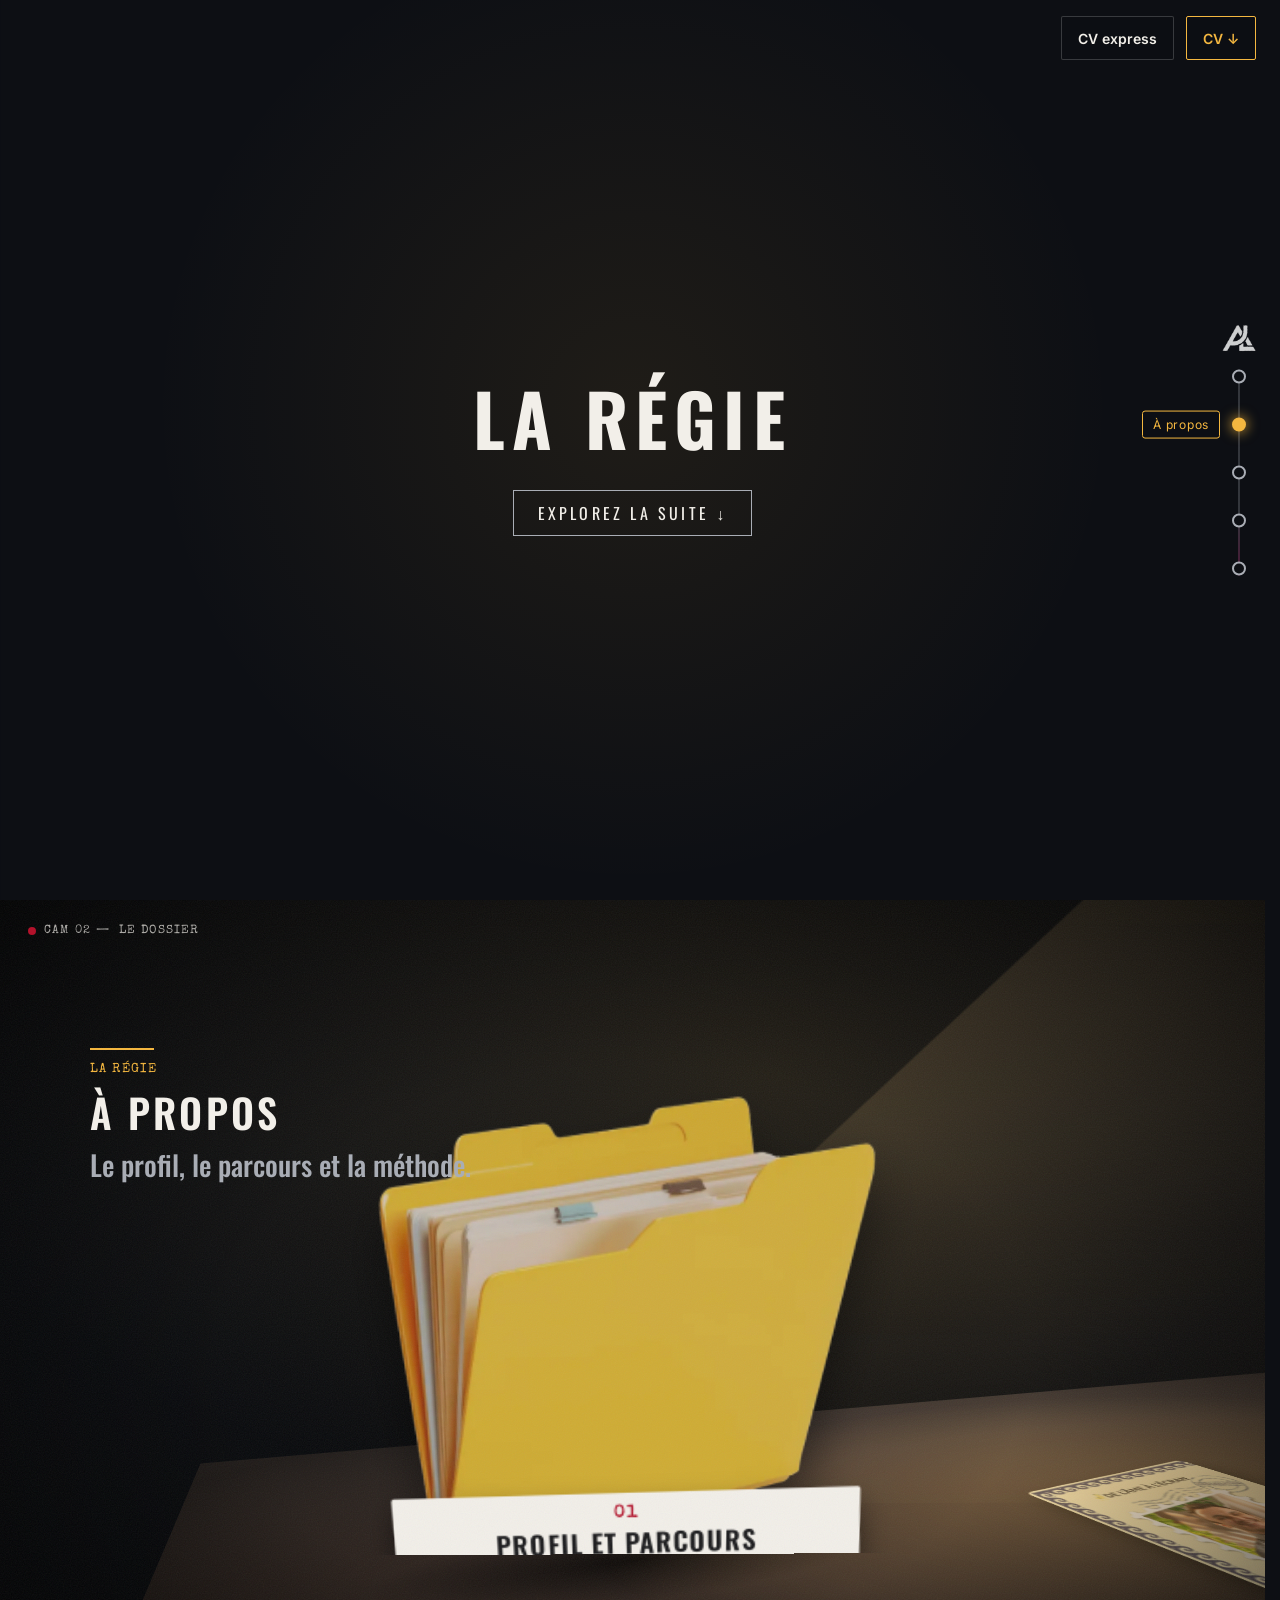
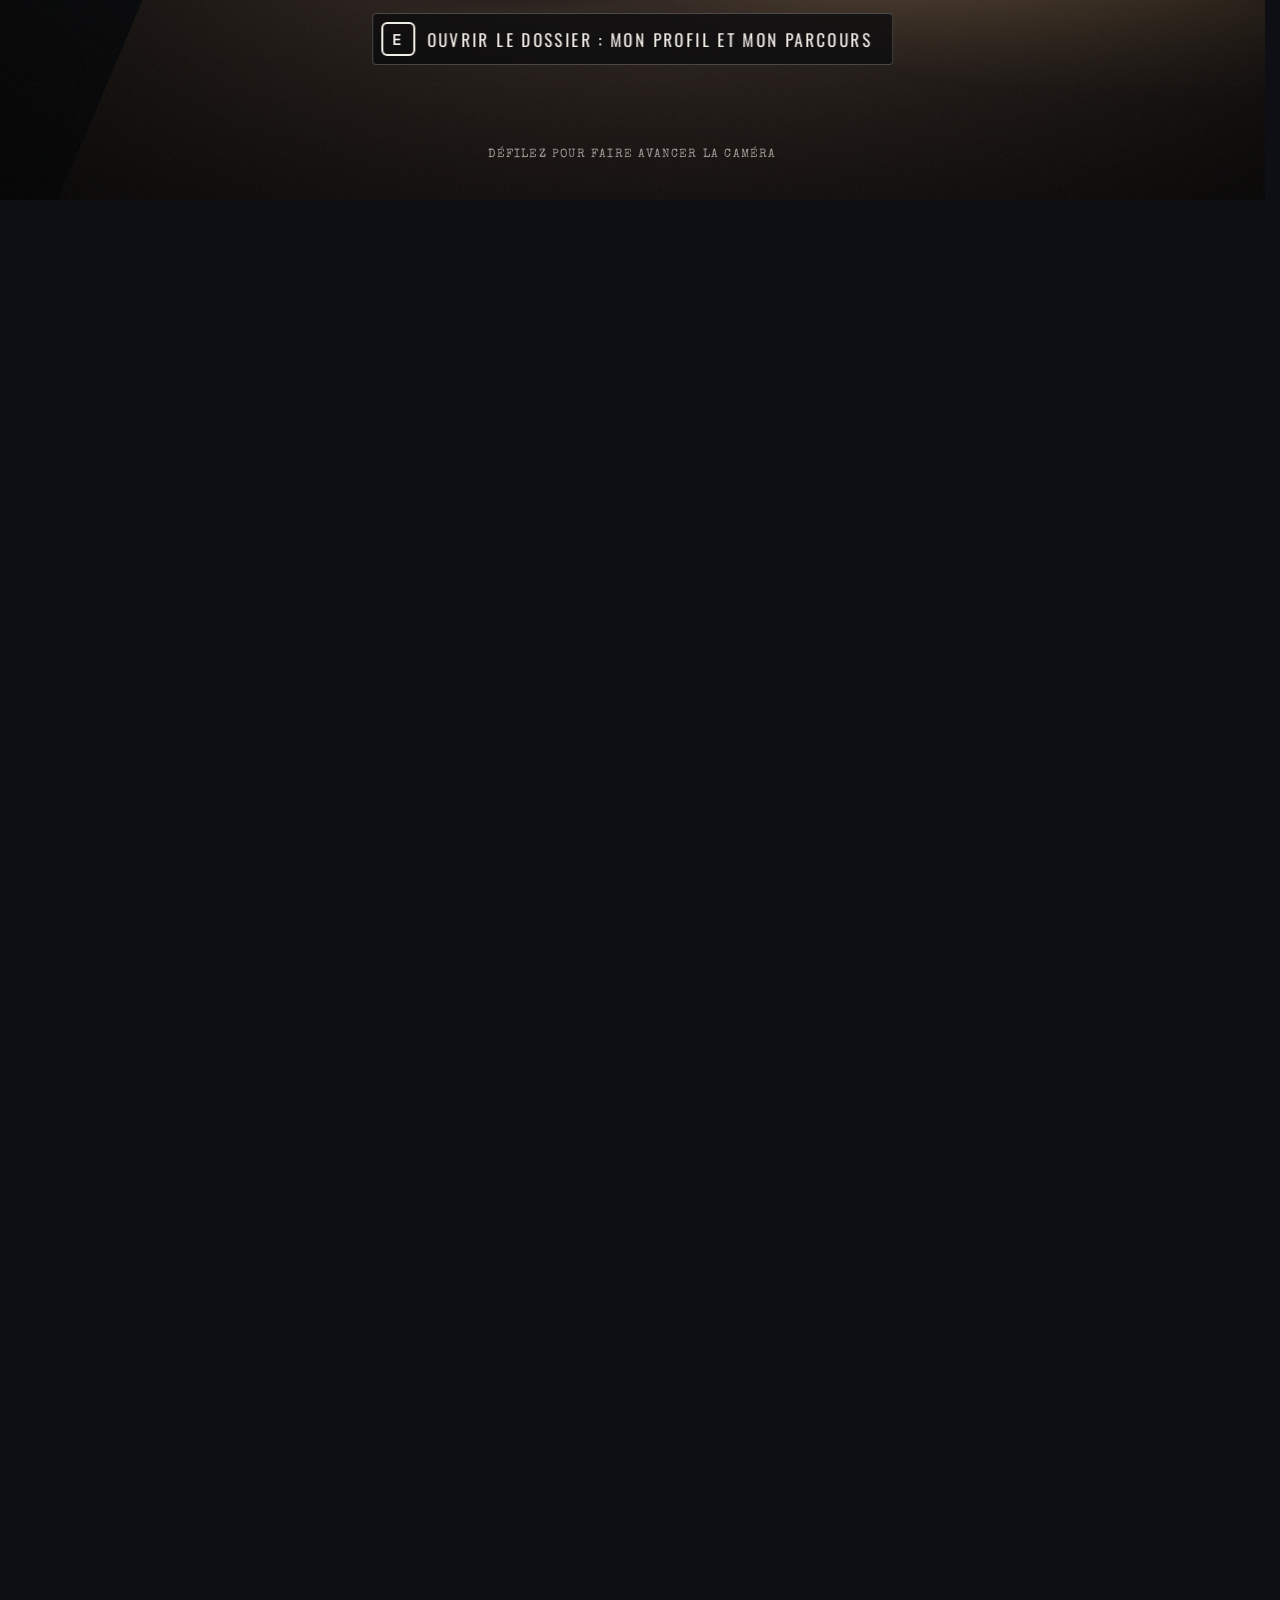
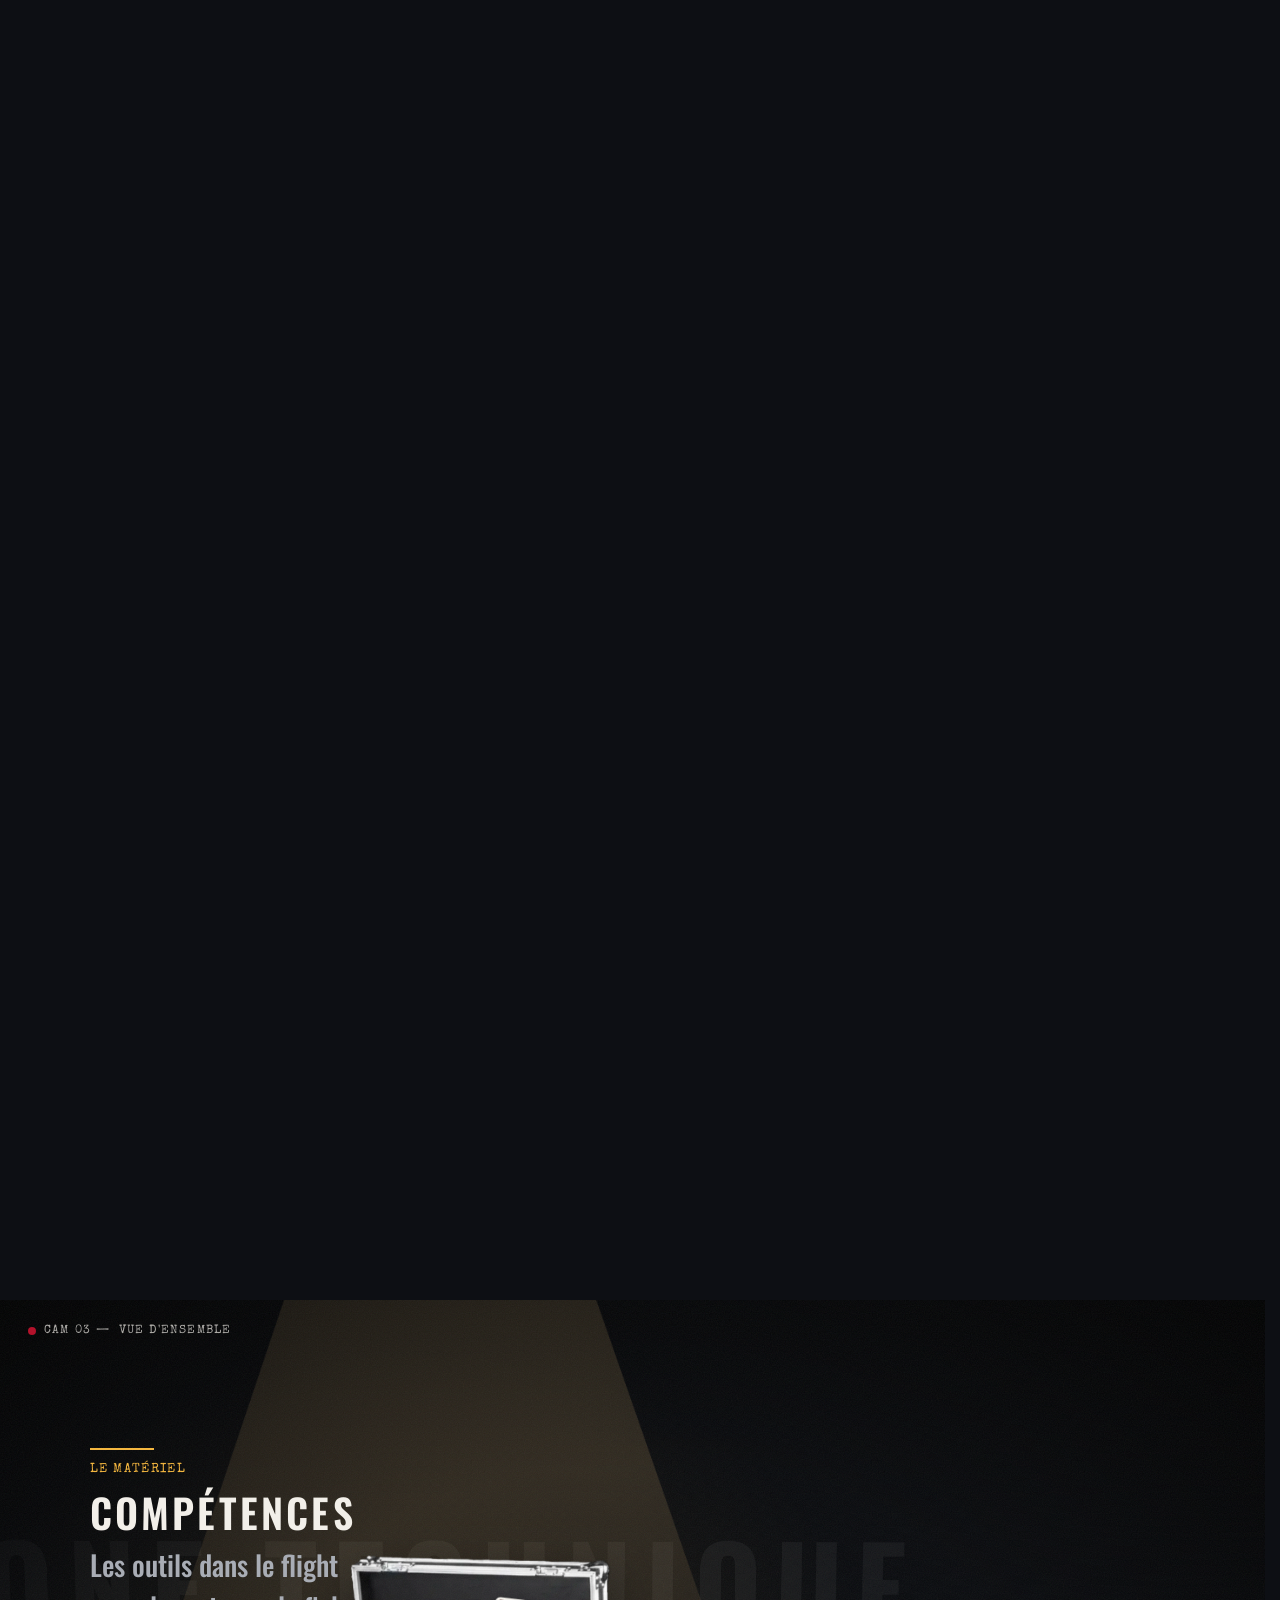
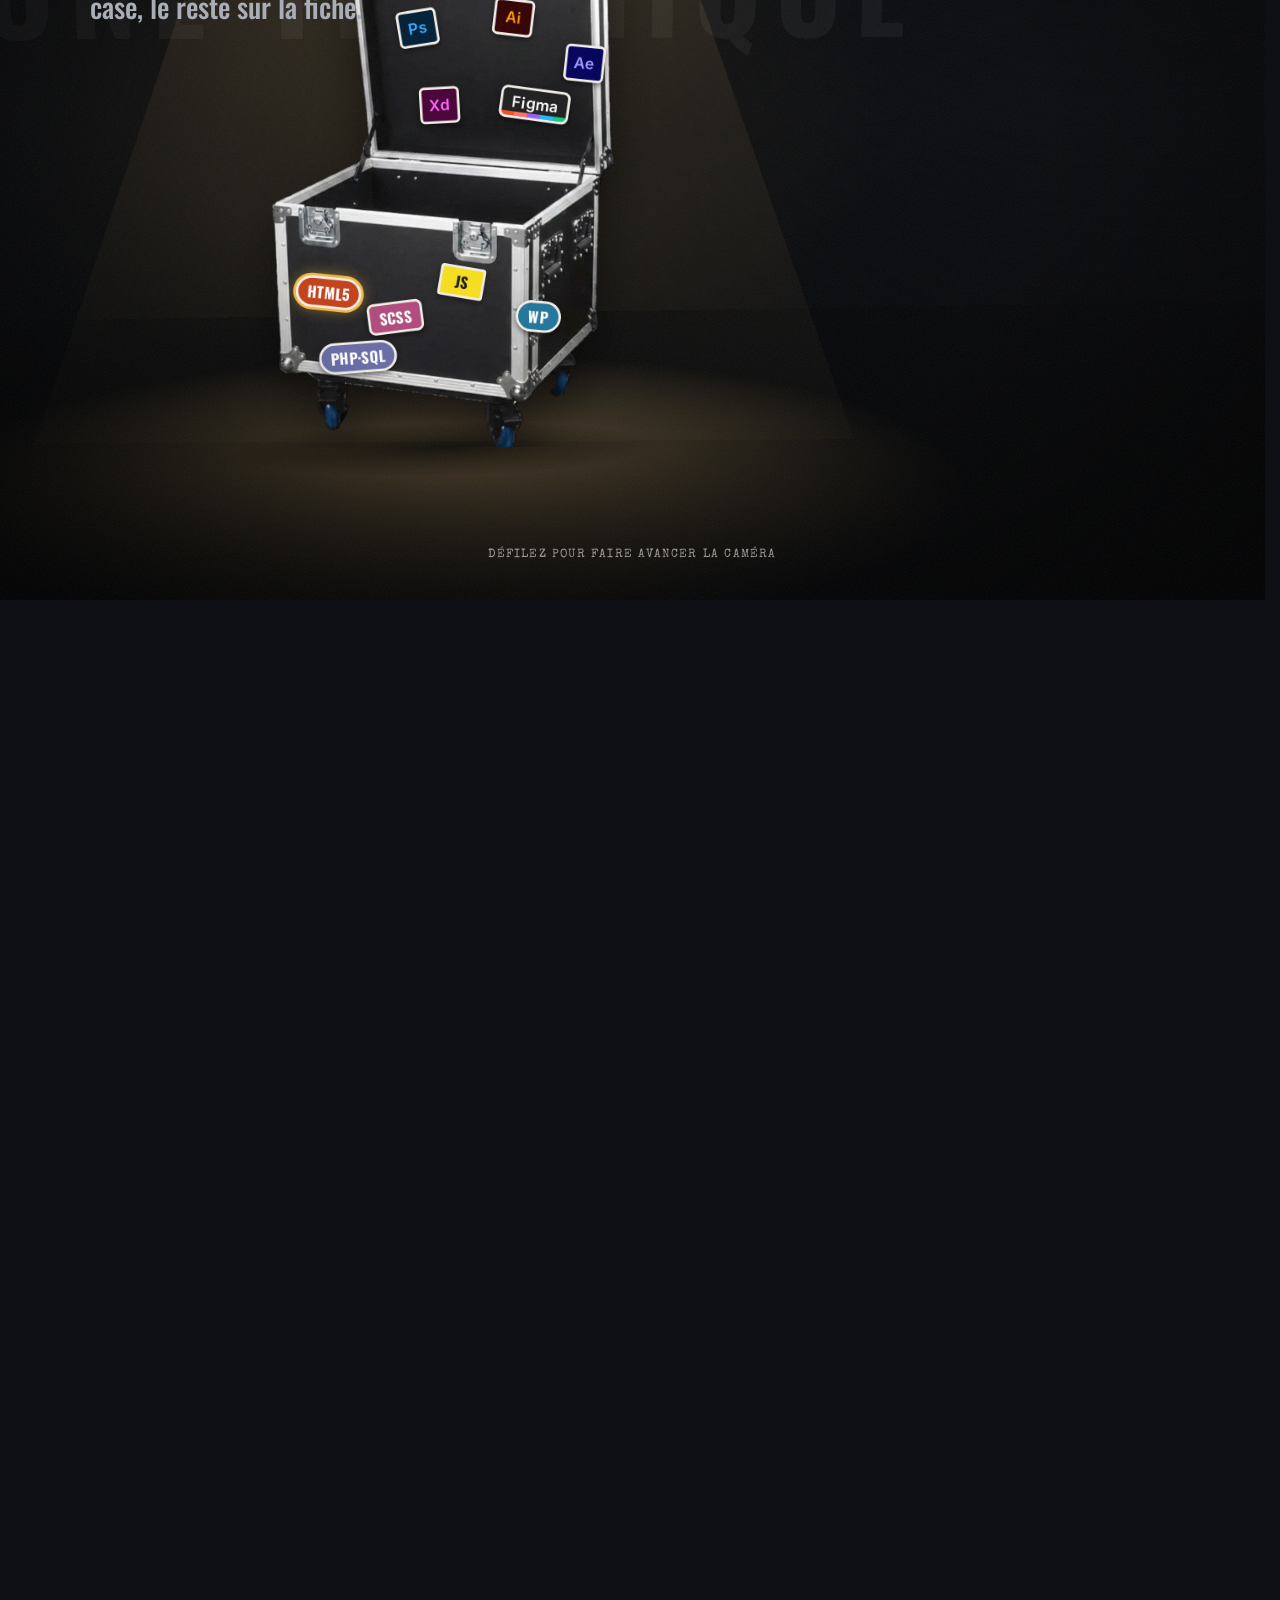
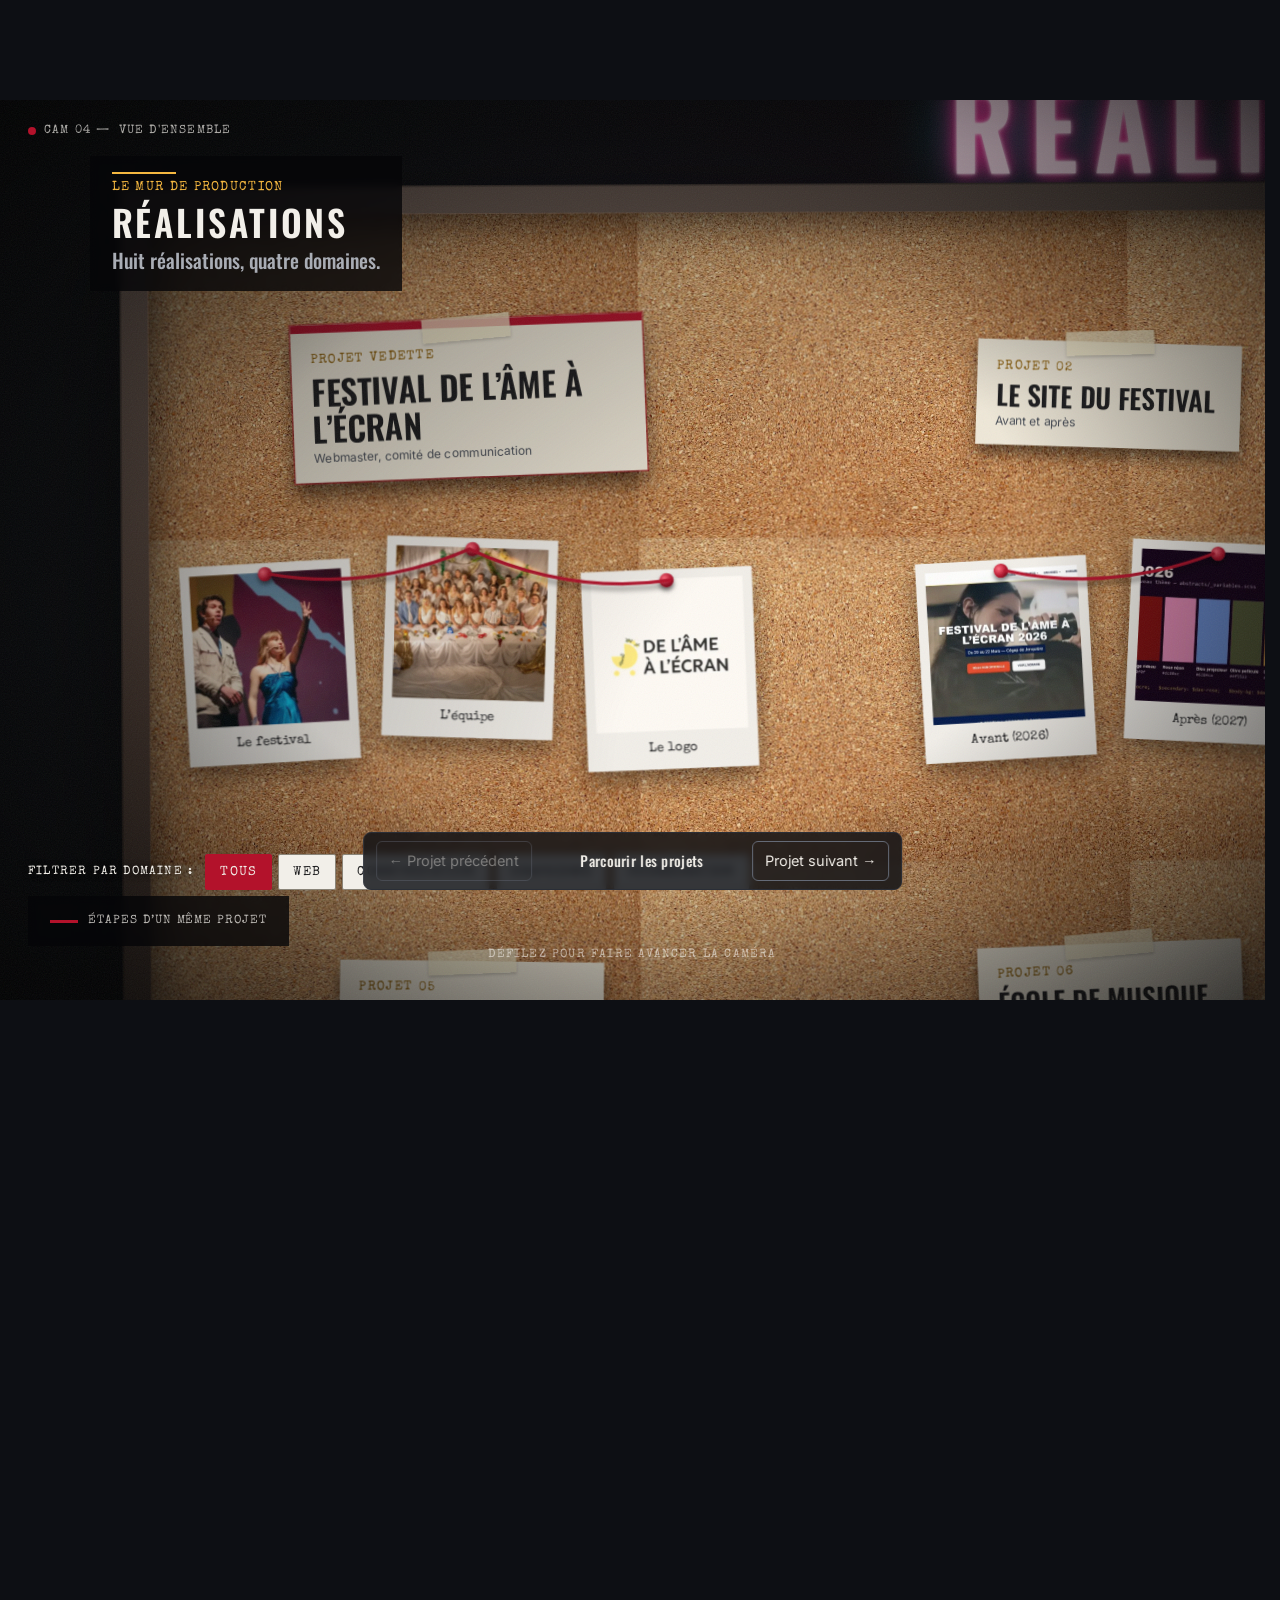
==== index.html @ cae1f541 "Merge pull request #23 from AlexisLabine/camera-ux Caméra : moins sensible, animations activables, p" ====
<!DOCTYPE html>
<html lang="fr-CA">
<head>
<meta charset="UTF-8">
<meta name="viewport" content="width=device-width, initial-scale=1.0, viewport-fit=cover">
<title>Alexis Labine — Intégrateur multimédia · Communication numérique</title>
<meta name="description" content="Intégrateur multimédia · Communication numérique. Je fais le pont entre l’idée, l’équipe et l’écran. Réalisations en web, communication, graphisme et coordination.">
<meta name="theme-color" content="#161920">
<link rel="icon" href="favicon.ico" sizes="32x32">
<link rel="icon" type="image/png" href="assets/img/logo/favicon-32.png">
<link rel="apple-touch-icon" href="assets/img/logo/apple-touch-icon.png">
<link rel="canonical" href="https://portfolio.alexis-labine.techniquesmedia.com/">
<meta property="og:url" content="https://portfolio.alexis-labine.techniquesmedia.com/">
<meta property="og:type" content="website">
<meta property="og:locale" content="fr_CA">
<meta property="og:site_name" content="Alexis Labine">
<meta property="og:title" content="Alexis Labine — Intégrateur multimédia · Communication numérique">
<meta property="og:description" content="Intégrateur multimédia · Communication numérique. Je fais le pont entre l’idée, l’équipe et l’écran. Réalisations en web, communication, graphisme et coordination.">
<meta property="og:image" content="https://portfolio.alexis-labine.techniquesmedia.com/assets/img/partage.png">
<meta property="og:image:width" content="1200">
<meta property="og:image:height" content="630">
<meta property="og:image:alt" content="Alexis Labine, intégrateur multimédia · communication numérique">
<meta name="twitter:card" content="summary_large_image">
<meta name="twitter:title" content="Alexis Labine — Intégrateur multimédia · Communication numérique">
<meta name="twitter:description" content="Intégrateur multimédia · Communication numérique. Je fais le pont entre l’idée, l’équipe et l’écran. Réalisations en web, communication, graphisme et coordination.">
<meta name="twitter:image" content="https://portfolio.alexis-labine.techniquesmedia.com/assets/img/partage.png">

<!-- Polices (charte, section 3), hébergées dans assets/fonts/ et déclarées dans
     assets/scss/base/_polices.scss : Oswald = titres, Inter = texte courant,
     Special Elite = signature (étiquettes, légendes). On précharge les deux premières. -->
<link rel="preload" href="assets/fonts/oswald-latin-wght.woff2" as="font" type="font/woff2" crossorigin>
<link rel="preload" href="assets/fonts/inter-latin-wght.woff2" as="font" type="font/woff2" crossorigin>

<!-- style.css est COMPILÉ à partir de assets/scss/style.scss (ne pas modifier à la main) -->
<link rel="stylesheet" href="assets/css/style.css">

<!-- GSAP 3.12.5 + ScrollTrigger, hébergés dans assets/js/vendor/ -->
<script src="assets/js/vendor/gsap.min.js"></script>
<script src="assets/js/vendor/ScrollTrigger.min.js"></script>

<!-- MODE TACTILE (téléphone, iPad) : pas de caméras 3D. Les scènes deviennent
     des sections qu'on fait défiler, et on touche les objets pour les lire.
     Décidé ici, avant l'affichage, pour que le CSS s'applique tout de suite.
     (L'iPad se présente comme un Mac : on le reconnaît à son écran tactile.) -->
<script>
  const MODE_TACTILE =
    window.matchMedia("(pointer: coarse), (max-width: 768px)").matches ||
    (navigator.maxTouchPoints > 1 && /Macintosh|iPad/.test(navigator.userAgent));
  if (MODE_TACTILE) document.documentElement.classList.add("mode-tactile");

  // « Moins d'animations » (réglage du système) : on le respecte, sauf si la
  // personne a choisi « Activer les animations » sur ce site (bandeau).
  (function () {
    let choix = null;
    try { choix = localStorage.getItem("portfolio:animations"); } catch (e) {}
    if (window.matchMedia("(prefers-reduced-motion: reduce)").matches && choix !== "oui") {
      document.documentElement.classList.add("mouvement-reduit");
    }
  })();
</script>
</head>

<body>

<a class="lien-evitement" href="#a-propos">Passer l'entrée et aller au contenu</a>

<!-- Bandeau affiché seulement si le système demande « moins d'animations » :
     le site est une visite en caméra 3D, qui ne marche qu'avec les animations.
     Le choix est mémorisé (animations.js). -->
<aside class="avis-animations" id="avis-animations" aria-label="Animations" hidden>
  <p class="avis-animations__texte">
    Votre appareil demande de réduire les animations. Ce portfolio est une visite
    en caméra 3D : pour la vivre, activez-les ici. Sinon, la version calme reste complète.
  </p>
  <div class="avis-animations__actions">
    <button type="button" class="avis-animations__bouton avis-animations__bouton--principal" data-animations="oui">Activer les animations</button>
    <button type="button" class="avis-animations__bouton" data-animations="non">Garder la version calme</button>
  </div>
</aside>

<!-- ============================================================
     BARRE CV + NAVIGATION (toujours visibles, sur toutes les scènes)
     Ordinateur : « CV express » et « CV ↓ » en haut à droite, ligne du
     temps verticale à droite. Mode tactile : une barre collante en haut
     (logo, CV express, CV, puis les 5 libellés). Voir composants/_barre-cv.scss.
     ============================================================ -->
<header class="barre-cv">
  <a class="barre-cv__logo" href="#accueil">
    <img src="assets/img/logo/logo-ligne-du-temps.png" alt="Alexis Labine, retour à l'accueil">
  </a>
  <div class="barre-cv__actions">
    <a class="barre-cv__lien" href="cv-express.html">CV express</a>
    <a class="barre-cv__bouton" href="assets/Alexis_Labine_CV.pdf" download>CV&nbsp;↓</a>
  </div>

  <nav id="chronologie" class="chronologie" aria-label="Navigation par scène">
    <img class="chronologie__logo" src="assets/img/logo/logo-ligne-du-temps.png" alt="">
    <ol class="chronologie__liste">
      <li>
        <a class="chronologie__point" href="#accueil">
          <span class="chronologie__label">Accueil</span>
        </a>
      </li>
      <li>
        <a class="chronologie__point" href="#a-propos">
          <span class="chronologie__label">À propos</span>
        </a>
      </li>
      <li>
        <a class="chronologie__point" href="#competences">
          <span class="chronologie__label">Compétences</span>
        </a>
      </li>
      <li>
        <a class="chronologie__point chronologie__point--transition" href="#realisations">
          <span class="chronologie__label">Réalisations</span>
        </a>
      </li>
      <li>
        <a class="chronologie__point chronologie__point--festival" href="#contact">
          <span class="chronologie__label">Contact</span>
        </a>
      </li>
    </ol>
  </nav>
</header>

<main>

  <!-- ============================================================
       L'ENTRÉE DES ARTISTES — Accueil : portes, brume et bouton « Entrer »
       ============================================================ -->
  <section id="accueil" class="accueil">
    <!-- Ce qu'on découvre derrière les portes une fois ouvertes -->
    <div id="accueil-revelation" class="accueil__revelation">
      <p class="accueil__revelation-titre">La régie</p>
      <a class="accueil__descendre" href="#a-propos">Explorez la suite <span aria-hidden="true">↓</span></a>
    </div>

    <picture><source media="(max-width: 768px)" srcset="assets/img/portes/porte-de-gauche-petite.webp"><img id="porte-gauche" class="porte" src="assets/img/portes/porte-de-gauche.webp" width="800" height="891" alt="" fetchpriority="high"></picture>
    <picture><source media="(max-width: 768px)" srcset="assets/img/portes/porte-droite-petite.webp"><img id="porte-droite" class="porte" src="assets/img/portes/porte-droite.webp" width="800" height="891" alt="" fetchpriority="high"></picture>

    <canvas id="brume" width="410" height="945"></canvas>

    <!-- La plaque : le nom, le titre et l'accroche, lisibles dès la porte.
         Elle disparaît quand les portes s'ouvrent (portes.js). -->
    <div id="plaque" class="plaque">
      <p class="plaque__ruban">Entrée des artistes</p>
      <h1 class="plaque__nom">Alexis Labine</h1>
      <p class="plaque__titre">Intégrateur multimédia · Communication numérique</p>
      <span class="plaque__trait" aria-hidden="true"></span>
      <p class="plaque__accroche">Je fais le pont entre l’idée, l’équipe et l’écran.</p>
      <div class="plaque__actions">
        <button id="bouton-entree" class="plaque__bouton plaque__bouton--principal" type="button">Entrer</button>
        <a class="plaque__bouton plaque__bouton--secondaire" href="cv-express.html">Voir le CV express</a>
      </div>
      <a class="plaque__courriel" href="mailto:labinealexis@gmail.com">labinealexis@gmail.com</a>
    </div>

    <!-- La consigne repose sur une bande sombre, jamais sur la brume seule (02) -->
    <p class="accueil__consigne">Entrez ou défilez : les portes s’ouvrent</p>
  </section>


  <!-- ============================================================
       LA RÉGIE — À propos
       Une vraie scène 3D filmée par une caméra (assets/js/camera.js).
       Le scroll déplace la caméra de plan en plan ; un clic sur
       un objet déclenche un gros plan puis ouvre la pièce.

       Tout ce qui est dans .camera est placé dans le monde avec
       --x (gauche/droite), --y (haut/bas), --z (profondeur), en px.
       Le point 0,0,0 est le centre du bureau ; le dessus du bureau
       est à --y: 150px.
       ============================================================ -->
  <section id="a-propos" class="scene scene--salle" aria-labelledby="titre-salle">

    <!-- LE MONDE 3D -->
    <div class="scene__echelle">
      <div class="camera">
        <div class="decor decor--mur" style="--y: -350px; --z: -800px;"></div>
        <div class="decor decor--sol sol" style="--y: 570px; --z: -375px;"></div>

        <!-- Le bureau : un plateau à plat, une façade et deux côtés -->
        <div class="bureau__plateau sol" style="--y: 150px;">
          <!-- Ombres de contact : les objets "touchent" vraiment le bois -->
          <span class="ombre-contact" style="--px: 280px; --py: 280px; --largeur: 320px;"></span>
          <span class="ombre-contact" style="--px: 1100px; --py: 295px; --largeur: 280px;"></span>

          <!-- Objet 02 : la vraie cocarde du Festival de l'Âme à l'Écran, posée à plat -->
          <button class="objet objet--cocarde" type="button" data-objet="cocarde">
            <img class="cocarde" src="assets/img/regie/cocarde.webp" alt="">
            <span class="objet__legende"><span class="objet__numero" aria-hidden="true">02</span>Intérêts et langues</span>
          </button>
        </div>
        <div class="bureau__facade" style="--y: 150px; --z: 310px;"></div>
        <div class="bureau__cote" style="--x: -700px; --y: 150px;"></div>
        <div class="bureau__cote" style="--x: 700px; --y: 150px;"></div>

        <!-- La lampe et son faisceau -->
        <div class="lampe billboard" style="--y: -330px;" aria-hidden="true">
          <span class="lampe__fil"></span>
          <span class="lampe__abat-jour"></span>
          <span class="lampe__ampoule"></span>
        </div>
        <div class="faisceau billboard" style="--y: 150px; --z: -10px;" aria-hidden="true"></div>

        <!-- Objet 01 : la pochette (profil et parcours) -->
        <button class="objet objet--pochette billboard" type="button" data-objet="profil" style="--x: -420px; --y: 162px; --z: -40px;">
          <img src="assets/img/regie/pochette.webp" alt="">
          <span class="objet__legende"><span class="objet__numero" aria-hidden="true">01</span>Profil et parcours</span>
        </button>

        <!-- Le téléphone rouge : ligne directe vers le contact (la scène finale) -->
        <a class="objet objet--telephone billboard" href="#contact" data-objet="telephone" style="--x: 400px; --y: 160px; --z: -20px;">
          <img src="assets/img/regie/telephone-rouge.webp" alt="">
          <span class="objet__legende"><span class="objet__numero" aria-hidden="true">03</span>Contact</span>
        </a>
      </div>
    </div>

    <!-- POST-TRAITEMENT (comme dans un jeu) : obscurité, vignettage, grain -->
    <div class="scene__obscurite" aria-hidden="true"></div>
    <div class="scene__vignette" aria-hidden="true"></div>
    <div class="scene__grain" aria-hidden="true"></div>

    <!-- HUD : l'interface par-dessus l'image -->
    <div class="hud">
      <p class="hud__camera" aria-hidden="true"><span class="hud__point"></span>Cam 02 — <span data-nom-plan></span></p>

      <header class="hud__chapitre">
        <p class="mention">La régie</p>
        <h2 id="titre-salle" class="titre-bloc">À propos</h2>
        <h2 class="sous-titre">Le profil, le parcours et la méthode.</h2>
      </header>

      <p class="hud__defiler" aria-hidden="true">Défilez pour faire avancer la caméra</p>
      <p class="hud__consigne">Touchez un objet du bureau pour l'ouvrir</p>

      <button class="hud__invite" type="button" hidden>
        <kbd>E</kbd><span data-texte-invite></span>
      </button>
    </div>
  </section>


  <!-- ============================================================
       LE MATÉRIEL — Compétences : l'entrepôt technique
       Même moteur de caméra. Le flight case est posé au sol sous un
       projecteur ; chaque autocollant remplit la fiche technique.
       Le sol est à --y: 320px.
       ============================================================ -->
  <section id="competences" class="scene scene--competences" aria-labelledby="titre-competences">

    <!-- LE MONDE 3D -->
    <div class="scene__echelle">
      <div class="camera">
        <div class="decor decor--mur decor--entrepot" style="--y: -300px; --z: -700px;" aria-hidden="true">
          <span class="pochoir">Zone technique</span>
        </div>
        <div class="decor decor--sol sol" style="--y: 320px; --z: -300px;">
          <span class="flaque-lumiere"></span>
          <span class="ombre-contact" style="--px: 2500px; --py: 1200px; --largeur: 520px;"></span>
        </div>

        <div class="projecteur billboard" style="--y: 320px; --z: -20px;" aria-hidden="true"></div>

        <div class="flight-case billboard" style="--y: 330px;">
          <img class="flight-case__image" src="assets/img/regie/flight-case.webp" alt="Flight case ouvert couvert d'autocollants">

          <!-- --x / --y = position sur l'image (en %), --rotation = angle de l'autocollant -->
          <!-- Couvercle : la suite Adobe -->
          <button class="autocollant autocollant--ps" type="button" style="--x: 43%; --y: 15%; --rotation: -9deg;"
            data-categorie="Design"
            data-titre="Photoshop"
            data-description="Utilisé dans : Festival de l’Âme à l’Écran, Game Jam, Timeline : Zero, pièces courtes et mandat de l’École de musique du Bas-Saguenay.">Ps</button>

          <button class="autocollant autocollant--ai" type="button" style="--x: 70%; --y: 13%; --rotation: 7deg;"
            data-categorie="Design"
            data-titre="Illustrator"
            data-description="Utilisé dans : Festival de l’Âme à l’Écran, Game Jam, Timeline : Zero, pièces courtes et mandat de l’École de musique du Bas-Saguenay.">Ai</button>

          <button class="autocollant autocollant--xd" type="button" style="--x: 49%; --y: 30%; --rotation: -3deg;"
            data-categorie="Design"
            data-titre="Adobe XD"
            data-description="Fait partie de ma liste d’outils de design, ci-dessous.">Xd</button>

          <button class="autocollant autocollant--ae" type="button" style="--x: 90%; --y: 22%; --rotation: 6deg;"
            data-categorie="Design"
            data-titre="After Effects"
            data-description="Utilisé dans : Game Jam (mapping vidéo), pièces courtes (Phoenix) et mandat de l’École de musique du Bas-Saguenay.">Ae</button>

          <!-- Figma : maquettes et prototypes -->
          <button class="autocollant autocollant--figma" type="button" style="--x: 76%; --y: 30%; --rotation: 8deg;"
            data-categorie="Design"
            data-titre="Figma"
            data-description="Utilisé dans : TonTour (système de composants, 11 écrans, prototype) et le mandat de l’École de musique du Bas-Saguenay.">Figma</button>

          <!-- Façade : le développement web -->
          <button class="autocollant autocollant--html" type="button" style="--x: 17%; --y: 67%; --rotation: 6deg;"
            data-categorie="Web"
            data-titre="HTML5"
            data-description="Fait partie de ma liste d’outils web, ci-dessous : c’est la base de chaque page.">HTML5</button>

          <button class="autocollant autocollant--scss" type="button" style="--x: 36%; --y: 72%; --rotation: -7deg;"
            data-categorie="Web"
            data-titre="CSS / SCSS"
            data-description="Utilisé dans : le site du festival (Bootstrap 5 en SCSS, architecture en couches) et Rentrée Magique 101.">SCSS</button>

          <button class="autocollant autocollant--js" type="button" style="--x: 55%; --y: 65%; --rotation: 10deg;"
            data-categorie="Web"
            data-titre="JavaScript &amp; GSAP"
            data-description="Utilisé dans : le site du festival, ainsi que dans ce site : la brume de l’entrée et cette caméra.">JS</button>

          <button class="autocollant autocollant--php" type="button" style="--x: 25%; --y: 80%; --rotation: -4deg;"
            data-categorie="Web"
            data-titre="PHP &amp; MySQL"
            data-description="Utilisé dans : le site du festival, édition 2027 (requêtes préparées, back-office sécurisé).">PHP·SQL</button>

          <button class="autocollant autocollant--wp" type="button" style="--x: 77%; --y: 72%; --rotation: 5deg;"
            data-categorie="Web"
            data-titre="WordPress"
            data-description="Utilisé dans : Rentrée Magique 101 (thème Frost retravaillé en CSS).">WP</button>
        </div>
      </div>
    </div>

    <!-- POST-TRAITEMENT -->
    <div class="scene__obscurite" aria-hidden="true"></div>
    <div class="scene__vignette" aria-hidden="true"></div>
    <div class="scene__grain" aria-hidden="true"></div>

    <!-- HUD -->
    <div class="hud">
      <p class="hud__camera" aria-hidden="true"><span class="hud__point"></span>Cam 03 — <span data-nom-plan></span></p>

      <header class="hud__chapitre">
        <p class="mention">Le matériel</p>
        <h2 id="titre-competences" class="titre-bloc">Compétences</h2>
        <h2 class="sous-titre">Les outils dans le flight case, le reste sur la fiche.</h2>
      </header>

      <p class="hud__defiler" aria-hidden="true">Défilez pour faire avancer la caméra</p>
      <p class="hud__consigne">Touchez un autocollant : la fiche technique se remplit</p>

      <!-- Fiche technique : son contenu est remplacé par assets/js/scenes/materiel.js -->
      <article class="fiche hud__fiche">
        <div class="fiche__selection" aria-live="polite">
          <p class="fiche__categorie" id="fiche-categorie">Fiche technique</p>
          <h3 class="fiche__titre" id="fiche-titre">Aucun autocollant sélectionné</h3>
          <p class="fiche__description" id="fiche-description">Survolez ou sélectionnez un autocollant sur le flight case.</p>
        </div>

        <dl class="fiche__outils">
          <div><dt>Design</dt><dd>Photoshop · Illustrator · XD · Figma · After Effects</dd></div>
          <div><dt>Web</dt><dd>HTML5 · CSS/SCSS · JavaScript (GSAP) · PHP/MySQL · WordPress · Bootstrap</dd></div>
          <div><dt>3D et temps réel</dt><dd>Unreal Engine · Unity</dd></div>
        </dl>

        <h3 class="fiche__sous-titre">Compétences humaines</h3>
        <ul class="fiche__liste">
          <li>Coordination de projets et d’événements</li>
          <li>Travail d’équipe</li>
          <li>Organisation et planification</li>
          <li>Autonomie et sens des responsabilités</li>
          <li>Adaptation rapide</li>
        </ul>

        <p class="fiche__langues"><strong>Langues</strong> : français (langue maternelle) · anglais (langue seconde)</p>
      </article>
    </div>
  </section>


  <!-- ============================================================
       LE MUR DE PRODUCTION — Réalisations
       Même moteur de caméra. Un panneau de liège de 3200 × 1600 px :
       chaque polaroïd y est placé avec --bx / --by (position sur le
       liège, depuis le coin en haut à gauche) et --rotation.
       Les fils entre les polaroïds sont tracés par assets/js/scenes/mur.js.
       Le contenu des projets (textes, images, vidéos) est aussi dans
       assets/js/scenes/mur.js (objet PROJETS).
       ============================================================ -->
  <section id="realisations" class="scene scene--mur" aria-labelledby="titre-mur">

    <!-- LE MONDE 3D -->
    <div class="scene__echelle">
      <div class="camera">
        <div class="decor decor--mur decor--mur-production" style="--y: -50px; --z: -220px;" aria-hidden="true"></div>

        <!-- Le néon : premier signe de la scène qui approche -->
        <p class="neon" style="--y: -1010px; --z: -120px;" aria-hidden="true">Réalisations</p>

        <div class="panneau" style="--y: -50px;">
          <div class="panneau__liege">

            <!-- ===== PROJET VEDETTE — FESTIVAL DE L’ÂME À L’ÉCRAN ===== -->
            <div class="note note--vedette" data-portes="coordination communication" style="--bx: 400px; --by: 230px; --rotation: -2deg;">
              <span class="note__numero">Projet vedette</span>
              <span class="note__titre">Festival de l’Âme à l’Écran</span>
              <span class="note__texte">Webmaster, comité de communication</span>
            </div>
            <a class="polaroid" id="p-dae-evenement" href="projets/festival-de-lame-a-lecran.html" data-projet="festival-de-lame-a-lecran" data-portes="coordination communication" style="--bx: 150px; --by: 560px; --rotation: -3deg;" aria-label="Festival de l’Âme à l’Écran : Le festival">
              <img loading="lazy" src="assets/img/projets/vignettes-mur/dae-evenement.webp" width="190" height="190" alt=""><span class="polaroid__legende">Le festival</span>
            </a>
            <a class="polaroid" id="p-dae-equipe" href="projets/festival-de-lame-a-lecran.html" data-projet="festival-de-lame-a-lecran" data-portes="coordination communication" style="--bx: 400px; --by: 530px; --rotation: 2deg;" aria-label="Festival de l’Âme à l’Écran : L’équipe">
              <img loading="lazy" src="assets/img/projets/vignettes-mur/dae-equipe.webp" width="190" height="190" alt=""><span class="polaroid__legende">L’équipe</span>
            </a>
            <a class="polaroid" id="p-dae-logo" href="projets/festival-de-lame-a-lecran.html" data-projet="festival-de-lame-a-lecran" data-portes="coordination communication" style="--bx: 650px; --by: 570px; --rotation: -2deg;" aria-label="Festival de l’Âme à l’Écran : Le logo">
              <img loading="lazy" src="assets/img/projets/vignettes-mur/dae-logo.webp" width="190" height="190" alt=""><span class="polaroid__legende">Le logo</span>
            </a>

            <!-- ===== PROJET 02 — LE SITE DU FESTIVAL ===== -->
            <div class="note" data-portes="web" style="--bx: 1200px; --by: 230px; --rotation: 2deg;">
              <span class="note__numero">Projet 02</span>
              <span class="note__titre">Le site du festival</span>
              <span class="note__texte">Avant et après</span>
            </div>
            <a class="polaroid" id="p-site-avant" href="projets/site-du-festival.html" data-projet="site-du-festival" data-portes="web" style="--bx: 1070px; --by: 560px; --rotation: -3deg;" aria-label="Le site du festival : Avant (2026)">
              <img loading="lazy" src="assets/img/projets/vignettes-mur/site-avant.webp" width="190" height="190" alt=""><span class="polaroid__legende">Avant (2026)</span>
            </a>
            <a class="polaroid" id="p-site-apres" href="projets/site-du-festival.html" data-projet="site-du-festival" data-portes="web" style="--bx: 1330px; --by: 540px; --rotation: 3deg;" aria-label="Le site du festival : Après (2027)">
              <img loading="lazy" src="assets/img/projets/vignettes-mur/site-apres.webp" width="190" height="190" alt=""><span class="polaroid__legende">Après (2027)</span>
            </a>

            <!-- ===== PROJET 03 — RENTRÉE MAGIQUE 101 ===== -->
            <div class="note" data-portes="web" style="--bx: 2000px; --by: 230px; --rotation: -1deg;">
              <span class="note__numero">Projet 03</span>
              <span class="note__titre">Rentrée Magique 101</span>
              <span class="note__texte">Site WordPress</span>
            </div>
            <a class="polaroid" id="p-rm-site" href="projets/rentree-magique-101.html" data-projet="rentree-magique-101" data-portes="web" style="--bx: 1870px; --by: 560px; --rotation: 3deg;" aria-label="Rentrée Magique 101 : Le site">
              <img loading="lazy" src="assets/img/projets/vignettes-mur/rm-site.webp" width="190" height="190" alt=""><span class="polaroid__legende">Le site</span>
            </a>
            <a class="polaroid" id="p-rm-moodboard" href="projets/rentree-magique-101.html" data-projet="rentree-magique-101" data-portes="web" style="--bx: 2130px; --by: 540px; --rotation: -3deg;" aria-label="Rentrée Magique 101 : Moodboard">
              <img loading="lazy" src="assets/img/projets/vignettes-mur/rm-moodboard.webp" width="190" height="190" alt=""><span class="polaroid__legende">Moodboard</span>
            </a>

            <!-- ===== PROJET 04 — TONTOUR ===== -->
            <div class="note" data-portes="web" style="--bx: 2800px; --by: 230px; --rotation: 2deg;">
              <span class="note__numero">Projet 04</span>
              <span class="note__titre">TonTour</span>
              <span class="note__texte">App mobile (UI/UX)</span>
            </div>
            <a class="polaroid" id="p-tt-accueil" href="projets/tontour.html" data-projet="tontour" data-portes="web" style="--bx: 2670px; --by: 560px; --rotation: -3deg;" aria-label="TonTour : L’accueil">
              <img loading="lazy" src="assets/img/projets/vignettes-mur/tt-accueil.webp" width="190" height="190" alt=""><span class="polaroid__legende">L’accueil</span>
            </a>
            <a class="polaroid" id="p-tt-sombre" href="projets/tontour.html" data-projet="tontour" data-portes="web" style="--bx: 2930px; --by: 540px; --rotation: 3deg;" aria-label="TonTour : Mode sombre">
              <img loading="lazy" src="assets/img/projets/vignettes-mur/tt-sombre.webp" width="190" height="190" alt=""><span class="polaroid__legende">Mode sombre</span>
            </a>

            <!-- ===== PROJET 05 — GAME JAM ===== -->
            <div class="note" data-portes="graphisme communication" style="--bx: 400px; --by: 1000px; --rotation: 1deg;">
              <span class="note__numero">Projet 05</span>
              <span class="note__titre">Game Jam</span>
              <span class="note__texte">Affiche et mapping vidéo</span>
            </div>
            <a class="polaroid" id="p-gj-affiche" href="projets/game-jam.html" data-projet="game-jam" data-portes="graphisme communication" style="--bx: 270px; --by: 1330px; --rotation: -3deg;" aria-label="Game Jam : L’affiche">
              <img loading="lazy" src="assets/img/projets/vignettes-mur/gj-affiche.webp" width="190" height="190" alt=""><span class="polaroid__legende">L’affiche</span>
            </a>
            <a class="polaroid" id="p-gj-mapping" href="projets/game-jam.html" data-projet="game-jam" data-portes="graphisme communication" style="--bx: 530px; --by: 1310px; --rotation: 3deg;" aria-label="Game Jam : Le mapping">
              <img loading="lazy" src="assets/img/projets/vignettes-mur/gj-mapping.webp" width="190" height="190" alt=""><span class="polaroid__legende">Le mapping</span>
            </a>

            <!-- ===== PROJET 06 — ÉCOLE DE MUSIQUE DU BAS-SAGUENAY ===== -->
            <div class="note" data-portes="coordination web graphisme communication" style="--bx: 1200px; --by: 1000px; --rotation: -2deg;">
              <span class="note__numero">Projet 06</span>
              <span class="note__titre">École de musique du Bas-Saguenay</span>
              <span class="note__texte">Mandat client en cours</span>
            </div>
            <a class="polaroid polaroid--en-cours" id="p-ecole" href="projets/ecole-de-musique-du-bas-saguenay.html" data-projet="ecole-de-musique-du-bas-saguenay" data-portes="coordination web graphisme communication" style="--bx: 1200px; --by: 1330px; --rotation: 2deg;" aria-label="Projet en cours : École de musique du Bas-Saguenay, livraison prévue fin mars 2027">
              <span class="polaroid__carte" aria-hidden="true"><strong>Projet en cours</strong><small>livraison prévue fin mars 2027</small></span><span class="polaroid__legende">Projet en cours</span>
            </a>

            <!-- ===== PROJET 07 — TIMELINE : ZERO ===== -->
            <div class="note" data-portes="graphisme" style="--bx: 2000px; --by: 1000px; --rotation: 2deg;">
              <span class="note__numero">Projet 07</span>
              <span class="note__titre">Timeline&nbsp;: Zero</span>
              <span class="note__texte">Direction artistique d’un jeu</span>
            </div>
            <a class="polaroid" id="p-tz-moodboard" href="projets/timeline-zero.html" data-projet="timeline-zero" data-portes="graphisme" style="--bx: 1750px; --by: 1340px; --rotation: -3deg;" aria-label="Timeline : Zero : Moodboard">
              <img loading="lazy" src="assets/img/projets/vignettes-mur/tz-moodboard.webp" width="190" height="190" alt=""><span class="polaroid__legende">Moodboard</span>
            </a>
            <a class="polaroid" id="p-tz-scene" href="projets/timeline-zero.html" data-projet="timeline-zero" data-portes="graphisme" style="--bx: 2000px; --by: 1300px; --rotation: 2deg;" aria-label="Timeline : Zero : La scène">
              <img loading="lazy" src="assets/img/projets/vignettes-mur/tz-scene.webp" width="190" height="190" alt=""><span class="polaroid__legende">La scène</span>
            </a>
            <a class="polaroid" id="p-tz-affiche" href="projets/timeline-zero.html" data-projet="timeline-zero" data-portes="graphisme" style="--bx: 2250px; --by: 1330px; --rotation: -2deg;" aria-label="Timeline : Zero : L’affiche">
              <img loading="lazy" src="assets/img/projets/vignettes-mur/tz-affiche.webp" width="190" height="190" alt=""><span class="polaroid__legende">L’affiche</span>
            </a>

            <!-- ===== PIÈCES COURTES — PIÈCES COURTES ===== -->
            <div class="note" data-portes="graphisme" style="--bx: 2800px; --by: 1000px; --rotation: -1deg;">
              <span class="note__numero">Pièces courtes</span>
              <span class="note__titre">Pièces courtes</span>
              <span class="note__texte">Logo animé, affiche, photomontage</span>
            </div>
            <a class="polaroid" id="p-pc-phoenix" href="projets/pieces-courtes.html" data-projet="pieces-courtes" data-portes="graphisme" style="--bx: 2550px; --by: 1340px; --rotation: 3deg;" aria-label="Pièces courtes : Phoenix">
              <img loading="lazy" src="assets/img/projets/vignettes-mur/pc-phoenix.webp" width="190" height="190" alt=""><span class="polaroid__legende">Phoenix</span>
            </a>
            <a class="polaroid" id="p-pc-nova" href="projets/pieces-courtes.html" data-projet="pieces-courtes" data-portes="graphisme" style="--bx: 2800px; --by: 1300px; --rotation: -2deg;" aria-label="Pièces courtes : NOVA">
              <img loading="lazy" src="assets/img/projets/vignettes-mur/pc-nova.webp" width="190" height="190" alt=""><span class="polaroid__legende">NOVA</span>
            </a>
            <a class="polaroid" id="p-pc-ville" href="projets/pieces-courtes.html" data-projet="pieces-courtes" data-portes="graphisme" style="--bx: 3050px; --by: 1330px; --rotation: 3deg;" aria-label="Pièces courtes : Ville néon">
              <img loading="lazy" src="assets/img/projets/vignettes-mur/pc-ville.webp" width="190" height="190" alt=""><span class="polaroid__legende">Ville néon</span>
            </a>

            <!-- Les fils (tracés par assets/js/scenes/mur.js) -->
            <svg class="fils" viewBox="0 0 3200 1600" aria-hidden="true"></svg>
          </div>
        </div>
      </div>
    </div>

    <!-- POST-TRAITEMENT -->
    <div class="scene__obscurite" aria-hidden="true"></div>
    <div class="scene__vignette" aria-hidden="true"></div>
    <div class="scene__grain" aria-hidden="true"></div>

    <!-- HUD -->
    <div class="hud">
      <p class="hud__camera" aria-hidden="true"><span class="hud__point"></span>Cam 04 — <span data-nom-plan></span></p>

      <header class="hud__chapitre">
        <p class="mention">Le mur de production</p>
        <h2 id="titre-mur" class="titre-bloc">Réalisations</h2>
        <h2 class="sous-titre">Huit réalisations, quatre domaines.</h2>
      </header>

      <p class="hud__defiler" aria-hidden="true">Défilez pour faire avancer la caméra</p>
      <p class="hud__consigne">Touchez un polaroïd pour ouvrir le projet</p>

      <!-- Légende du fil -->
      <ul class="hud__legende" aria-label="Légende du fil">
        <li class="hud__legende-item hud__legende-item--rouge">Étapes d’un même projet</li>
      </ul>

      <!-- Filtres par porte (assets/js/scenes/mur.js) : sans JavaScript, tout reste visible -->
      <div class="filtres" role="group" aria-label="Filtrer les réalisations par domaine" hidden>
        <span class="filtres__etiquette" aria-hidden="true">Filtrer par domaine :</span>
        <button class="filtres__onglet" type="button" data-filtre="tous" aria-pressed="true">Tous</button>
        <button class="filtres__onglet" type="button" data-filtre="web" aria-pressed="false">Web</button>
        <button class="filtres__onglet" type="button" data-filtre="communication" aria-pressed="false">Communication</button>
        <button class="filtres__onglet" type="button" data-filtre="graphisme" aria-pressed="false">Graphisme</button>
        <button class="filtres__onglet" type="button" data-filtre="coordination" aria-pressed="false">Coordination</button>
      </div>

      <nav class="parcours" aria-label="Parcourir les projets un par un" hidden>
        <button class="parcours__bouton" type="button" data-parcours="precedent">← Projet précédent</button>
        <p class="parcours__etat" aria-live="polite"><span data-parcours-compteur></span> <strong data-parcours-nom>Parcourir les projets</strong></p>
        <button class="parcours__bouton" type="button" data-parcours="suivant">Projet suivant →</button>
        <button class="parcours__bouton parcours__bouton--principal" type="button" data-parcours="ouvrir" hidden>Ouvrir ce projet</button>
        <button class="parcours__bouton" type="button" data-parcours="ensemble" hidden>Vue d’ensemble</button>
      </nav>

      <button class="hud__invite" type="button" hidden>
        <kbd>E</kbd><span data-texte-invite></span>
      </button>
    </div>
  </section>

  <!-- ============================================================
       LA SCÈNE — Contact
       Même moteur de caméra que les Blocs 2 à 4, mais la règle
       s'inverse : la couleur domine, le noir n'est plus que la toile
       de fond. Plan 0 = juste avant le spectacle (scène éteinte) ;
       dès le plan 1, le spectacle commence (.en-concert).
       Le sol de la foule est à --y: 400px, le dessus de la scène
       à --y: 200px, l'écran géant au fond (--z: -600px).
       La foule est dessinée par assets/js/scenes/scene-finale.js.
       ============================================================ -->
  <section id="contact" class="scene scene--festival" aria-labelledby="titre-festival">

    <!-- LE MONDE 3D -->
    <div class="scene__echelle">
      <div class="camera">
        <!-- Le ciel de nuit, très loin derrière, et le terrain de la foule -->
        <div class="decor decor--ciel" style="--y: -600px; --z: -1500px;" aria-hidden="true"></div>
        <div class="decor terrain sol" style="--y: 400px; --z: -300px;" aria-hidden="true"></div>

        <!-- La scène : le plateau et sa façade (bande LED) -->
        <div class="decor estrade sol" style="--y: 200px; --z: -150px;" aria-hidden="true"></div>
        <div class="decor estrade__facade" style="--y: 200px; --z: 300px;" aria-hidden="true"></div>

        <!-- L'écran géant : le monogramme qui s'allume, la révélation -->
        <div class="decor ecran-geant" style="--y: -250px; --z: -600px;" aria-hidden="true">
          <p class="ecran-geant__veille">Le spectacle va commencer</p>
          <div class="ecran-geant__contenu">
            <img class="ecran-geant__logo" src="assets/img/logo/logo-ligne-du-temps.png" alt="">
            <p class="ecran-geant__titre">Alexis Labine</p>
            <p class="ecran-geant__texte">Je fais le pont entre l'idée, l'équipe et l'écran.</p>
          </div>
        </div>

        <!-- Les enceintes suspendues de chaque côté de l'écran -->
        <div class="decor enceinte" style="--x: -1010px; --y: -400px; --z: -450px;" aria-hidden="true"></div>
        <div class="decor enceinte" style="--x: 1010px; --y: -400px; --z: -450px;" aria-hidden="true"></div>

        <!-- La structure (truss) et ses projecteurs : --px = position sur la barre -->
        <div class="truss" style="--y: -780px; --z: -250px;" aria-hidden="true">
          <span class="truss__lampe" style="--px: 12%; --couleur: var(--lumiere-1);"></span>
          <span class="truss__lampe" style="--px: 31%; --couleur: var(--lumiere-2);"></span>
          <span class="truss__lampe" style="--px: 50%; --couleur: var(--lumiere-3);"></span>
          <span class="truss__lampe" style="--px: 69%; --couleur: var(--accent);"></span>
          <span class="truss__lampe" style="--px: 88%; --couleur: var(--lumiere-1);"></span>
        </div>
        <div class="truss truss--pied" style="--x: -1290px; --y: -805px; --z: -250px;" aria-hidden="true"></div>
        <div class="truss truss--pied" style="--x: 1290px; --y: -805px; --z: -250px;" aria-hidden="true"></div>

        <!-- Les faisceaux, accrochés sous les projecteurs.
             --angle = inclinaison de départ, --delai = décalage du balayage -->
        <div class="rayon" style="--x: -1013px; --y: -760px; --z: -240px; --couleur: var(--lumiere-1); --angle: -24deg; --delai: 0s;" aria-hidden="true"><span class="rayon__cone"></span></div>
        <div class="rayon" style="--x: -500px; --y: -760px; --z: -240px; --couleur: var(--lumiere-2); --angle: 14deg; --delai: -1.5s;" aria-hidden="true"><span class="rayon__cone"></span></div>
        <div class="rayon" style="--x: 0px; --y: -760px; --z: -240px; --couleur: var(--lumiere-3); --angle: -8deg; --delai: -3s;" aria-hidden="true"><span class="rayon__cone"></span></div>
        <div class="rayon" style="--x: 500px; --y: -760px; --z: -240px; --couleur: var(--accent); --angle: -16deg; --delai: -4.5s;" aria-hidden="true"><span class="rayon__cone"></span></div>
        <div class="rayon" style="--x: 1013px; --y: -760px; --z: -240px; --couleur: var(--lumiere-1); --angle: 24deg; --delai: -2s;" aria-hidden="true"><span class="rayon__cone"></span></div>

        <!-- La fumée de scène -->
        <div class="fumee billboard" style="--y: 230px; --z: -60px;" aria-hidden="true"></div>

        <!-- La ligne backstage : le téléphone rouge de la régie, sur une caisse de tournée -->
        <div class="decor caisse billboard" style="--x: 640px; --y: 200px; --z: 130px;" aria-hidden="true">
          <span class="caisse__pochoir">Backstage</span>
        </div>
        <a class="objet objet--telephone objet--ligne billboard" href="#modale-contact" data-objet="telephone" style="--x: 640px; --y: 44px; --z: 130px;">
          <img src="assets/img/regie/telephone-rouge.webp" alt="">
          <span class="objet__legende"><span class="objet__numero">Ligne backstage</span>Décrocher<small>pour m'écrire</small></span>
        </a>

        <!-- La foule en contre-jour (deux rangées, remplies par assets/js/scenes/scene-finale.js) -->
        <svg class="foule billboard" data-foule="22" style="--y: 400px; --z: 420px;" viewBox="0 0 3200 320" aria-hidden="true"></svg>
        <svg class="foule foule--devant billboard" data-foule="17" style="--y: 400px; --z: 680px;" viewBox="0 0 3200 320" aria-hidden="true"></svg>
      </div>
    </div>

    <!-- POST-TRAITEMENT : la couleur monte au scroll (désaturation), puis le reste comme les autres scènes -->
    <div class="scene__desature" aria-hidden="true"></div>
    <div class="scene__obscurite" aria-hidden="true"></div>
    <div class="scene__vignette" aria-hidden="true"></div>
    <div class="scene__grain" aria-hidden="true"></div>

    <!-- HUD -->
    <div class="hud">
      <p class="hud__camera" aria-hidden="true"><span class="hud__point"></span>Cam 05 — <span data-nom-plan></span></p>

      <header class="hud__chapitre">
        <p class="mention">La scène</p>
        <h2 id="titre-festival" class="titre-bloc titre-festival">Contact</h2>
        <h2 class="sous-titre">Le rideau s'ouvre sur le contact et le CV.</h2>
      </header>

      <p class="hud__defiler" aria-hidden="true">Défilez pour lancer le spectacle</p>

      <!-- Le laissez-passer backstage : les canaux directs -->
      <aside class="passe hud__passe" aria-labelledby="titre-passe">
        <p class="passe__type">All access — Backstage</p>
        <h3 id="titre-passe" class="passe__titre">La ligne backstage est ouverte</h3>
        <p class="passe__texte">Un stage, un emploi, un mandat&nbsp;? Écrivez-moi.</p>
        <ul class="passe__canaux">
          <li>
            <a class="canal" href="mailto:labinealexis@gmail.com">
              <span class="canal__type">Courriel</span>
              <span class="canal__valeur">labinealexis@gmail.com</span>
            </a>
          </li>
          <li>
            <a class="canal canal--cyan" href="https://github.com/AlexisLabine" target="_blank" rel="noopener">
              <span class="canal__type">GitHub</span>
              <span class="canal__valeur">github.com/AlexisLabine ↗</span>
            </a>
          </li>
          <li>
            <a class="canal" href="assets/Alexis_Labine_CV.pdf" download>
              <span class="canal__type">CV</span>
              <span class="canal__valeur">Télécharger le CV (PDF) ↓</span>
            </a>
          </li>
        </ul>
        <button class="cta-festival" type="button" data-ouvrir-contact>Écrire à Alexis</button>
      </aside>

      <!-- Le générique de fin -->
      <div class="generique hud__generique">
        <!-- Le visage d'Alexis, en polaroïd, à côté du titre -->
        <div class="generique__entete">
          <figure class="generique__photo">
            <img src="assets/img/moi/alexis.jpg" alt="Alexis Labine, souriant, en chemise">
            <figcaption>Alexis Labine</figcaption>
          </figure>
          <p class="generique__titre">Générique</p>
        </div>
        <dl class="generique__credits">
          <div><dt>Direction, design, intégration</dt><dd>Alexis Labine</dd></div>
          <div><dt>Assistance IA</dt><dd>Claude (Anthropic)</dd></div>
        </dl>
        <div class="generique__actions">
          <button class="cta-festival" type="button" data-ouvrir-contact>Écrire à Alexis</button>
          <a class="generique__retour" href="#accueil">Revenir à l'entrée <span aria-hidden="true">↑</span></a>
        </div>
        <p class="generique__copyright">© 2026 Alexis Labine · Intégrateur multimédia · Communication numérique</p>
        <p class="generique__copyright"><a href="mailto:labinealexis@gmail.com">labinealexis@gmail.com</a> · <a href="https://github.com/AlexisLabine" target="_blank" rel="noopener">GitHub&nbsp;↗</a> · <a href="comment-ce-site-a-ete-fait.html">Comment ce site a été fait</a></p>
      </div>

      <button class="hud__invite" type="button" hidden>
        <kbd>E</kbd><span data-texte-invite></span>
      </button>
    </div>
  </section>

</main>


<!-- ============================================================
     FENÊTRES MODALES :
     cachées en display: none, affichées en display: flex au clic.
     ============================================================ -->

<!-- Modale : profil et parcours (la pochette). Textes de 03b, section A. -->
<div id="modale-profil" class="modale" role="dialog" aria-modal="true" aria-labelledby="titre-modale-profil">
  <div class="modale__document">
    <button class="modale__fermer" type="button" data-fermer aria-label="Fermer">✕</button>

    <p class="mention">Profil et parcours</p>
    <h2 id="titre-modale-profil" class="modale__titre">Alexis Labine</h2>

    <dl class="modale__identite">
      <div><dt>Rôle</dt><dd>Étudiant, Cégep de Jonquière</dd></div>
      <div><dt>Lieu</dt><dd>Jonquière (Québec)</dd></div>
    </dl>

    <h3 class="modale__section">Qui je suis</h3>
    <p>
      Je suis étudiant en Techniques d’intégration multimédia au Cégep de Jonquière. J’arrive du
      service à la clientèle et de la gestion opérationnelle : plus de quatre ans comme commis
      multifonctionnel dans une épicerie. J’y gérais les commandes et l’inventaire, je veillais
      aux normes de qualité et je coordonnais les commis durant les quarts.
    </p>
    <p>
      Depuis l’automne 2025, je m’implique au cégep. J’ai été webmaster et membre du comité de
      communication du Festival de l’Âme à l’Écran (édition 2026), et j’en développe maintenant le
      site de l’édition 2027. Je représente aussi les étudiants d’Intégration multimédia au conseil
      de leur département (le Conseil ATM).
    </p>

    <h3 class="modale__section">Comment je travaille</h3>
    <p><strong>Je planifie, je coordonne, j’intègre, et je suis là le jour J.</strong></p>
    <ul class="modale__liste">
      <li><strong>Je planifie.</strong> De nature analytique, j’organise et j’anticipe.</li>
      <li><strong>Je coordonne.</strong> Je fais le lien entre les besoins des clients et l’équipe technique.</li>
      <li><strong>J’intègre.</strong> HTML, CSS/SCSS, JavaScript, PHP/MySQL, WordPress, Figma : je réalise ce que je planifie.</li>
      <li><strong>Je suis là le jour J.</strong> Sur le terrain, je m’adapte vite aux imprévus.</li>
    </ul>

    <h3 class="modale__section">Expérience</h3>
    <ul class="modale__liste">
      <li>
        <strong>Implication étudiante et coordination de projets multimédias</strong> — Cégep de Jonquière, depuis octobre 2025<br>
        Festival de l’Âme à l’Écran : webmaster, comité de communication. Conseil ATM (conseil du
        département) : représentant des étudiants d’Intégration multimédia, événements étudiants,
        campagnes de financement.
      </li>
      <li>
        <strong>Journalier étudiant</strong> — Produits Kruger, Crabtree, depuis juin 2026<br>
        Surveillance de la production, approvisionnement, manutention.
      </li>
      <li>
        <strong>Commis multifonctionnel</strong> — IGA famille Guilbault, Rawdon, juin 2021 à janvier 2026<br>
        Commandes et réception, inventaire, coordination des commis durant les quarts, service à la clientèle.
      </li>
    </ul>

    <h3 class="modale__section">Formation</h3>
    <ul class="modale__liste">
      <li><strong>Techniques d’intégration multimédia</strong> — Cégep de Jonquière, août 2024 à juin 2027</li>
      <li><strong>DEP en cuisine</strong> — École hôtelière de Lanaudière, Joliette, août 2022 à décembre 2023</li>
      <li><strong>DES</strong> — Collège Champagneur, Rawdon, 2015 à 2020</li>
    </ul>
  </div>
</div>

<!-- Modale : intérêts et langues (la cocarde) -->
<div id="modale-cocarde" class="modale" role="dialog" aria-modal="true" aria-labelledby="titre-modale-cocarde">
  <div class="modale__document">
    <button class="modale__fermer" type="button" data-fermer aria-label="Fermer">✕</button>

    <p class="mention">Intérêts et langues</p>
    <h2 id="titre-modale-cocarde" class="modale__titre">En dehors des écrans</h2>

    <figure class="modale__visuel">
      <img src="assets/img/regie/cocarde.webp" alt="Ma cocarde du Festival de l’Âme à l’Écran">
      <figcaption>Ma cocarde du Festival de l’Âme à l’Écran.</figcaption>
    </figure>

    <h3 class="modale__section">Intérêts</h3>
    <p>Ski alpin, randonnée, cuisine (j’ai un DEP), hockey et jeux vidéo narratifs.</p>

    <h3 class="modale__section">Langues</h3>
    <ul class="modale__liste modale__liste--puces">
      <li><strong>Français</strong> : langue maternelle</li>
      <li><strong>Anglais</strong> : langue seconde</li>
    </ul>
  </div>
</div>

<!-- Modale : la fiche d'un projet du mur. Son contenu est l'<article> de projets/*.html,
     chargé par assets/js/fiche-projet.js (04). Sans JavaScript, le polaroïd mène à la page. -->
<div id="modale-projet" class="modale modale--projet" role="dialog" aria-modal="true" aria-label="Fiche du projet">
  <div class="modale__document modale__document--projet">
    <div class="modale__barre">
      <button class="modale__fermer modale__fermer--texte" type="button" data-fermer>Fermer <span aria-hidden="true">✕</span></button>
      <p class="modale__liens">
        <a class="modale__lien" data-projet-page href="#">Page du projet <span aria-hidden="true">↗</span></a>
        <button class="modale__lien" type="button" data-projet-copier>Copier le lien</button>
        <span class="modale__etat" role="status" data-projet-etat></span>
      </p>
    </div>
    <div class="modale__projet" data-projet-hote></div>
  </div>
</div>

<!-- Modale : la ligne backstage (formulaire de contact, envoyé par assets/js/scenes/scene-finale.js vers api/contact.php) -->
<div id="modale-contact" class="modale modale--festival" role="dialog" aria-modal="true" aria-labelledby="titre-modale-contact">
  <div class="modale__document">
    <button class="modale__fermer" type="button" data-fermer aria-label="Raccrocher (fermer)">✕</button>

    <p class="mention"><span class="modale__en-ligne" aria-hidden="true"></span>Ligne backstage</p>
    <h2 id="titre-modale-contact" class="modale__titre">Transmettre un message</h2>

    <form class="formulaire" id="formulaire-contact" action="api/contact.php" method="post" novalidate>
      <div class="formulaire__rangee">
        <div class="formulaire__champ">
          <label for="contact-nom">Nom</label>
          <input id="contact-nom" name="nom" type="text" autocomplete="name" maxlength="100" required aria-describedby="erreur-nom">
          <p class="formulaire__erreur" id="erreur-nom" hidden></p>
        </div>
        <div class="formulaire__champ">
          <label for="contact-courriel">Courriel</label>
          <input id="contact-courriel" name="courriel" type="email" autocomplete="email" maxlength="200" required aria-describedby="erreur-courriel">
          <p class="formulaire__erreur" id="erreur-courriel" hidden></p>
        </div>
      </div>

      <div class="formulaire__champ">
        <label for="contact-message">Message</label>
        <textarea id="contact-message" name="message" maxlength="5000" required aria-describedby="erreur-message"></textarea>
        <p class="formulaire__erreur" id="erreur-message" hidden></p>
      </div>

      <!-- Piège à robots : un humain ne voit pas ce champ et ne le remplit pas -->
      <div class="formulaire__piege" aria-hidden="true">
        <label for="contact-site">Ne pas remplir</label>
        <input id="contact-site" name="site" type="text" tabindex="-1" autocomplete="off">
      </div>

      <button class="cta-festival" type="submit">Envoyer</button>
      <p class="formulaire__statut" id="formulaire-statut" role="status" aria-live="polite"></p>
    </form>
  </div>
</div>


<!-- Scripts : chacun gère une seule partie du site -->
<script type="module" src="assets/js/main.js"></script>
</body>
</html>
---- assets/css/style.css ----
@charset "UTF-8";
/* STYLE.CSS — FICHIER COMPILÉ à partir de assets/scss/style.scss.
   Ne pas le modifier à la main : éditer les partials, puis recompiler. */
@font-face {
  font-family: "Oswald";
  font-style: normal;
  font-weight: 200 700;
  font-display: swap;
  src: url("../fonts/oswald-latin-wght.woff2") format("woff2");
}
@font-face {
  font-family: "Inter";
  font-style: normal;
  font-weight: 100 900;
  font-display: swap;
  src: url("../fonts/inter-latin-wght.woff2") format("woff2");
}
@font-face {
  font-family: "Special Elite";
  font-style: normal;
  font-weight: 400;
  font-display: swap;
  src: url("../fonts/special-elite-latin-400.woff2") format("woff2");
}
:root {
  --fond: #0D0F14;
  --fond-eleve: #161920;
  --fond-profond: #050507;
  --trait: #2A2E37;
  --bordure-champ: #646A76;
  --texte: #F2EFE9;
  --texte-doux: #A9ADB5;
  --bois: #3B2E27;
  --papier: #F2EFE9;
  --papier-note: #EFE8D8;
  --encre: #1C1C1E;
  --encre-douce: #4A4F58;
  --bordure-papier: #8A8478;
  --pointille: #A9A396;
  --accent: #F4B740;
  --accent-papier: #8A5A00;
  --signature: #B3122B;
  --lumiere-1: #FF2E9A;
  --lumiere-2: #00E5FF;
  --lumiere-3: #8B2FE0;
  --lumiere-texte: #7FF2FF;
  --fond-scene: #0A0810;
  --bois-degrade: linear-gradient(
    180deg,
    color-mix(in srgb, var(--bois) 90%, white),
    var(--bois) 40%,
    color-mix(in srgb, var(--bois) 60%, black)
  );
  --beton: linear-gradient(180deg, var(--fond-eleve), var(--fond));
  --ombre-papier: 0 12px 32px rgb(0 0 0 / 0.45);
  --ombre-portee: drop-shadow(0 14px 16px rgb(0 0 0 / 0.55));
}

*,
*::before,
*::after {
  box-sizing: border-box;
}

html {
  scrollbar-gutter: stable;
}
html.mode-tactile:not(.mouvement-reduit) {
  scroll-behavior: smooth;
}

body {
  margin: 0;
  background: var(--fond);
  color: var(--texte);
  font-family: "Inter", "Segoe UI", sans-serif;
  font-size: 17px;
  line-height: 1.5;
  overflow-x: hidden;
}
body.modale-active {
  overflow: hidden;
}

img {
  display: block;
  max-width: 100%;
}

h1,
h2,
h3,
p {
  margin: 0;
}

:focus-visible {
  outline: 2px solid var(--accent);
  outline-offset: 3px;
}

.lien-evitement {
  position: absolute;
  top: 0;
  left: 16px;
  z-index: 100;
  padding: 12px 16px;
  background: var(--accent);
  color: var(--fond) !important;
  font-weight: 600;
  transform: translateY(-120%);
}
.lien-evitement:focus-visible {
  transform: none;
  outline-color: var(--texte);
}

.mention {
  font-family: "Special Elite", "Courier New", monospace;
  font-size: 13px;
  letter-spacing: 0.1em;
  text-transform: uppercase;
  color: var(--accent);
}

.titre-bloc {
  font-family: "Oswald", "Arial Narrow", sans-serif;
  font-weight: 600;
  font-size: clamp(32px, 5vw, 40px);
  line-height: 1.1;
  letter-spacing: 0.08em;
  text-transform: uppercase;
}

.sous-titre {
  font-family: "Oswald", "Arial Narrow", sans-serif;
  font-weight: 500;
  font-size: clamp(22px, 3vw, 28px);
  color: var(--texte-doux);
}

.entete {
  position: relative;
  z-index: 1;
  display: grid;
  gap: 10px;
  max-width: 640px;
  margin: 0 auto;
  text-align: center;
}
.entete__intro {
  font-size: 16px;
  color: rgba(242, 239, 233, 0.75);
}

.accueil {
  position: relative;
  width: 100%;
  height: 100vh;
  height: 100dvh;
  overflow: hidden;
}
html.mode-tactile .accueil {
  height: calc(100vh - var(--hauteur-barre));
  height: calc(100dvh - var(--hauteur-barre));
}
.accueil__revelation {
  position: absolute;
  inset: 0;
  z-index: 0;
  display: flex;
  flex-direction: column;
  align-items: center;
  justify-content: center;
  gap: 18px;
  padding: 16px;
  text-align: center;
  opacity: 0;
  background: radial-gradient(circle at 50% 45%, rgba(244, 183, 64, 0.08), transparent 60%), var(--fond);
}
.accueil__revelation-titre {
  font-family: "Oswald", "Arial Narrow", sans-serif;
  font-weight: 700;
  font-size: clamp(36px, 8vw, 72px);
  letter-spacing: 0.1em;
  text-transform: uppercase;
}
.accueil__descendre {
  font-family: "Oswald", "Arial Narrow", sans-serif;
  font-size: 16px;
  letter-spacing: 0.2em;
  text-transform: uppercase;
  color: var(--texte);
  text-decoration: none;
  border: 1px solid var(--texte-doux);
  padding: 10px 24px;
  transition: color 0.3s, border-color 0.3s;
}
.accueil__descendre span {
  display: inline-block;
  animation: rebond 1.6s ease-in-out infinite;
}
.accueil__descendre:hover, .accueil__descendre:focus-visible {
  color: var(--accent);
  border-color: var(--accent);
}

@keyframes rebond {
  0%, 100% {
    translate: 0 0;
  }
  50% {
    translate: 0 5px;
  }
}
.porte {
  position: absolute;
  top: 0;
  bottom: 0;
  width: 50%;
  height: 100%;
  z-index: 1;
  object-fit: cover;
  display: block;
}

#porte-gauche {
  left: 0;
  border-right: 2px solid var(--fond);
}

#porte-droite {
  right: 0;
  border-left: 2px solid var(--fond);
}

#brume {
  position: absolute;
  inset: 0;
  width: 100%;
  height: 100%;
  z-index: 3;
  touch-action: pan-y;
  /* La brume passe devant le bouton (visuellement), donc on la rend
     "transparente aux clics" pour que le bouton reste cliquable en dessous. */
  pointer-events: none;
}

.plaque {
  position: absolute;
  top: 50%;
  left: 50%;
  z-index: 4;
  translate: -50% -50%;
  display: grid;
  justify-items: center;
  gap: 12px;
  width: min(92vw, 640px);
  max-height: calc(100% - 80px);
  overflow-y: auto;
  padding: 40px 48px;
  border: 1px solid rgba(255, 255, 255, 0.14);
  border-radius: 2px;
  background: color-mix(in srgb, var(--fond) 90%, transparent);
  box-shadow: 0 24px 60px rgba(0, 0, 0, 0.6);
  text-align: center;
}
@media (max-width: 768px) {
  .plaque {
    gap: 10px;
    width: min(92vw, 640px);
    padding: 28px 20px;
  }
}
@media (max-height: 520px) {
  .plaque {
    gap: 6px;
    padding: 16px 24px;
  }
}
.plaque__ruban {
  margin: 0;
  font-family: "Special Elite", "Courier New", monospace;
  font-size: 12px;
  letter-spacing: 0.18em;
  text-transform: uppercase;
  color: var(--accent);
}
.plaque__nom {
  margin: 0;
  font-family: "Oswald", "Arial Narrow", sans-serif;
  font-weight: 600;
  font-size: 56px;
  line-height: 1.05;
  letter-spacing: 0.05em;
  text-transform: uppercase;
}
@media (max-width: 768px) {
  .plaque__nom {
    font-size: 40px;
  }
}
@media (max-height: 520px) {
  .plaque__nom {
    font-size: 36px;
  }
}
.plaque__titre {
  margin: 0;
  font-family: "Inter", "Segoe UI", sans-serif;
  font-size: 16px;
  letter-spacing: 0.04em;
  color: var(--texte-doux);
}
@media (max-width: 768px) {
  .plaque__titre {
    font-size: 15px;
  }
}
.plaque__trait {
  display: block;
  width: 56px;
  height: 2px;
  margin: 4px 0;
  background: var(--accent);
}
.plaque__accroche {
  margin: 0;
  max-width: 34ch;
  text-wrap: balance;
  font-family: "Oswald", "Arial Narrow", sans-serif;
  font-weight: 400;
  font-size: 21px;
  line-height: 1.3;
}
@media (max-width: 768px) {
  .plaque__accroche {
    font-size: 19px;
  }
}
.plaque__actions {
  display: flex;
  flex-wrap: wrap;
  justify-content: center;
  gap: 12px;
  margin-top: 12px;
}
@media (max-height: 520px) {
  .plaque__actions {
    margin-top: 4px;
  }
}
@media (max-width: 768px) {
  .plaque__actions {
    flex-direction: column;
    align-items: stretch;
    width: 100%;
  }
}
.plaque__bouton {
  display: inline-flex;
  align-items: center;
  justify-content: center;
  min-height: 48px;
  padding: 0 28px;
  border: 2px solid transparent;
  border-radius: 2px;
  font-family: "Inter", "Segoe UI", sans-serif;
  font-weight: 600;
  font-size: 16px;
  text-decoration: none;
  cursor: pointer;
  -webkit-tap-highlight-color: transparent;
  transition: background 0.2s, border-color 0.2s;
}
.plaque__bouton--principal {
  background: var(--accent);
  color: var(--fond);
}
.plaque__bouton--principal:hover {
  background: color-mix(in srgb, var(--accent) 85%, white);
}
.plaque__bouton--secondaire {
  border-color: var(--bordure-champ);
  background: transparent;
  color: var(--texte);
}
.plaque__bouton--secondaire:hover {
  border-color: var(--texte);
}
.plaque__courriel {
  margin-top: 4px;
  min-height: 24px;
  font-size: 15px;
  color: var(--texte-doux);
  text-underline-offset: 3px;
}
.plaque__courriel:hover {
  color: var(--texte);
}

.accueil__consigne {
  position: absolute;
  right: 0;
  bottom: 0;
  left: 0;
  z-index: 4;
  margin: 0;
  padding: 14px 16px calc(14px + env(safe-area-inset-bottom));
  background: color-mix(in srgb, var(--fond) 88%, transparent);
  font-family: "Special Elite", "Courier New", monospace;
  font-size: 13px;
  letter-spacing: 0.14em;
  text-align: center;
  text-transform: uppercase;
  color: var(--texte-doux);
}

.scene {
  --echelle: 1;
  --centre-x: 50%;
  --centre-y: 50%;
  position: relative;
  height: 100vh;
  height: 100dvh;
  overflow: hidden;
  background: #040506;
  perspective: calc(1000px * var(--echelle));
  perspective-origin: var(--centre-x) var(--centre-y);
  transition: perspective-origin 0.9s cubic-bezier(0.65, 0, 0.35, 1);
}
.scene__echelle {
  position: absolute;
  left: var(--centre-x);
  top: var(--centre-y);
  transform: scale3d(var(--echelle), var(--echelle), var(--echelle));
  transform-style: preserve-3d;
  transition: left 0.9s cubic-bezier(0.65, 0, 0.35, 1), top 0.9s cubic-bezier(0.65, 0, 0.35, 1);
}

.camera {
  --cam-ry: 0deg;
  position: absolute;
  left: 0;
  top: 0;
  transform-style: preserve-3d;
  transform-origin: 0 0;
}
.camera > * {
  position: absolute;
  left: 0;
  top: 0;
  transform-origin: 0 0;
  transform: translate3d(var(--x, 0px), var(--y, 0px), var(--z, 0px)) var(--orientation, rotate(0deg)) translate(-50%, var(--ancre, -50%));
}

.sol {
  --orientation: rotateX(90deg);
}

.billboard {
  --orientation: rotateY(calc(var(--cam-ry) * -1));
  --ancre: -100%;
}

.ombre-contact {
  position: absolute;
  left: var(--px);
  top: var(--py);
  width: var(--largeur);
  height: calc(var(--largeur) * 0.35);
  translate: -50% -50%;
  border-radius: 50%;
  background: radial-gradient(ellipse, rgba(0, 0, 0, 0.75), transparent 70%);
  pointer-events: none;
}

.decor,
.objet {
  transition: filter 0.8s ease;
}

.scene.en-examen .decor,
.scene.en-examen .objet:not(.est-examine) {
  filter: blur(4px) brightness(0.6);
}

/* ============================================================
   POST-TRAITEMENT (par-dessus l'image, comme dans un jeu)
   ============================================================ */
.scene__obscurite,
.scene__vignette,
.scene__grain {
  position: absolute;
  pointer-events: none;
}

.scene__obscurite {
  inset: 0;
  z-index: 1;
  background: #020304;
  opacity: 0.92;
}

.scene.lumiere-allumee .scene__obscurite {
  animation: obscurite-dissipee 1.4s linear forwards;
}

.scene__vignette {
  inset: 0;
  z-index: 2;
  background: radial-gradient(ellipse at center, transparent 45%, rgba(0, 0, 0, 0.8) 100%);
}

.scene__grain {
  inset: -50%;
  z-index: 3;
  opacity: 0.07;
  background-image: url("data:image/svg+xml,%3Csvg xmlns='http://www.w3.org/2000/svg' width='200' height='200'%3E%3Cfilter id='g'%3E%3CfeTurbulence type='fractalNoise' baseFrequency='0.85' numOctaves='2' stitchTiles='stitch'/%3E%3C/filter%3E%3Crect width='100%25' height='100%25' filter='url(%23g)'/%3E%3C/svg%3E");
}

/* ============================================================
   HUD — l'interface par-dessus l'image
   ============================================================ */
.hud {
  position: absolute;
  inset: 0;
  z-index: 5;
  pointer-events: none;
}
.hud__camera {
  font-family: "Special Elite", "Courier New", monospace;
  font-size: 12px;
  letter-spacing: 0.1em;
  text-transform: uppercase;
  position: absolute;
  top: 22px;
  left: 28px;
  display: flex;
  align-items: center;
  gap: 8px;
  color: rgba(242, 239, 233, 0.7);
}
@media (max-width: 768px) {
  .hud__camera {
    top: 14px;
    left: 16px;
  }
}
.hud__point {
  width: 8px;
  height: 8px;
  border-radius: 50%;
  background: var(--signature);
  animation: clignote 1.2s steps(2) infinite;
}
.hud__chapitre {
  position: absolute;
  top: calc(12vh + 40px);
  left: 7vw;
  display: grid;
  gap: 10px;
  max-width: 600px;
  transition: opacity 0.6s ease, translate 0.6s ease;
}
.hud__chapitre::before {
  content: "";
  width: 64px;
  height: 2px;
  background: var(--accent);
}
@media (max-width: 768px) {
  .hud__chapitre {
    left: 16px;
    right: 48px;
  }
}
.hud__defiler {
  font-family: "Special Elite", "Courier New", monospace;
  font-size: 12px;
  letter-spacing: 0.1em;
  text-transform: uppercase;
  position: absolute;
  left: 50%;
  bottom: 4vh;
  translate: -50% 0;
  color: rgba(242, 239, 233, 0.6);
  white-space: nowrap;
  transition: opacity 0.6s ease;
}
.hud__invite {
  position: absolute;
  left: 50%;
  bottom: 15vh;
  translate: -50% 0;
  display: flex;
  align-items: center;
  gap: 12px;
  padding: 8px 20px 8px 8px;
  border: 1px solid rgba(242, 239, 233, 0.25);
  border-radius: 4px;
  background: rgba(8, 9, 12, 0.7);
  backdrop-filter: blur(6px);
  color: var(--texte);
  font-family: "Oswald", "Arial Narrow", sans-serif;
  font-size: 17px;
  letter-spacing: 0.14em;
  text-transform: uppercase;
  white-space: nowrap;
  cursor: pointer;
  pointer-events: auto;
  animation: apparition-invite 0.5s ease;
  transition: opacity 0.4s ease;
}
.hud__invite[hidden] {
  display: none;
}
.hud__invite kbd {
  display: grid;
  place-items: center;
  width: 34px;
  height: 34px;
  border: 2px solid currentColor;
  border-radius: 6px;
  font-family: "Inter", "Segoe UI", sans-serif;
  font-weight: 600;
  font-size: 15px;
  transition: background 0.2s, color 0.2s, border-color 0.2s;
}
.hud__invite:hover kbd, .hud__invite:focus-visible kbd {
  background: var(--accent);
  border-color: var(--accent);
  color: var(--fond);
}
.hud__invite:focus-visible {
  outline: 2px dashed var(--accent);
  outline-offset: 4px;
}
@media (hover: none) {
  .hud__invite {
    padding: 12px 20px;
    font-size: 15px;
  }
  .hud__invite kbd {
    display: none;
  }
}

.scene:not([data-plan="0"]) .hud__chapitre {
  opacity: 0;
  translate: 0 -24px;
}
.scene:not([data-plan="0"]) .hud__defiler {
  opacity: 0;
}

.scene.en-examen .hud__invite {
  opacity: 0;
  pointer-events: none;
}

/* ============================================================
   ANIMATIONS
   ============================================================ */
@keyframes allumage {
  0% {
    opacity: 0;
  }
  10% {
    opacity: 0.8;
  }
  14% {
    opacity: 0.1;
  }
  22% {
    opacity: 0.9;
  }
  26% {
    opacity: 0.2;
  }
  40% {
    opacity: 1;
  }
  44% {
    opacity: 0.4;
  }
  60%, 100% {
    opacity: 1;
  }
}
@keyframes obscurite-dissipee {
  0% {
    opacity: 0.92;
  }
  10% {
    opacity: 0.4;
  }
  14% {
    opacity: 0.85;
  }
  22% {
    opacity: 0.3;
  }
  26% {
    opacity: 0.8;
  }
  40% {
    opacity: 0.15;
  }
  44% {
    opacity: 0.6;
  }
  60%, 100% {
    opacity: 0;
  }
}
@keyframes clignote {
  50% {
    opacity: 0;
  }
}
@keyframes apparition-invite {
  from {
    opacity: 0;
    translate: -50% 12px;
  }
}
html.mouvement-reduit .scene.lumiere-allumee .scene__obscurite {
  animation: none;
  opacity: 0;
}
html.mouvement-reduit .scene__grain,
html.mouvement-reduit .hud__point {
  animation: none;
}

.scene--salle.en-examen {
  --centre-x: 32%;
}
@media (max-width: 768px) {
  .scene--salle.en-examen {
    --centre-x: 50%;
    --centre-y: 26%;
  }
}

.decor--mur {
  width: 5000px;
  height: 2000px;
  background: radial-gradient(ellipse 30% 45% at 50% 58%, rgba(244, 183, 64, 0.1), transparent 70%), linear-gradient(180deg, rgba(4, 5, 6, 0.9), rgba(4, 5, 6, 0.35) 60%, rgba(4, 5, 6, 0.8)), var(--beton);
  background-size: cover;
}

.decor--sol {
  width: 5000px;
  height: 1650px;
  background: linear-gradient(rgba(3, 4, 5, 0.75), rgba(3, 4, 5, 0.9)), var(--beton);
  background-size: cover;
}

.bureau__plateau {
  width: 1400px;
  height: 620px;
  background: var(--bois-degrade);
  background-size: cover;
}
.bureau__plateau::before {
  content: "";
  position: absolute;
  inset: 0;
  background: radial-gradient(ellipse at 50% 45%, transparent 35%, rgba(0, 0, 0, 0.6) 85%);
  pointer-events: none;
}
.bureau__plateau::after {
  content: "";
  position: absolute;
  inset: 0;
  background: radial-gradient(ellipse 45% 60% at 50% 45%, rgba(255, 196, 110, 0.35), transparent 70%);
  opacity: 0;
  pointer-events: none;
}

.bureau__facade {
  --ancre: 0%;
  width: 1400px;
  height: 420px;
  background: linear-gradient(180deg, rgba(255, 220, 170, 0.12) 0 3px, rgba(0, 0, 0, 0.35) 3px 34px, rgba(0, 0, 0, 0.75) 34px, rgba(0, 0, 0, 0.92)), var(--bois-degrade);
  background-size: cover;
}

.bureau__cote {
  --orientation: rotateY(90deg);
  --ancre: 0%;
  width: 620px;
  height: 420px;
  background: linear-gradient(rgba(0, 0, 0, 0.6), rgba(0, 0, 0, 0.95)), var(--bois-degrade);
  background-size: cover;
}

.lampe {
  display: flex;
  flex-direction: column;
  align-items: center;
  pointer-events: none;
}
.lampe__fil {
  width: 3px;
  height: 440px;
  background: linear-gradient(#0b0c0e, #2a2d33);
}
.lampe__abat-jour {
  width: 200px;
  height: 90px;
  background: linear-gradient(180deg, #3d424a, #16181c 85%);
  clip-path: polygon(32% 0, 68% 0, 100% 100%, 0 100%);
}
.lampe__ampoule {
  width: 80px;
  height: 22px;
  margin-top: -12px;
  border-radius: 50%;
  background: #2b2720;
}

.faisceau {
  width: 1100px;
  height: 480px;
  pointer-events: none;
  clip-path: polygon(46.5% 0, 53.5% 0, 100% 100%, 0 100%);
  background: linear-gradient(180deg, rgba(255, 210, 140, 0.28), rgba(255, 200, 120, 0.08) 60%, rgba(255, 200, 120, 0.02));
  opacity: 0;
}

.scene.plongee .lampe,
.scene.plongee .faisceau,
.scene.plongee .decor--mur {
  visibility: hidden;
}

.scene--salle.lumiere-allumee .faisceau,
.scene--salle.lumiere-allumee .bureau__plateau::after {
  animation: allumage 1.4s linear forwards;
}
.scene--salle.lumiere-allumee .lampe__ampoule {
  background: #ffe2a6;
  box-shadow: 0 0 40px 14px rgba(244, 183, 64, 0.7), 0 0 120px 40px rgba(244, 183, 64, 0.25);
}

.objet {
  display: block;
  padding: 0;
  border: 0;
  background: none;
  color: inherit;
  font: inherit;
  text-decoration: none;
  cursor: pointer;
}
.objet img {
  display: block;
  width: 100%;
  filter: drop-shadow(0 20px 16px rgba(0, 0, 0, 0.55));
  transition: filter 0.3s ease;
}
.objet:hover img, .objet:focus-visible img {
  filter: drop-shadow(0 0 1px var(--accent)) drop-shadow(0 0 12px rgba(244, 183, 64, 0.55)) drop-shadow(0 20px 16px rgba(0, 0, 0, 0.55));
}
.objet:focus-visible {
  outline: 2px dashed var(--accent);
  outline-offset: 10px;
}
.objet--pochette {
  width: 290px;
}
.objet--telephone {
  width: 250px;
  isolation: isolate;
}
.objet--telephone::before {
  content: "";
  position: absolute;
  top: 10%;
  left: 50%;
  z-index: -1;
  width: 90%;
  aspect-ratio: 1;
  translate: -50% 0;
  border-radius: 50%;
  background: radial-gradient(circle, rgba(179, 18, 43, 0.5), transparent 65%);
  filter: blur(10px);
  animation: sonnerie 2.4s ease-in-out infinite;
}
.objet--cocarde {
  position: absolute;
  width: 170px;
  left: 700px;
  top: 390px;
  translate: -50% -50%;
  rotate: -10deg;
}
.objet--cocarde:hover .cocarde, .objet--cocarde:focus-visible .cocarde {
  box-shadow: 0 0 0 2px var(--accent), 0 0 24px rgba(244, 183, 64, 0.55), 0 18px 25px rgba(0, 0, 0, 0.55);
}

@keyframes sonnerie {
  0%, 100% {
    opacity: 0.4;
    scale: 0.9;
  }
  50% {
    opacity: 1;
    scale: 1.1;
  }
}
.cocarde {
  display: block;
  border-radius: 6px;
  box-shadow: 0 18px 25px rgba(0, 0, 0, 0.55);
  transition: box-shadow 0.3s ease;
}

html.mouvement-reduit .scene--salle.lumiere-allumee .faisceau,
html.mouvement-reduit .scene--salle.lumiere-allumee .bureau__plateau::after {
  animation: none;
  opacity: 1;
}
html.mouvement-reduit .objet--telephone::before {
  animation: none;
}

.scene--salle .objet .objet__legende {
  display: flex;
}

.scene--salle .objet--pochette .objet__legende,
.scene--salle .objet--telephone .objet__legende {
  margin-top: -50px;
}

.scene--competences {
  --centre-x: 36%;
}
@media (max-width: 768px) {
  .scene--competences {
    --centre-x: 50%;
    --centre-y: 33%;
  }
}

@media (min-width: 769px) {
  .scene--competences .hud__chapitre .sous-titre {
    max-width: 300px;
  }
}
.decor--entrepot {
  width: 5000px;
  height: 2400px;
  display: flex;
  flex-direction: column;
  align-items: center;
  justify-content: center;
  gap: 30px;
  background: radial-gradient(ellipse 25% 40% at 50% 60%, rgba(244, 183, 64, 0.08), transparent 70%), linear-gradient(180deg, rgba(4, 5, 6, 0.92), rgba(4, 5, 6, 0.5) 60%, rgba(4, 5, 6, 0.85)), var(--beton);
  background-size: cover;
}

.pochoir {
  font-family: "Oswald", "Arial Narrow", sans-serif;
  font-weight: 700;
  font-size: 220px;
  line-height: 1;
  letter-spacing: 0.12em;
  text-transform: uppercase;
  color: rgba(242, 239, 233, 0.05);
}

.scene--competences .decor--sol {
  height: 1800px;
}

.flaque-lumiere {
  position: absolute;
  left: 2500px;
  top: 1200px;
  width: 1300px;
  height: 900px;
  translate: -50% -50%;
  border-radius: 50%;
  background: radial-gradient(ellipse, rgba(255, 200, 120, 0.3), transparent 65%);
  opacity: 0;
}

.projecteur {
  width: 1000px;
  height: 1300px;
  pointer-events: none;
  clip-path: polygon(47% 0, 53% 0, 100% 100%, 0 100%);
  background: linear-gradient(180deg, rgba(255, 210, 140, 0.3), rgba(255, 200, 120, 0.06) 70%, rgba(255, 200, 120, 0.02));
  opacity: 0;
}

.scene--competences.lumiere-allumee .projecteur,
.scene--competences.lumiere-allumee .flaque-lumiere {
  animation: allumage 1.4s linear forwards;
}

.flight-case {
  width: 414px;
}
.flight-case__image {
  display: block;
  width: 100%;
  filter: drop-shadow(0 30px 30px rgba(0, 0, 0, 0.6));
}

.autocollant {
  position: absolute;
  left: var(--x);
  top: var(--y);
  transform: translate(-50%, -50%) rotate(var(--rotation));
  min-width: 3em;
  padding: 0.4em 0.6em;
  border: 3px solid var(--texte);
  border-radius: 8px;
  font-family: "Oswald", "Arial Narrow", sans-serif;
  font-weight: 700;
  font-size: 18px;
  line-height: 1;
  letter-spacing: 0.02em;
  cursor: pointer;
  box-shadow: 0 3px 6px rgba(0, 0, 0, 0.5);
  transition: transform 0.2s ease, box-shadow 0.2s ease;
}
.autocollant:hover, .autocollant:focus-visible {
  z-index: 2;
  transform: translate(-50%, -50%) scale(1.15);
}
.autocollant:focus-visible {
  outline: 2px dashed var(--accent);
  outline-offset: 4px;
}
.autocollant.est-selectionne {
  z-index: 2;
  box-shadow: 0 0 0 3px var(--accent), 0 0 18px rgba(244, 183, 64, 0.6);
}
.autocollant--ps, .autocollant--ai, .autocollant--ae, .autocollant--xd {
  min-width: 0;
  width: 2.6em;
  height: 2.4em;
  padding: 0;
  border-radius: 6px;
  font-family: "Inter", "Segoe UI", sans-serif;
  font-weight: 600;
}
.autocollant--ps {
  background: #001E36;
  color: #31A8FF;
}
.autocollant--ai {
  background: #330000;
  color: #FF9A00;
}
.autocollant--ae {
  background: #00005B;
  color: #9999FF;
}
.autocollant--xd {
  background: #470137;
  color: #FF61F6;
}
.autocollant--figma {
  background: linear-gradient(90deg, #F24E1E 0 20%, #FF7262 20% 40%, #A259FF 40% 60%, #1ABCFE 60% 80%, #0ACF83 80%) bottom/100% 5px no-repeat, #1E1E1E;
  color: #fff;
  font-family: "Inter", "Segoe UI", sans-serif;
  font-weight: 600;
}
.autocollant--html {
  background: #C4401A;
  color: #fff;
  border-radius: 999px;
}
.autocollant--scss {
  background: #B04A7C;
  color: #fff;
}
.autocollant--js {
  background: #F7DF1E;
  color: var(--encre);
  border-radius: 4px;
}
.autocollant--php {
  background: #686CA6;
  color: #fff;
  border-radius: 999px;
}
.autocollant--wp {
  background: #21759B;
  color: #fff;
  border-radius: 999px;
}

.fiche {
  background: var(--texte);
  color: var(--encre);
  border-radius: 2px;
  box-shadow: 0 25px 45px rgba(0, 0, 0, 0.55);
  position: relative;
  padding: 40px 32px 32px;
  background-image: repeating-linear-gradient(transparent 0 31px, rgba(28, 28, 30, 0.06) 31px 32px);
}
.fiche__selection {
  margin-bottom: 20px;
  padding-bottom: 20px;
  border-bottom: 1px dashed rgba(28, 28, 30, 0.3);
}
.fiche__categorie {
  font-family: "Special Elite", "Courier New", monospace;
  font-size: 13px;
  letter-spacing: 0.1em;
  text-transform: uppercase;
  color: var(--signature);
}
.fiche__titre {
  margin: 6px 0 10px;
  font-family: "Oswald", "Arial Narrow", sans-serif;
  font-weight: 600;
  font-size: 26px;
  line-height: 1.15;
  text-transform: uppercase;
}
.fiche__description {
  min-height: 4.5em;
  font-size: 16px;
}
.fiche__outils {
  display: grid;
  gap: 8px;
  margin: 0 0 18px;
  font-size: 14px;
}
.fiche__outils dt {
  font-family: "Special Elite", "Courier New", monospace;
  font-size: 13px;
  letter-spacing: 0.1em;
  text-transform: uppercase;
  color: var(--signature);
}
.fiche__outils dd {
  margin: 0;
}
.fiche__langues {
  margin: 14px 0 0;
  padding-top: 12px;
  border-top: 1px dashed var(--pointille);
  font-size: 14px;
}
.fiche__sous-titre {
  margin-bottom: 10px;
  font-family: "Oswald", "Arial Narrow", sans-serif;
  font-weight: 600;
  font-size: 20px;
  letter-spacing: 0.12em;
  text-transform: uppercase;
}
.fiche__liste {
  display: grid;
  gap: 8px;
  margin: 0;
  padding: 0;
  list-style: none;
  font-size: 15px;
}
.fiche__liste li::before {
  content: "▸ ";
  color: var(--signature);
}

.hud__fiche {
  position: absolute;
  top: 50%;
  right: max(7vw, 190px);
  width: min(420px, 34vw);
  max-height: calc(100% - 120px);
  overflow-y: auto;
  translate: 0 -50%;
  rotate: 1.5deg;
  pointer-events: auto;
  transition: opacity 0.6s ease, visibility 0.6s, translate 0.6s ease;
}
@media (max-width: 768px) {
  .hud__fiche {
    top: auto;
    right: 44px;
    bottom: 12px;
    left: 12px;
    width: auto;
    max-height: 44vh;
    overflow-y: auto;
    padding: 24px 18px 18px;
    translate: none;
    rotate: none;
  }
  .hud__fiche .fiche__titre {
    font-size: 22px;
  }
  .hud__fiche .fiche__description {
    min-height: 0;
    font-size: 15px;
  }
}

.scene--competences[data-plan="0"] .hud__fiche {
  opacity: 0;
  visibility: hidden;
  translate: 40px -50%;
}
@media (max-width: 768px) {
  .scene--competences[data-plan="0"] .hud__fiche {
    translate: 0 40px;
  }
}

html.mouvement-reduit .scene--competences.lumiere-allumee .projecteur,
html.mouvement-reduit .scene--competences.lumiere-allumee .flaque-lumiere {
  animation: none;
  opacity: 1;
}

.scene--mur.en-examen {
  --centre-x: 30%;
}
@media (max-width: 768px) {
  .scene--mur.en-examen {
    --centre-x: 50%;
    --centre-y: 24%;
  }
}
.scene--mur.en-examen .polaroid:not(.est-examine),
.scene--mur.en-examen .note,
.scene--mur.en-examen .fils,
.scene--mur.en-examen .neon {
  filter: blur(4px) brightness(0.6);
}

.decor--mur-production {
  width: 8000px;
  height: 4200px;
  background: radial-gradient(ellipse 30% 35% at 50% 40%, rgba(255, 46, 154, 0.06), transparent 70%), linear-gradient(180deg, rgba(4, 5, 6, 0.95), rgba(4, 5, 6, 0.6) 50%, rgba(4, 5, 6, 0.95)), var(--beton);
  background-size: cover;
}

.neon {
  margin: 0;
  font-family: "Oswald", "Arial Narrow", sans-serif;
  font-weight: 600;
  font-size: 150px;
  line-height: 1;
  letter-spacing: 0.15em;
  text-transform: uppercase;
  white-space: nowrap;
  color: rgba(255, 46, 154, 0.12);
  pointer-events: none;
  transition: filter 0.8s ease;
}

.scene--mur.lumiere-allumee .neon {
  color: #ffe3f1;
  text-shadow: 0 0 6px #fff, 0 0 18px var(--lumiere-1), 0 0 42px var(--lumiere-1), 0 0 90px rgba(0, 229, 255, 0.6);
  animation: allumage 1.6s linear 0.4s both;
}

.panneau {
  padding: 36px;
  background: var(--bois-degrade);
  background-size: cover;
  box-shadow: inset 0 0 0 2px rgba(0, 0, 0, 0.4), 0 60px 120px rgba(0, 0, 0, 0.75);
}
.panneau__liege {
  position: relative;
  width: 3200px;
  height: 1600px;
  background: url("../img/mur/liege.jpg") repeat;
  background-size: 612px;
  box-shadow: inset 0 0 60px rgba(0, 0, 0, 0.7);
}
.panneau__liege::before {
  content: "";
  position: absolute;
  inset: 0;
  background: radial-gradient(ellipse 12% 24% at 12.5% 32%, rgba(255, 210, 150, 0.22), transparent 70%), radial-gradient(ellipse 12% 24% at 37.5% 32%, rgba(255, 210, 150, 0.18), transparent 70%), radial-gradient(ellipse 12% 24% at 62.5% 32%, rgba(255, 210, 150, 0.18), transparent 70%), radial-gradient(ellipse 12% 24% at 87.5% 32%, rgba(255, 210, 150, 0.18), transparent 70%), radial-gradient(ellipse 12% 24% at 12.5% 80%, rgba(255, 210, 150, 0.18), transparent 70%), radial-gradient(ellipse 12% 24% at 37.5% 80%, rgba(255, 210, 150, 0.22), transparent 70%), radial-gradient(ellipse 12% 24% at 62.5% 80%, rgba(255, 210, 150, 0.18), transparent 70%), radial-gradient(ellipse 12% 24% at 87.5% 80%, rgba(255, 210, 150, 0.18), transparent 70%);
  pointer-events: none;
}
.panneau__liege::after {
  content: "";
  position: absolute;
  inset: 0;
  z-index: 4;
  background: radial-gradient(ellipse at 50% 45%, transparent 45%, rgba(0, 0, 0, 0.6) 100%);
  pointer-events: none;
}

.note {
  position: absolute;
  left: var(--bx);
  top: var(--by);
  translate: -50% -50%;
  rotate: var(--rotation);
  display: grid;
  gap: 4px;
  width: 330px;
  padding: 22px 24px 18px;
  background: var(--papier-note);
  color: var(--encre);
  box-shadow: 0 12px 18px rgba(0, 0, 0, 0.5);
}
.note::before {
  content: "";
  position: absolute;
  top: -14px;
  left: 50%;
  width: 110px;
  height: 30px;
  translate: -50% 0;
  rotate: -3deg;
  background: rgba(242, 232, 200, 0.75);
  box-shadow: 0 2px 4px rgba(0, 0, 0, 0.2);
}
.note__numero {
  font-family: "Special Elite", "Courier New", monospace;
  font-size: 16px;
  letter-spacing: 0.1em;
  text-transform: uppercase;
  color: var(--accent-papier);
}
.note__titre {
  font-family: "Oswald", "Arial Narrow", sans-serif;
  font-weight: 600;
  font-size: 34px;
  line-height: 1.1;
  text-transform: uppercase;
}
.note__texte {
  font-size: 15px;
  color: var(--encre-douce);
}
.note--vedette {
  width: 440px;
  border-top: 10px solid var(--signature);
  box-shadow: 0 0 0 2px rgba(179, 18, 43, 0.5), 0 16px 24px rgba(0, 0, 0, 0.55);
}
.note--vedette .note__titre {
  font-size: 42px;
}

.note.est-attenue {
  opacity: 0.22;
  filter: grayscale(1);
}

.polaroid {
  position: absolute;
  left: var(--bx);
  top: var(--by);
  translate: -50% -50%;
  rotate: var(--rotation);
  display: flex;
  flex-direction: column;
  width: 214px;
  padding: 12px 12px 0;
  background: var(--papier);
  color: var(--encre);
  text-decoration: none;
  cursor: pointer;
  box-shadow: var(--ombre-papier);
  transition: scale 0.25s ease, box-shadow 0.25s ease, filter 0.8s ease, opacity 0.4s ease;
}
.polaroid::before {
  content: "";
  position: absolute;
  top: 5px;
  left: 50%;
  z-index: 3;
  width: 18px;
  height: 18px;
  translate: -50% 0;
  border-radius: 50%;
  background: radial-gradient(circle at 35% 35%, #ff6b7d, var(--signature) 55%, #5a0714);
  box-shadow: 0 4px 5px rgba(0, 0, 0, 0.5);
}
.polaroid img {
  display: block;
  width: 190px;
  height: 190px;
  object-fit: cover;
  filter: saturate(0.9) contrast(1.05);
}
.polaroid__legende {
  padding: 10px 0 14px;
  font-family: "Special Elite", "Courier New", monospace;
  font-size: 16px;
  text-align: center;
}
.polaroid__carte {
  display: grid;
  align-content: center;
  justify-items: center;
  gap: 6px;
  width: 190px;
  height: 190px;
  padding: 12px;
  background: var(--papier-note);
  text-align: center;
}
.polaroid__carte strong {
  font-family: "Oswald", "Arial Narrow", sans-serif;
  font-size: 24px;
  text-transform: uppercase;
  line-height: 1.1;
}
.polaroid__carte small {
  font-family: "Special Elite", "Courier New", monospace;
  font-size: 11px;
  letter-spacing: 0.1em;
  text-transform: uppercase;
  color: var(--encre-douce);
}
.polaroid.est-attenue {
  opacity: 0.22;
  filter: grayscale(1);
}
.polaroid:hover, .polaroid:focus-visible {
  z-index: 3;
  scale: 1.06;
  box-shadow: 0 0 0 3px var(--accent), 0 0 30px rgba(244, 183, 64, 0.5), 0 22px 30px rgba(0, 0, 0, 0.6);
}
.polaroid:focus-visible {
  outline: 3px dashed var(--accent);
  outline-offset: 10px;
}

.fils {
  position: absolute;
  inset: 0;
  z-index: 2;
  width: 100%;
  height: 100%;
  overflow: visible;
  pointer-events: none;
}

.fil {
  fill: none;
  stroke-width: 4;
  stroke-linecap: round;
  filter: drop-shadow(0 6px 3px rgba(0, 0, 0, 0.45));
  stroke: var(--signature);
}

.filtres__etiquette {
  align-self: center;
  padding-right: 6px;
  font-family: "Special Elite", "Courier New", monospace;
  font-size: 12px;
  letter-spacing: 0.1em;
  text-transform: uppercase;
  color: var(--texte);
  text-shadow: 0 1px 6px rgba(0, 0, 0, 0.8);
}

.filtres {
  position: absolute;
  left: 28px;
  bottom: calc(6vh + 56px);
  display: flex;
  flex-wrap: wrap;
  gap: 6px;
  max-width: 64vw;
  pointer-events: auto;
  transition: opacity 0.4s ease, visibility 0.4s;
}
.filtres[hidden] {
  display: none;
}
.scene--mur[data-plan]:not([data-plan="0"]) .filtres {
  opacity: 0;
  visibility: hidden;
  pointer-events: none;
}
.filtres__onglet {
  font-family: "Special Elite", "Courier New", monospace;
  font-size: 13px;
  letter-spacing: 0.1em;
  text-transform: uppercase;
  min-height: 36px;
  padding: 0 14px;
  border: 1px solid var(--bordure-papier);
  border-radius: 2px;
  background: var(--papier);
  color: var(--encre);
  cursor: pointer;
}
.filtres__onglet[aria-pressed=true] {
  border-color: var(--signature);
  background: var(--signature);
  color: var(--texte);
}
.filtres__onglet:hover {
  border-color: var(--encre);
}

.hud__legende {
  position: absolute;
  left: 28px;
  bottom: 6vh;
  display: grid;
  gap: 6px;
  margin: 0;
  padding: 0;
  list-style: none;
  font-family: "Special Elite", "Courier New", monospace;
  font-size: 12px;
  letter-spacing: 0.08em;
  text-transform: uppercase;
  color: rgba(242, 239, 233, 0.75);
}
@media (max-width: 768px) {
  .hud__legende {
    left: 16px;
    font-size: 10px;
  }
}

.hud__legende-item {
  display: flex;
  align-items: center;
  gap: 10px;
}
.hud__legende-item::before {
  content: "";
  width: 28px;
  height: 3px;
}
.hud__legende-item--rouge::before {
  background: var(--signature);
}

.scene--mur .hud__chapitre {
  top: 56px;
  gap: 4px;
  max-width: 560px;
}
.scene--mur .hud__chapitre .titre-bloc {
  font-size: 36px;
}
.scene--mur .hud__chapitre .sous-titre {
  font-size: 20px;
}

.scene--mur .hud__chapitre,
.hud__legende {
  padding: 16px 22px;
  background: rgba(5, 6, 8, 0.8);
  backdrop-filter: blur(4px);
}

html.mouvement-reduit .scene--mur.lumiere-allumee .neon {
  animation: none;
}

.parcours {
  position: absolute;
  left: 50%;
  bottom: calc(6vh + 56px);
  z-index: 5;
  display: flex;
  align-items: center;
  flex-wrap: wrap;
  justify-content: center;
  gap: 8px 10px;
  width: max-content;
  max-width: min(92vw, 880px);
  padding: 8px 12px;
  transform: translateX(-50%);
  background: rgba(13, 15, 20, 0.82);
  border: 1px solid var(--trait);
  border-radius: 8px;
  pointer-events: auto;
  backdrop-filter: blur(4px);
}
.parcours[hidden] {
  display: none;
}
.parcours__etat {
  margin: 0;
  min-width: 200px;
  text-align: center;
  font-size: 0.9rem;
  color: var(--texte);
}
.parcours__etat strong {
  font-family: "Oswald", "Arial Narrow", sans-serif;
  font-weight: 500;
  letter-spacing: 0.02em;
}
.parcours__bouton {
  padding: 8px 12px;
  background: transparent;
  border: 1px solid var(--bordure-champ);
  border-radius: 6px;
  color: var(--texte);
  font: inherit;
  font-size: 0.9rem;
  cursor: pointer;
}
.parcours__bouton:hover:not(:disabled) {
  border-color: var(--accent);
}
.parcours__bouton:disabled {
  opacity: 0.4;
  cursor: default;
}
.parcours__bouton[hidden] {
  display: none;
}
.parcours__bouton--principal {
  background: var(--accent);
  border-color: var(--accent);
  color: var(--fond);
  font-weight: 600;
}
.scene--mur.en-examen .parcours {
  opacity: 0;
  visibility: hidden;
  pointer-events: none;
}

.scene--mur .parcours:not([hidden]) ~ .hud__invite {
  display: none;
}

.modale {
  position: fixed;
  inset: 0;
  z-index: 100;
  display: none;
  align-items: center;
  justify-content: flex-end;
  padding: 4vh 7vw;
  background: linear-gradient(90deg, transparent 35%, rgba(5, 5, 7, 0.75) 65%);
}
@media (max-width: 768px) {
  .modale {
    align-items: flex-end;
    justify-content: center;
    padding: 12px 12px 0;
    background: linear-gradient(180deg, transparent 30%, rgba(5, 5, 7, 0.8) 60%);
  }
}
.modale.est-ouverte {
  display: flex;
  animation: apparition-fond 0.4s ease;
}
.modale__document {
  position: relative;
  width: min(100%, 560px);
  max-height: 92vh;
  max-height: 92dvh;
  overflow-y: auto;
  padding: 44px 40px;
  background: var(--texte);
  color: var(--encre);
  border-radius: 2px;
  box-shadow: 0 25px 45px rgba(0, 0, 0, 0.55);
  animation: apparition-document 0.6s cubic-bezier(0.2, 0.8, 0.2, 1) 0.15s both;
}
@media (max-width: 768px) {
  .modale__document {
    max-height: 74vh;
    max-height: 74dvh;
    padding: 48px 20px 28px;
    animation-name: apparition-document-mobile;
  }
}
.modale__document p {
  font-size: 16px;
}
.modale__document .mention {
  color: var(--signature);
}
.modale__fermer {
  position: absolute;
  top: 12px;
  right: 12px;
  width: 40px;
  height: 40px;
  border: 1px solid rgba(28, 28, 30, 0.3);
  border-radius: 50%;
  background: transparent;
  color: var(--encre);
  font-size: 18px;
  cursor: pointer;
}
.modale__fermer:hover, .modale__fermer:focus-visible {
  background: var(--encre);
  color: var(--texte);
}
.modale__titre {
  margin: 6px 0 20px;
  font-family: "Oswald", "Arial Narrow", sans-serif;
  font-weight: 600;
  font-size: clamp(28px, 5vw, 36px);
  text-transform: uppercase;
  overflow-wrap: anywhere;
}
.modale__identite {
  display: grid;
  gap: 6px;
  margin: 0 0 8px;
  padding: 14px 16px;
  border: 1px dashed rgba(28, 28, 30, 0.35);
  font-family: "Special Elite", "Courier New", monospace;
  font-size: 14px;
}
.modale__identite div {
  display: flex;
  flex-wrap: wrap;
  gap: 8px;
}
.modale__identite dt {
  color: #555;
}
.modale__identite dt::after {
  content: " :";
}
.modale__identite dd {
  margin: 0;
}
.modale__section {
  margin: 24px 0 8px;
  padding-bottom: 4px;
  border-bottom: 2px solid var(--encre);
  font-family: "Oswald", "Arial Narrow", sans-serif;
  font-weight: 600;
  font-size: 20px;
  letter-spacing: 0.12em;
  text-transform: uppercase;
}
.modale__section ~ p {
  margin: 0 0 10px;
}
.modale__liste {
  display: grid;
  gap: 12px;
  margin: 0;
  padding: 0;
  list-style: none;
  font-size: 15px;
}
.modale__liste--puces {
  gap: 6px;
}
.modale__liste--puces li::before {
  content: "▸ ";
  color: var(--signature);
}

.modale__visuel {
  display: grid;
  justify-items: start;
  gap: 8px;
  margin: 0 0 8px;
}
.modale__visuel img {
  width: min(220px, 60%);
  rotate: -2deg;
  border-radius: 6px;
  box-shadow: 0 12px 20px rgba(0, 0, 0, 0.35);
}
.modale__visuel figcaption {
  font-family: "Special Elite", "Courier New", monospace;
  font-size: 12px;
  letter-spacing: 0.1em;
  text-transform: uppercase;
  color: #555;
}

.modale--projet .modale__document {
  width: min(100%, 760px);
  padding: 0;
  background: transparent;
  box-shadow: none;
  border: 0;
}

.modale__barre {
  position: sticky;
  top: 0;
  z-index: 5;
  display: flex;
  flex-wrap: wrap;
  align-items: center;
  justify-content: space-between;
  gap: 8px 16px;
  padding: 10px 12px;
  background: var(--fond);
  color: var(--texte);
}

.modale__fermer--texte {
  position: static;
  width: auto;
  min-height: 44px;
  padding: 0 18px;
  border-radius: 2px;
  border: 1px solid var(--accent);
  background: var(--accent);
  color: var(--fond);
  font-family: "Oswald", "Arial Narrow", sans-serif;
  font-size: 16px;
  font-weight: 600;
  letter-spacing: 0.12em;
  text-transform: uppercase;
}
.modale__fermer--texte:hover, .modale__fermer--texte:focus-visible {
  background: var(--texte);
  color: var(--fond);
}

.modale__liens {
  display: flex;
  flex-wrap: wrap;
  align-items: center;
  gap: 8px 16px;
  margin: 0;
}

.modale__lien {
  display: inline-flex;
  align-items: center;
  gap: 6px;
  min-height: 44px;
  padding: 0 4px;
  border: 0;
  background: none;
  color: var(--texte);
  font-family: "Inter", "Segoe UI", sans-serif;
  font-size: 15px;
  text-decoration: underline;
  text-underline-offset: 3px;
  cursor: pointer;
}
.modale__lien:hover {
  color: var(--accent);
}

.modale__etat {
  font-family: "Special Elite", "Courier New", monospace;
  font-size: 12px;
  letter-spacing: 0.1em;
  text-transform: uppercase;
  color: var(--accent);
}

.modale__projet {
  display: block;
}

@keyframes apparition-fond {
  from {
    opacity: 0;
  }
  to {
    opacity: 1;
  }
}
@keyframes apparition-document {
  from {
    opacity: 0;
    translate: 80px 0;
    rotate: 3deg;
  }
  to {
    opacity: 1;
    translate: 0 0;
    rotate: 0deg;
  }
}
@keyframes apparition-document-mobile {
  from {
    opacity: 0;
    translate: 0 100%;
  }
  to {
    opacity: 1;
    translate: 0 0;
  }
}
.chronologie {
  position: fixed;
  top: 50%;
  right: calc(24px + env(safe-area-inset-right));
  z-index: 50;
  translate: 0 -50%;
  display: flex;
  flex-direction: column;
  align-items: center;
  gap: 18px;
  transition: opacity 0.6s ease, visibility 0.6s;
}
@media (max-width: 768px) {
  .chronologie {
    right: calc(10px + env(safe-area-inset-right));
  }
}
.chronologie__logo {
  width: 34px;
  opacity: 0.8;
}
@media (max-width: 768px) {
  .chronologie__logo {
    width: 24px;
  }
}
.chronologie__liste {
  position: relative;
  display: flex;
  flex-direction: column;
  gap: 34px;
  margin: 0;
  padding: 0;
  list-style: none;
}
.chronologie__liste::before {
  content: "";
  position: absolute;
  top: 0;
  bottom: 0;
  left: 50%;
  width: 1px;
  translate: -50% 0;
  background: linear-gradient(to bottom, var(--texte-doux) 70%, var(--lumiere-1));
  opacity: 0.5;
}
.chronologie__liste li {
  display: flex;
}
@media (max-width: 768px) {
  .chronologie__liste {
    gap: 26px;
  }
}
.chronologie__point {
  position: relative;
  display: block;
  width: 14px;
  height: 14px;
  border: 2px solid var(--texte-doux);
  border-radius: 50%;
  background: var(--fond);
  transition: background 0.3s, border-color 0.3s, box-shadow 0.3s, scale 0.3s;
}
.chronologie__point::before {
  content: "";
  position: absolute;
  inset: -15px;
}
@media (max-width: 768px) {
  .chronologie__point::before {
    inset: -13px;
  }
}
.chronologie__point:hover, .chronologie__point:focus-visible {
  scale: 1.2;
  border-color: var(--accent);
}
.chronologie__point:focus-visible {
  outline: 2px solid var(--accent);
  outline-offset: 4px;
}
.chronologie__point.est-actif {
  background: var(--accent);
  border-color: var(--accent);
  box-shadow: 0 0 12px 2px rgba(244, 183, 64, 0.6);
}
.chronologie__point--transition.est-actif {
  background: linear-gradient(135deg, var(--accent), var(--lumiere-1));
  border-color: var(--lumiere-1);
  box-shadow: 0 0 12px rgba(244, 183, 64, 0.5), 0 0 18px rgba(255, 46, 154, 0.45);
}
.chronologie__point--festival:hover, .chronologie__point--festival:focus-visible {
  border-color: var(--lumiere-1);
}
.chronologie__point--festival.est-actif {
  background: var(--lumiere-1);
  border-color: var(--lumiere-2);
  animation: neon 1.6s ease-in-out infinite alternate;
}
.chronologie__label {
  position: absolute;
  top: 50%;
  right: calc(100% + 14px);
  translate: 6px -50%;
  padding: 4px 10px;
  border: 1px solid rgba(138, 143, 152, 0.4);
  border-radius: 3px;
  background: rgba(13, 15, 20, 0.85);
  color: var(--texte);
  font-family: "Inter", "Segoe UI", sans-serif;
  font-size: 12px;
  letter-spacing: 0.06em;
  white-space: nowrap;
  opacity: 0;
  pointer-events: none;
  transition: opacity 0.25s, translate 0.25s;
}
.chronologie__point:hover .chronologie__label, .chronologie__point:focus-visible .chronologie__label {
  opacity: 1;
  translate: 0 -50%;
}
.chronologie__point.est-actif .chronologie__label {
  border-color: var(--accent);
  color: var(--accent);
  opacity: 1;
  translate: 0 -50%;
}

@keyframes neon {
  from {
    box-shadow: 0 0 6px var(--lumiere-1), 0 0 12px var(--lumiere-2);
  }
  to {
    box-shadow: 0 0 12px var(--lumiere-1), 0 0 28px var(--lumiere-2);
  }
}
.barre-cv {
  position: fixed;
  top: 0;
  right: 0;
  z-index: 60;
  padding: 16px calc(24px + env(safe-area-inset-right)) 0 0;
}
.barre-cv__logo {
  display: none;
}
.barre-cv__actions {
  display: flex;
  align-items: center;
  gap: 12px;
}
.barre-cv__lien, .barre-cv__bouton {
  display: inline-flex;
  align-items: center;
  justify-content: center;
  min-height: 44px;
  padding: 0 16px;
  border: 1px solid rgba(255, 255, 255, 0.18);
  border-radius: 2px;
  background: color-mix(in srgb, var(--fond) 88%, transparent);
  color: var(--texte);
  font-family: "Inter", "Segoe UI", sans-serif;
  font-weight: 600;
  font-size: 14px;
  text-decoration: none;
  white-space: nowrap;
  transition: border-color 0.2s, background 0.2s;
}
.barre-cv__lien:hover, .barre-cv__bouton:hover {
  border-color: var(--texte);
}
.barre-cv__bouton {
  border-color: var(--accent);
  color: var(--accent);
}
.barre-cv__bouton:hover {
  background: var(--accent);
  color: var(--fond);
}

html.mode-tactile {
  --hauteur-barre: calc(44px * 2 + 1px);
  scroll-padding-top: var(--hauteur-barre);
}
html.mode-tactile .barre-cv {
  position: sticky;
  right: auto;
  display: grid;
  grid-template-columns: auto 1fr;
  align-items: center;
  padding: 0 calc(8px + env(safe-area-inset-right)) 0 calc(8px + env(safe-area-inset-left));
  border-bottom: 1px solid rgba(255, 255, 255, 0.14);
  background: var(--fond);
}
html.mode-tactile .barre-cv__logo {
  display: flex;
  align-items: center;
  justify-content: center;
  width: 44px;
  height: 44px;
}
html.mode-tactile .barre-cv__logo img {
  width: 28px;
}
html.mode-tactile .barre-cv__actions {
  justify-content: flex-end;
  gap: 8px;
}
html.mode-tactile .barre-cv__lien, html.mode-tactile .barre-cv__bouton {
  min-height: 40px;
  padding: 0 12px;
  border-color: transparent;
  background: none;
}
html.mode-tactile .barre-cv__lien {
  text-decoration: underline;
  text-underline-offset: 4px;
}
html.mode-tactile .barre-cv__bouton {
  border-color: var(--accent);
}
html.mode-tactile .chronologie {
  position: static;
  grid-column: 1/-1;
  translate: none;
  flex-direction: row;
  gap: 0;
  overflow-x: auto;
  scrollbar-width: none;
  margin: 0 -8px;
}
html.mode-tactile .chronologie__logo {
  display: none;
}
html.mode-tactile .chronologie__liste {
  flex-direction: row;
  gap: 0;
  padding: 0 8px;
}
html.mode-tactile .chronologie__liste::before {
  display: none;
}
html.mode-tactile .chronologie__point {
  display: flex;
  align-items: center;
  width: auto;
  height: 44px;
  padding: 0 10px;
  border: 0;
  border-bottom: 3px solid transparent;
  border-radius: 0;
  background: none;
  box-shadow: none;
  scale: 1;
  animation: none;
  color: var(--texte);
  text-decoration: none;
}
html.mode-tactile .chronologie__point::before {
  display: none;
}
html.mode-tactile .chronologie__point.est-actif, html.mode-tactile .chronologie__point--transition.est-actif, html.mode-tactile .chronologie__point--festival.est-actif {
  border-color: var(--accent);
  background: none;
  box-shadow: none;
  animation: none;
}
html.mode-tactile .chronologie__point.est-actif .chronologie__label {
  color: var(--accent);
}
html.mode-tactile .chronologie__label {
  position: static;
  translate: none;
  padding: 0;
  border: 0;
  background: none;
  font-size: 13px;
  opacity: 1;
}

.avis-animations {
  position: fixed;
  bottom: 16px;
  left: 50%;
  z-index: 200;
  display: flex;
  align-items: center;
  gap: 16px 24px;
  flex-wrap: wrap;
  justify-content: center;
  width: min(760px, 100vw - 32px);
  padding: 14px 20px;
  transform: translateX(-50%);
  background: var(--fond-eleve);
  border: 1px solid var(--accent);
  border-radius: 8px;
  box-shadow: var(--ombre-papier);
  color: var(--texte);
}
.avis-animations[hidden] {
  display: none;
}
.avis-animations__texte {
  flex: 1 1 320px;
  margin: 0;
  font-size: 0.95rem;
  line-height: 1.4;
}
.avis-animations__actions {
  display: flex;
  gap: 10px;
  flex-wrap: wrap;
}
.avis-animations__bouton {
  padding: 10px 16px;
  background: transparent;
  border: 1px solid var(--bordure-champ);
  border-radius: 6px;
  color: var(--texte);
  font: inherit;
  font-weight: 600;
  cursor: pointer;
}
.avis-animations__bouton:hover {
  border-color: var(--accent);
}
.avis-animations__bouton--principal {
  background: var(--accent);
  border-color: var(--accent);
  color: var(--fond);
}

.scene--festival {
  --allumage: 0;
  background: var(--fond-profond);
}
.scene--festival[data-plan="1"], .scene--festival.sans-rail {
  --centre-x: 36%;
}
.scene--festival[data-plan="2"] {
  --centre-x: 64%;
}
.scene--festival.en-examen {
  --centre-x: 30%;
}
@media (max-width: 768px) {
  .scene--festival[data-plan="1"], .scene--festival.sans-rail {
    --centre-x: 50%;
    --centre-y: 28%;
  }
  .scene--festival[data-plan="2"], .scene--festival.en-examen {
    --centre-x: 50%;
    --centre-y: 24%;
  }
  .scene--festival .hud__invite {
    display: none;
  }
}
.scene--festival .hud__chapitre::before {
  background: linear-gradient(90deg, var(--lumiere-1), var(--lumiere-3), var(--lumiere-2));
}
.scene--festival .hud__chapitre .mention {
  color: var(--lumiere-2);
}
.scene--festival .objet:hover img,
.scene--festival .objet:focus-visible img {
  filter: drop-shadow(0 0 1px var(--lumiere-2)) drop-shadow(0 0 14px rgba(0, 229, 255, 0.6)) drop-shadow(0 20px 16px rgba(0, 0, 0, 0.55));
}

.titre-festival {
  font-family: "Oswald", "Arial Narrow", sans-serif;
  font-weight: 400;
  font-size: clamp(40px, 6vw, 64px);
  letter-spacing: 0.03em;
  color: transparent;
  background: linear-gradient(90deg, var(--lumiere-1), var(--accent) 50%, var(--lumiere-2));
  background-clip: text;
  -webkit-background-clip: text;
  filter: drop-shadow(0 0 14px rgba(255, 46, 154, 0.5));
}

/* ============================================================
   LE DÉCOR
   ============================================================ */
.decor--ciel {
  width: 7000px;
  height: 3200px;
  background: radial-gradient(1.5px 1.5px at 30px 40px, rgba(255, 255, 255, 0.8), transparent), radial-gradient(1px 1px at 150px 110px, rgba(255, 255, 255, 0.6), transparent), radial-gradient(ellipse 35% 30% at 50% 78%, rgba(139, 47, 224, 0.4), transparent 70%), linear-gradient(#020106, #0a0418 55%, #1a0630);
  background-size: 220px 160px, 260px 190px, auto, auto;
}

.terrain {
  width: 6000px;
  height: 2200px;
  background: radial-gradient(ellipse 30% 30% at 50% 25%, rgba(139, 47, 224, 0.2), transparent 70%), #050308;
}
.terrain::after {
  content: "";
  position: absolute;
  inset: 0;
  background: radial-gradient(ellipse 18% 20% at 35% 30%, rgba(255, 46, 154, 0.3), transparent 70%), radial-gradient(ellipse 18% 20% at 65% 30%, rgba(0, 229, 255, 0.25), transparent 70%);
  opacity: 0;
  transition: opacity 1.5s ease;
}

.estrade {
  width: 2700px;
  height: 900px;
  background: radial-gradient(ellipse 45% 55% at 50% 0%, rgba(255, 46, 154, 0.18), transparent 70%), repeating-linear-gradient(90deg, rgba(255, 255, 255, 0.03) 0 2px, transparent 2px 90px), linear-gradient(#17121c, #0a080d);
}
.estrade__facade {
  --ancre: 0%;
  width: 2700px;
  height: 200px;
  background: linear-gradient(#0d0b11, #020203);
}
.estrade__facade::before {
  content: "";
  position: absolute;
  top: 0;
  left: 0;
  right: 0;
  height: 8px;
  background: linear-gradient(90deg, var(--lumiere-1), var(--lumiere-3), var(--lumiere-2), var(--accent), var(--lumiere-1));
  background-size: 50% 100%;
  opacity: 0.15;
}

.ecran-geant {
  width: 1600px;
  height: 900px;
  overflow: hidden;
  border: 18px solid #0d0d10;
  background: #050407;
  box-shadow: 0 0 0 4px #1a1a1f;
}
.ecran-geant::after {
  content: "";
  position: absolute;
  inset: 0;
  z-index: 2;
  background: radial-gradient(circle, transparent 1.4px, rgba(0, 0, 0, 0.55) 1.9px);
  background-size: 6px 6px;
  pointer-events: none;
}
.ecran-geant__veille {
  position: absolute;
  inset: 0;
  display: grid;
  place-items: center;
  font-family: "Special Elite", "Courier New", monospace;
  font-size: 54px;
  letter-spacing: 0.2em;
  text-transform: uppercase;
  color: rgba(244, 183, 64, 0.55);
  animation: clignote 1.6s steps(2) infinite;
}
.ecran-geant__contenu {
  position: absolute;
  inset: 0;
  display: flex;
  flex-direction: column;
  align-items: center;
  justify-content: center;
  gap: 26px;
  background: linear-gradient(120deg, #2a0640, #050414 30%, #1a0230 55%, #003a46 80%, #2a0640);
  background-size: 300% 300%;
  opacity: 0;
}
.ecran-geant__contenu::before {
  content: "";
  position: absolute;
  left: 0;
  right: 0;
  top: -20%;
  height: 20%;
  background: linear-gradient(transparent, rgba(255, 255, 255, 0.06), transparent);
}
.ecran-geant__logo {
  width: 230px;
  filter: drop-shadow(0 0 4px #fff) drop-shadow(0 0 18px var(--lumiere-1)) drop-shadow(0 0 40px var(--lumiere-2));
}
.ecran-geant__titre {
  font-family: "Oswald", "Arial Narrow", sans-serif;
  font-size: 150px;
  line-height: 1;
  text-transform: uppercase;
  color: #fff0f8;
  text-shadow: 0 0 8px #fff, 0 0 26px var(--lumiere-1), 0 0 60px var(--lumiere-1), 0 0 120px rgba(0, 229, 255, 0.6);
}
.ecran-geant__texte {
  font-family: "Oswald", "Arial Narrow", sans-serif;
  font-weight: 600;
  font-size: 56px;
  letter-spacing: 0.3em;
  text-transform: uppercase;
  color: #d8fbff;
  text-shadow: 0 0 10px var(--lumiere-2), 0 0 30px var(--lumiere-2);
}

.enceinte {
  width: 170px;
  height: 560px;
  border-radius: 6px;
  background: repeating-linear-gradient(#141418 0 34px, #050506 34px 40px);
  box-shadow: inset 0 0 0 3px #1f2024, 0 30px 60px rgba(0, 0, 0, 0.6);
}

.truss {
  --ancre: -50%;
  width: 2620px;
  height: 46px;
  background: linear-gradient(#2c2f35, #2c2f35) top/100% 5px no-repeat, linear-gradient(#2c2f35, #2c2f35) bottom/100% 5px no-repeat, repeating-linear-gradient(45deg, transparent 0 20px, #23262b 20px 24px), repeating-linear-gradient(-45deg, transparent 0 20px, #23262b 20px 24px);
}
.truss--pied {
  --ancre: 0%;
  width: 46px;
  height: 1005px;
  background: linear-gradient(#2c2f35, #2c2f35) left/5px 100% no-repeat, linear-gradient(#2c2f35, #2c2f35) right/5px 100% no-repeat, repeating-linear-gradient(45deg, transparent 0 20px, #23262b 20px 24px), repeating-linear-gradient(-45deg, transparent 0 20px, #23262b 20px 24px);
}
.truss__lampe {
  position: absolute;
  top: 100%;
  left: var(--px);
  width: 40px;
  height: 30px;
  translate: -50% 0;
  border-radius: 4px 4px 50% 50%;
  background: #16181c;
  transition: background 0.4s, box-shadow 0.4s;
}

.rayon {
  width: 0;
  height: 0;
  opacity: 0;
}
.rayon__cone {
  position: absolute;
  top: 0;
  left: -330px;
  width: 660px;
  height: 1400px;
  transform-origin: 50% 0;
  rotate: var(--angle);
  clip-path: polygon(46% 0, 54% 0, 100% 100%, 0 100%);
  background: linear-gradient(to bottom, var(--couleur), transparent 85%);
  opacity: 0.4;
}

.fumee {
  width: 3000px;
  height: 380px;
  pointer-events: none;
  background: radial-gradient(ellipse 25% 45% at 25% 70%, rgba(255, 255, 255, 0.07), transparent 70%), radial-gradient(ellipse 30% 50% at 60% 65%, rgba(255, 255, 255, 0.06), transparent 70%), radial-gradient(ellipse 20% 40% at 85% 75%, rgba(255, 255, 255, 0.05), transparent 70%);
  opacity: 0.4;
  transition: opacity 2s ease;
}

.caisse {
  display: grid;
  place-items: center;
  width: 320px;
  height: 170px;
  border-radius: 4px;
  background: linear-gradient(90deg, #8a8f98 0 10px, transparent 10px calc(100% - 10px), #8a8f98 calc(100% - 10px)), linear-gradient(#8a8f98 0 8px, transparent 8px calc(100% - 8px), #8a8f98 calc(100% - 8px)), linear-gradient(#1d1e23, #0d0e11);
  box-shadow: 0 24px 30px rgba(0, 0, 0, 0.6);
}
.caisse__pochoir {
  font-family: "Oswald", "Arial Narrow", sans-serif;
  font-weight: 700;
  font-size: 38px;
  letter-spacing: 0.25em;
  text-transform: uppercase;
  color: rgba(242, 239, 233, 0.5);
}

.objet--ligne {
  width: 230px;
}

.scene--festival.en-concert .objet--ligne::before {
  background: conic-gradient(var(--lumiere-1), var(--lumiere-3), var(--lumiere-2), var(--accent), var(--signature), var(--lumiere-1));
  filter: blur(24px);
  animation: sonnerie 2.4s ease-in-out infinite, halo-tourne 6s linear infinite;
}

.foule {
  width: 3200px;
  height: 320px;
  overflow: visible;
  color: #0a0611;
  fill: currentColor;
  pointer-events: none;
}
.foule--devant {
  color: #000;
}
.foule line {
  stroke: currentColor;
  stroke-linecap: round;
}
.foule .ecran {
  fill: #bff8ff;
  opacity: 0.2;
  transition: opacity 0.6s;
}

/* ============================================================
   LE SPECTACLE COMMENCE (.en-concert)
   ============================================================ */
.scene--festival.en-concert .rayon {
  animation: allumage 1.4s linear both;
}
.scene--festival.en-concert .rayon__cone {
  animation: balayage 6s ease-in-out var(--delai) infinite alternate;
}
.scene--festival.en-concert .truss__lampe {
  background: var(--couleur);
  box-shadow: 0 0 20px 6px var(--couleur), 0 0 60px 20px var(--couleur);
}
.scene--festival.en-concert .ecran-geant__veille {
  display: none;
}
.scene--festival.en-concert .ecran-geant__contenu {
  animation: allumage 1.6s linear 0.3s both, fond-ecran 12s ease-in-out infinite alternate;
}
.scene--festival.en-concert .ecran-geant__contenu::before {
  animation: balayage-ecran 4s linear infinite;
}
.scene--festival.en-concert .estrade__facade::before {
  opacity: 1;
  box-shadow: 0 0 20px var(--lumiere-1), 0 0 40px var(--lumiere-2);
  animation: chenillard 3s linear infinite;
}
.scene--festival.en-concert .terrain::after {
  opacity: 1;
}
.scene--festival.en-concert .fumee {
  opacity: 1;
  animation: fumee 14s ease-in-out infinite alternate;
}
.scene--festival.en-concert .fan {
  animation: saut 0.5s ease-in-out var(--delai) infinite alternate;
}
.scene--festival.en-concert .foule .ecran {
  opacity: 1;
}

/* ============================================================
   POST-TRAITEMENT PROPRE AU FESTIVAL
   ============================================================ */
.scene__desature {
  position: absolute;
  inset: 0;
  z-index: 1;
  pointer-events: none;
}

.scene__desature {
  background: #808080;
  mix-blend-mode: saturation;
  opacity: calc(1 - var(--allumage));
}

/* ============================================================
   HUD — LE LAISSEZ-PASSER BACKSTAGE
   ============================================================ */
.passe {
  position: relative;
  display: grid;
  gap: 14px;
  padding: 0 28px 24px;
  border: 2px solid transparent;
  border-radius: 14px;
  background: linear-gradient(rgba(10, 8, 16, 0.94), rgba(10, 8, 16, 0.94)) padding-box, linear-gradient(90deg, var(--lumiere-1), var(--lumiere-3), var(--lumiere-2)) border-box;
  box-shadow: 0 0 50px rgba(139, 47, 224, 0.35);
  color: var(--texte);
}
.passe::before {
  content: "";
  position: absolute;
  bottom: calc(100% - 6px);
  left: 50%;
  width: 30px;
  height: 60vh;
  translate: -50% 0;
  background: repeating-linear-gradient(90deg, var(--lumiere-1) 0 10px, var(--lumiere-3) 10px 20px, var(--lumiere-1) 20px 30px);
  opacity: 0.85;
}
.passe__type {
  margin: 0 -28px;
  padding: 12px 28px;
  border-radius: 12px 12px 0 0;
  background: linear-gradient(90deg, var(--lumiere-1), var(--lumiere-3), var(--lumiere-2));
  color: var(--fond-profond);
  font-family: "Oswald", "Arial Narrow", sans-serif;
  font-size: 15px;
  text-transform: uppercase;
}
.passe__titre {
  font-family: "Oswald", "Arial Narrow", sans-serif;
  font-weight: 600;
  font-size: 26px;
  line-height: 1.15;
  letter-spacing: 0.06em;
  text-transform: uppercase;
}
.passe__texte {
  font-size: 15px;
  color: rgba(242, 239, 233, 0.8);
}
.passe__canaux {
  display: grid;
  gap: 10px;
  margin: 0;
  padding: 0;
  list-style: none;
}
.passe__dispo {
  font-family: "Special Elite", "Courier New", monospace;
  font-size: 11px;
  letter-spacing: 0.1em;
  text-transform: uppercase;
  display: flex;
  align-items: center;
  gap: 10px;
  color: rgba(242, 239, 233, 0.65);
}
.passe__voyant {
  flex: none;
  width: 9px;
  height: 9px;
  border-radius: 50%;
  background: #3dff8a;
  box-shadow: 0 0 10px #3dff8a;
  animation: clignote 1.6s steps(2) infinite;
}
.passe .cta-festival {
  justify-self: stretch;
}

.hud__passe {
  position: absolute;
  top: 54%;
  right: 7vw;
  width: min(400px, 34vw);
  translate: 0 -50%;
  rotate: 2deg;
  pointer-events: auto;
  transition: opacity 0.6s ease, visibility 0.6s, translate 0.6s ease;
}
@media (max-width: 768px) {
  .hud__passe {
    top: auto;
    right: 44px;
    bottom: 12px;
    left: 12px;
    width: auto;
    max-height: 52vh;
    overflow-y: auto;
    padding: 0 18px 18px;
    translate: none;
    rotate: none;
  }
  .hud__passe::before {
    display: none;
  }
  .hud__passe .passe__type {
    margin: 0 -18px;
    padding: 10px 18px;
  }
  .hud__passe .passe__texte {
    display: none;
  }
}

.scene--festival:not([data-plan="1"]):not(.sans-rail) .hud__passe {
  opacity: 0;
  visibility: hidden;
  translate: 40px -50%;
}
@media (max-width: 768px) {
  .scene--festival:not([data-plan="1"]):not(.sans-rail) .hud__passe {
    translate: 0 40px;
  }
}

.canal {
  --couleur: var(--lumiere-1);
  display: grid;
  gap: 2px;
  padding: 10px 16px;
  border-left: 3px solid var(--couleur);
  background: rgba(255, 255, 255, 0.05);
  color: var(--texte);
  text-decoration: none;
  transition: background 0.3s, box-shadow 0.3s, translate 0.3s;
}
.canal--cyan {
  --couleur: var(--lumiere-2);
}
.canal__type {
  font-family: "Oswald", "Arial Narrow", sans-serif;
  font-size: 13px;
  letter-spacing: 0.2em;
  text-transform: uppercase;
  color: var(--couleur);
}
.canal__valeur {
  font-size: 15px;
  overflow-wrap: anywhere;
}
.canal:hover, .canal:focus-visible {
  background: rgba(255, 255, 255, 0.1);
  box-shadow: -8px 0 24px -6px var(--couleur);
  translate: 4px 0;
}
.canal:focus-visible {
  outline: 2px solid var(--couleur);
  outline-offset: 3px;
}

.cta-festival {
  padding: 14px 28px;
  border: none;
  border-radius: 4px;
  background: linear-gradient(90deg, var(--lumiere-1), var(--lumiere-3), var(--lumiere-2));
  color: var(--fond-profond);
  font-family: "Oswald", "Arial Narrow", sans-serif;
  font-size: 16px;
  text-transform: uppercase;
  cursor: pointer;
  transition: scale 0.25s;
}
.cta-festival:hover, .cta-festival:focus-visible {
  scale: 1.04;
  animation: pulse-festival 1.8s linear infinite;
}
.cta-festival:focus-visible {
  outline: 2px solid var(--texte);
  outline-offset: 4px;
}

/* ============================================================
   HUD — LE GÉNÉRIQUE DE FIN
   ============================================================ */
.generique {
  display: grid;
  gap: 14px;
  padding: 28px 32px;
  background: rgba(5, 5, 7, 0.8);
  backdrop-filter: blur(6px);
  box-shadow: inset 3px 0 0 var(--lumiere-1);
}
.generique__entete {
  display: flex;
  flex-wrap: wrap;
  align-items: center;
  gap: 22px;
}
.generique__photo {
  flex: none;
  width: 104px;
  margin: 0;
  padding: 7px 7px 0;
  background: #f7f4ee;
  rotate: -4deg;
  box-shadow: 0 0 0 2px rgba(255, 46, 154, 0.6), 0 0 26px rgba(255, 46, 154, 0.45), 0 0 50px rgba(0, 229, 255, 0.25);
}
.generique__photo img {
  width: 100%;
  aspect-ratio: 4/5;
  object-fit: cover;
}
.generique__photo figcaption {
  padding: 6px 0 8px;
  font-family: "Special Elite", "Courier New", monospace;
  font-size: 12px;
  text-align: center;
  color: var(--encre);
}
.generique__titre {
  flex: 1 1 180px;
  font-family: "Oswald", "Arial Narrow", sans-serif;
  font-size: clamp(30px, 4vw, 42px);
  line-height: 1.05;
  text-transform: uppercase;
  color: transparent;
  background: linear-gradient(90deg, var(--lumiere-1), var(--lumiere-3), var(--lumiere-2));
  background-clip: text;
  -webkit-background-clip: text;
}
.generique__credits {
  display: grid;
  gap: 8px;
  margin: 0;
}
.generique__credits div {
  display: flex;
  flex-wrap: wrap;
  justify-content: space-between;
  align-items: baseline;
  gap: 4px 16px;
  padding-bottom: 6px;
  border-bottom: 1px dashed rgba(242, 239, 233, 0.15);
}
.generique__credits dt {
  font-family: "Special Elite", "Courier New", monospace;
  font-size: 11px;
  letter-spacing: 0.1em;
  text-transform: uppercase;
  color: var(--texte-doux);
}
.generique__credits dd {
  margin: 0;
  font-family: "Oswald", "Arial Narrow", sans-serif;
  font-weight: 500;
  font-size: 20px;
  letter-spacing: 0.08em;
  text-transform: uppercase;
}
.generique__slogan {
  font-family: "Oswald", "Arial Narrow", sans-serif;
  font-size: 20px;
  font-style: italic;
  color: rgba(242, 239, 233, 0.85);
}
.generique__actions {
  display: flex;
  flex-wrap: wrap;
  align-items: center;
  gap: 14px 22px;
}
.generique__retour {
  font-family: "Oswald", "Arial Narrow", sans-serif;
  font-size: 15px;
  letter-spacing: 0.2em;
  text-transform: uppercase;
  color: var(--lumiere-2);
  text-decoration: none;
}
.generique__retour:hover, .generique__retour:focus-visible {
  text-shadow: 0 0 12px var(--lumiere-2);
}
.generique__copyright {
  font-family: "Special Elite", "Courier New", monospace;
  font-size: 11px;
  letter-spacing: 0.1em;
  text-transform: uppercase;
  color: var(--texte-doux);
}
.generique__copyright a {
  color: var(--lumiere-texte);
  text-underline-offset: 3px;
}
.generique__copyright a:hover {
  color: var(--texte);
}

.hud__generique {
  position: absolute;
  top: 50%;
  left: 7vw;
  width: min(500px, 40vw);
  max-height: 86vh;
  overflow-y: auto;
  translate: 0 -50%;
  pointer-events: auto;
  transition: opacity 0.6s ease, visibility 0.6s;
}
@media (max-width: 768px) {
  .hud__generique {
    top: auto;
    right: 44px;
    bottom: 12px;
    left: 12px;
    width: auto;
    max-height: 62vh;
    overflow-y: auto;
    padding: 20px 18px;
    translate: none;
  }
}

.scene--festival:not([data-plan="2"]) .hud__generique {
  opacity: 0;
  visibility: hidden;
}

.scene--festival[data-plan="2"] .generique > * {
  animation: apparition-ligne 0.7s ease both;
}
.scene--festival[data-plan="2"] .generique > *:nth-child(2) {
  animation-delay: 0.15s;
}
.scene--festival[data-plan="2"] .generique > *:nth-child(3) {
  animation-delay: 0.3s;
}
.scene--festival[data-plan="2"] .generique > *:nth-child(4) {
  animation-delay: 0.45s;
}
.scene--festival[data-plan="2"] .generique > *:nth-child(5) {
  animation-delay: 0.6s;
}
.scene--festival[data-plan="2"] .generique > *:nth-child(6) {
  animation-delay: 0.75s;
}

/* ============================================================
   LA MODALE DE CONTACT : la ligne backstage
   ============================================================ */
.modale--festival .modale__document {
  width: min(100%, 600px);
  border: 2px solid transparent;
  border-radius: 12px;
  background: linear-gradient(rgba(12, 9, 20, 0.96), rgba(12, 9, 20, 0.96)) padding-box, linear-gradient(90deg, var(--lumiere-1), var(--lumiere-3), var(--lumiere-2)) border-box;
  box-shadow: 0 0 50px rgba(139, 47, 224, 0.4), 0 0 120px rgba(255, 46, 154, 0.15);
  color: var(--texte);
}
.modale--festival .modale__document .mention {
  display: flex;
  align-items: center;
  gap: 10px;
  color: var(--lumiere-2);
}
.modale--festival .modale__titre {
  font-family: "Oswald", "Arial Narrow", sans-serif;
  font-weight: 400;
  font-size: clamp(24px, 4vw, 32px);
}
.modale--festival .modale__fermer {
  border-color: rgba(242, 239, 233, 0.3);
  color: var(--texte);
}
.modale--festival .modale__fermer:hover, .modale--festival .modale__fermer:focus-visible {
  border-color: var(--lumiere-1);
  background: var(--lumiere-1);
  color: var(--fond-profond);
}
.modale--festival .modale__en-ligne {
  width: 9px;
  height: 9px;
  border-radius: 50%;
  background: #3dff8a;
  box-shadow: 0 0 10px #3dff8a;
  animation: clignote 1.6s steps(2) infinite;
}

.formulaire {
  display: grid;
  gap: 16px;
}
.formulaire__rangee {
  display: grid;
  grid-template-columns: 1fr 1fr;
  gap: 16px;
}
@media (max-width: 768px) {
  .formulaire__rangee {
    grid-template-columns: 1fr;
  }
}
.formulaire__champ {
  display: grid;
  gap: 6px;
}
.formulaire label {
  font-family: "Oswald", "Arial Narrow", sans-serif;
  font-size: 15px;
  font-weight: 500;
  letter-spacing: 0.16em;
  text-transform: uppercase;
  color: rgba(242, 239, 233, 0.8);
}
.formulaire input,
.formulaire select,
.formulaire textarea {
  width: 100%;
  padding: 12px 14px;
  border: 1px solid rgba(242, 239, 233, 0.18);
  border-radius: 4px;
  background: rgba(255, 255, 255, 0.05);
  color: var(--texte);
  font-family: "Inter", "Segoe UI", sans-serif;
  font-size: 16px;
  transition: border-color 0.3s, box-shadow 0.3s;
}
.formulaire input::placeholder,
.formulaire select::placeholder,
.formulaire textarea::placeholder {
  color: rgba(242, 239, 233, 0.35);
}
.formulaire input:focus,
.formulaire select:focus,
.formulaire textarea:focus {
  outline: none;
  border-color: var(--lumiere-2);
  box-shadow: 0 0 0 3px rgba(0, 229, 255, 0.2), 0 0 18px rgba(0, 229, 255, 0.25);
}
.formulaire [aria-invalid=true] {
  border-color: var(--lumiere-1);
}
.formulaire__erreur {
  margin: 0;
  font-size: 14px;
  color: var(--lumiere-1);
}
.formulaire__piege {
  position: absolute;
  left: -9999px;
  width: 1px;
  height: 1px;
  overflow: hidden;
}
.formulaire select option {
  background: #0a0810;
}
.formulaire textarea {
  min-height: 140px;
  resize: vertical;
}
.formulaire .cta-festival {
  justify-self: start;
}
@media (max-width: 768px) {
  .formulaire .cta-festival {
    justify-self: stretch;
  }
}
.formulaire__statut {
  font-family: "Special Elite", "Courier New", monospace;
  font-size: 13px;
  letter-spacing: 0.1em;
  text-transform: uppercase;
  min-height: 1.5em;
  text-transform: none;
  color: var(--lumiere-2);
}
.formulaire__statut.est-erreur {
  color: var(--lumiere-1);
}

/* ============================================================
   ANIMATIONS
   ============================================================ */
@keyframes balayage {
  from {
    rotate: calc(var(--angle) - 14deg);
  }
  to {
    rotate: calc(var(--angle) + 14deg);
  }
}
@keyframes fond-ecran {
  from {
    background-position: 0% 50%;
  }
  to {
    background-position: 100% 50%;
  }
}
@keyframes balayage-ecran {
  to {
    top: 120%;
  }
}
@keyframes chenillard {
  to {
    background-position: 100% 0;
  }
}
@keyframes fumee {
  from {
    translate: -120px 0;
  }
  to {
    translate: 120px -30px;
  }
}
@keyframes saut {
  to {
    transform: translateY(-18px);
  }
}
@keyframes halo-tourne {
  to {
    rotate: 360deg;
  }
}
@keyframes apparition-ligne {
  from {
    opacity: 0;
    translate: -16px 0;
  }
}
@keyframes pulse-festival {
  0%, 100% {
    box-shadow: 0 0 14px 2px var(--lumiere-1), 0 0 34px var(--lumiere-1);
  }
  25% {
    box-shadow: 0 0 14px 2px var(--lumiere-3), 0 0 34px var(--lumiere-3);
  }
  50% {
    box-shadow: 0 0 14px 2px var(--lumiere-2), 0 0 34px var(--lumiere-2);
  }
  75% {
    box-shadow: 0 0 14px 2px var(--accent), 0 0 34px var(--accent);
  }
}
html.mouvement-reduit .scene--festival.en-concert .rayon,
html.mouvement-reduit .scene--festival.en-concert .ecran-geant__contenu {
  animation: none;
  opacity: 1;
}
html.mouvement-reduit .scene--festival.en-concert .rayon__cone,
html.mouvement-reduit .scene--festival.en-concert .ecran-geant__contenu::before,
html.mouvement-reduit .scene--festival.en-concert .estrade__facade::before,
html.mouvement-reduit .scene--festival.en-concert .fumee,
html.mouvement-reduit .scene--festival.en-concert .fan,
html.mouvement-reduit .scene--festival.en-concert .objet--ligne::before {
  animation: none;
}
html.mouvement-reduit .ecran-geant__veille,
html.mouvement-reduit .modale__en-ligne,
html.mouvement-reduit .cta-festival:hover,
html.mouvement-reduit .cta-festival:focus-visible,
html.mouvement-reduit .scene--festival[data-plan="2"] .generique > * {
  animation: none;
}

.hud__consigne,
.objet__legende {
  display: none;
}

.hud__consigne {
  font-family: "Special Elite", "Courier New", monospace;
  font-size: 12px;
  letter-spacing: 0.1em;
  text-transform: uppercase;
  align-items: center;
  gap: 10px;
  color: rgba(242, 239, 233, 0.7);
}
.hud__consigne::before {
  content: "";
  flex: none;
  width: 8px;
  height: 8px;
  border-radius: 50%;
  background: var(--accent);
  box-shadow: 0 0 10px var(--accent);
  animation: clignote 1.6s steps(2) infinite;
}

.objet__legende {
  flex-direction: column;
  align-items: center;
  gap: 2px;
  padding: 8px 14px 10px;
  border-radius: 2px;
  background: var(--texte);
  box-shadow: 0 10px 18px rgba(0, 0, 0, 0.5);
  color: var(--encre);
  font-family: "Oswald", "Arial Narrow", sans-serif;
  font-weight: 600;
  font-size: 17px;
  line-height: 1.15;
  letter-spacing: 0.06em;
  text-align: center;
  text-transform: uppercase;
  rotate: -1.5deg;
}
.objet__legende small {
  font-family: "Inter", "Segoe UI", sans-serif;
  font-weight: 400;
  font-size: 12px;
  letter-spacing: 0;
  text-transform: none;
  color: #555;
}

.objet__numero {
  font-family: "Special Elite", "Courier New", monospace;
  font-size: 11px;
  letter-spacing: 0.1em;
  text-transform: uppercase;
  color: var(--signature);
}

/* ============================================================
   TOUT CE QUI SUIT : SEULEMENT EN MODE TACTILE
   ============================================================ */
html.mode-tactile:has(> body.modale-active) {
  overflow: hidden;
}
html.mode-tactile .scene {
  display: grid;
  grid-template-columns: minmax(0, 1080px);
  justify-content: center;
  align-content: start;
  gap: 28px;
  height: auto;
  min-height: 100vh;
  padding: 56px 16px 64px;
  perspective: none;
}
@media (min-width: 768px) {
  html.mode-tactile .scene {
    gap: 36px;
    padding: 104px 40px 112px;
  }
}
html.mode-tactile .scene__echelle {
  position: relative;
  left: auto;
  top: auto;
  order: 3;
  transform: none;
  transition: none;
}
html.mode-tactile .camera {
  position: relative;
  transform: none;
}
html.mode-tactile .camera > * {
  position: relative;
  transform: none;
}
html.mode-tactile .decor:not(.ecran-geant),
html.mode-tactile .bureau__facade,
html.mode-tactile .bureau__cote,
html.mode-tactile .lampe,
html.mode-tactile .faisceau,
html.mode-tactile .projecteur,
html.mode-tactile .truss,
html.mode-tactile .rayon,
html.mode-tactile .fumee,
html.mode-tactile .ombre-contact,
html.mode-tactile .fils,
html.mode-tactile .scene__obscurite,
html.mode-tactile .scene__vignette,
html.mode-tactile .scene__grain,
html.mode-tactile .scene__desature,
html.mode-tactile .hud__camera,
html.mode-tactile .hud__defiler,
html.mode-tactile .hud__invite,
html.mode-tactile .hud__legende {
  display: none;
}
html.mode-tactile .hud {
  display: contents;
  pointer-events: auto;
}
html.mode-tactile .scene .hud__chapitre {
  position: relative;
  top: auto;
  left: auto;
  right: auto;
  order: 1;
  max-width: 640px;
  opacity: 1;
  translate: none;
}
html.mode-tactile .hud__consigne {
  display: flex;
  order: 2;
}
html.mode-tactile .objet__legende {
  display: flex;
}
html.mode-tactile .scene--salle .camera {
  display: grid;
  grid-template-columns: repeat(2, minmax(0, 1fr));
  align-items: end;
  justify-items: center;
  gap: 32px 16px;
  padding: 36px 16px 32px;
  border-radius: 6px;
  background: radial-gradient(ellipse 60% 50% at 50% 30%, rgba(255, 196, 110, 0.3), transparent 70%), radial-gradient(ellipse at 50% 45%, transparent 40%, rgba(0, 0, 0, 0.65) 95%), var(--bois-degrade);
  background-size: cover;
  box-shadow: inset 0 3px 0 rgba(255, 220, 170, 0.12), 0 30px 60px rgba(0, 0, 0, 0.6);
}
@media (min-width: 700px) {
  html.mode-tactile .scene--salle .camera {
    grid-template-columns: repeat(3, minmax(0, 1fr));
    padding: 56px 32px 44px;
  }
}
html.mode-tactile .bureau__plateau {
  display: contents;
}
html.mode-tactile .objet {
  display: grid;
  justify-items: center;
  gap: 14px;
  width: 100%;
  -webkit-tap-highlight-color: transparent;
}
html.mode-tactile .objet img {
  width: auto;
  max-width: 100%;
  height: clamp(110px, 30vw, 190px);
  object-fit: contain;
}
html.mode-tactile .objet--pochette {
  order: 1;
}
html.mode-tactile .objet--cocarde {
  position: relative;
  left: auto;
  top: auto;
  order: 2;
  translate: none;
  rotate: none;
}
html.mode-tactile .objet--cocarde .cocarde {
  rotate: -6deg;
}
html.mode-tactile .objet--telephone {
  order: 3;
  width: min(100%, 260px);
}
html.mode-tactile .objet--telephone img {
  height: clamp(90px, 22vw, 140px);
}
html.mode-tactile .scene--salle .objet--telephone {
  grid-column: 1/-1;
}
@media (min-width: 700px) {
  html.mode-tactile .scene--salle .objet--telephone {
    grid-column: auto;
  }
}
html.mode-tactile .scene--competences .camera {
  display: flex;
  justify-content: center;
}
html.mode-tactile .flight-case {
  width: min(100%, 440px);
  container-type: inline-size;
}
html.mode-tactile .autocollant {
  font-size: clamp(11px, 4.4cqw, 20px);
}
html.mode-tactile .hud__fiche {
  position: relative;
  top: auto;
  right: auto;
  bottom: auto;
  left: auto;
  order: 4;
  justify-self: center;
  width: min(100%, 560px);
  max-height: none;
  overflow: visible;
  translate: none;
  rotate: 1deg;
  opacity: 1;
  visibility: visible;
}
@media (min-width: 820px) {
  html.mode-tactile .scene--competences {
    grid-template-columns: repeat(2, minmax(0, 520px));
    align-items: center;
  }
  html.mode-tactile .scene--competences .hud__chapitre,
  html.mode-tactile .scene--competences .hud__consigne {
    grid-column: 1/-1;
  }
}
html.mode-tactile .scene--mur .hud__chapitre {
  padding: 0;
  background: none;
  backdrop-filter: none;
}
html.mode-tactile .neon {
  margin: 0 0 28px;
  font-size: clamp(38px, 10vw, 96px);
  letter-spacing: 0.1em;
  text-align: center;
  white-space: normal;
}
html.mode-tactile .panneau {
  padding: 12px;
}
@media (min-width: 768px) {
  html.mode-tactile .panneau {
    padding: 22px;
  }
}
html.mode-tactile .fils {
  display: none;
}
html.mode-tactile .panneau__liege {
  display: grid;
  grid-template-columns: repeat(2, minmax(0, 1fr));
  gap: 30px 14px;
  width: auto;
  height: auto;
  padding: 30px 14px 34px;
  background-size: 420px;
}
html.mode-tactile .panneau__liege::before, html.mode-tactile .panneau__liege::after {
  display: none;
}
@media (min-width: 700px) {
  html.mode-tactile .panneau__liege {
    grid-template-columns: repeat(3, minmax(0, 1fr));
    gap: 36px 24px;
    padding: 40px 28px 44px;
  }
}
@media (min-width: 1000px) {
  html.mode-tactile .panneau__liege {
    grid-template-columns: repeat(4, minmax(0, 1fr));
  }
}
html.mode-tactile .note {
  position: relative;
  left: auto;
  top: auto;
  grid-column: 1/-1;
  justify-self: center;
  width: min(100%, 420px);
  margin-top: 16px;
  padding: 20px 20px 16px;
  translate: none;
}
html.mode-tactile .note:first-child {
  margin-top: 0;
}
html.mode-tactile .note__titre {
  font-size: clamp(24px, 7vw, 34px);
}
html.mode-tactile .note--vedette .note__titre {
  font-size: clamp(28px, 8vw, 42px);
}
html.mode-tactile .polaroid {
  position: relative;
  left: auto;
  top: auto;
  width: 100%;
  padding: 8px 8px 0;
  translate: none;
  -webkit-tap-highlight-color: transparent;
}
html.mode-tactile .polaroid::before {
  top: 3px;
  width: 14px;
  height: 14px;
}
html.mode-tactile .polaroid img,
html.mode-tactile .polaroid .polaroid__carte {
  width: 100%;
  height: auto;
  aspect-ratio: 1;
}
html.mode-tactile .polaroid__legende {
  padding: 8px 0 10px;
  font-size: 14px;
  overflow-wrap: anywhere;
}
html.mode-tactile .note.est-attenue,
html.mode-tactile .polaroid.est-attenue {
  display: none;
}
html.mode-tactile .filtres {
  position: static;
  max-width: none;
  order: 2;
  justify-content: center;
  margin: 0 0 16px;
  opacity: 1 !important;
  pointer-events: auto !important;
  visibility: visible !important;
}
html.mode-tactile .filtres__onglet {
  min-height: 44px;
}
html.mode-tactile .scene--mur .hud__legende {
  display: none;
}
html.mode-tactile .scene--festival .camera {
  display: flex;
  flex-direction: column;
  align-items: center;
}
html.mode-tactile .ecran-geant {
  width: 100%;
  height: auto;
  aspect-ratio: 16/9;
  border-width: 8px;
  isolation: isolate;
  container-type: inline-size;
}
html.mode-tactile .ecran-geant::after {
  background: radial-gradient(circle, transparent 0.8px, rgba(0, 0, 0, 0.35) 1.2px);
  background-size: 3px 3px;
}
html.mode-tactile .ecran-geant__veille {
  font-size: max(11px, 3.4cqw);
}
html.mode-tactile .ecran-geant__contenu {
  gap: 2.4cqw;
}
html.mode-tactile .ecran-geant__logo {
  width: 15cqw;
}
html.mode-tactile .ecran-geant__titre {
  font-size: 9.4cqw;
}
html.mode-tactile .ecran-geant__texte {
  font-size: max(11px, 3.4cqw);
  letter-spacing: 0.2em;
}
html.mode-tactile .foule {
  width: 100%;
  height: auto;
  aspect-ratio: 10/1;
  margin-top: -10%;
}
html.mode-tactile .foule--devant {
  margin-top: -7%;
}
html.mode-tactile .objet--ligne {
  margin-top: 40px;
}
html.mode-tactile .scene--festival .objet__legende {
  background: linear-gradient(90deg, var(--lumiere-1), var(--lumiere-3), var(--lumiere-2));
  color: var(--fond-profond);
}
html.mode-tactile .scene--festival .objet__legende small,
html.mode-tactile .scene--festival .objet__legende .objet__numero {
  color: rgba(5, 5, 7, 0.75);
}
html.mode-tactile .scene--festival .hud__passe,
html.mode-tactile .scene--festival .hud__generique {
  position: relative;
  top: auto;
  right: auto;
  bottom: auto;
  left: auto;
  justify-self: center;
  max-height: none;
  overflow: visible;
  translate: none;
  rotate: none;
  opacity: 1;
  visibility: visible;
}
html.mode-tactile .hud__passe {
  order: 4;
  width: min(100%, 460px);
}
html.mode-tactile .hud__passe::before {
  display: none;
}
html.mode-tactile .hud__passe .passe__texte {
  display: block;
}
html.mode-tactile .hud__generique {
  order: 5;
  width: min(100%, 560px);
}
html.mode-tactile .modale {
  background: rgba(5, 5, 7, 0.75);
}
@media (min-width: 769px) {
  html.mode-tactile .modale {
    justify-content: center;
  }
}
html.mode-tactile .modale__document {
  overscroll-behavior: contain;
}
html.mode-tactile .modale--projet {
  align-items: stretch;
  justify-content: center;
  padding: 0;
}
html.mode-tactile .modale--projet .modale__document {
  width: 100%;
  max-height: none;
  height: 100vh;
  height: 100dvh;
}

/* ============================================================
   RETOUCHES TÉLÉPHONE ET TABLETTE
   ============================================================ */
@media (min-width: 600px) {
  .accueil__revelation {
    padding-inline: 64px;
  }
}
html.mode-tactile .scene {
  padding-left: calc(16px + env(safe-area-inset-left));
  padding-right: calc(16px + env(safe-area-inset-right));
}
@media (min-width: 768px) {
  html.mode-tactile .scene {
    padding-left: calc(40px + env(safe-area-inset-left));
    padding-right: calc(40px + env(safe-area-inset-right));
  }
}

@media (max-height: 500px) {
  .accueil__revelation-titre {
    font-size: clamp(32px, 6vw, 56px);
  }
}
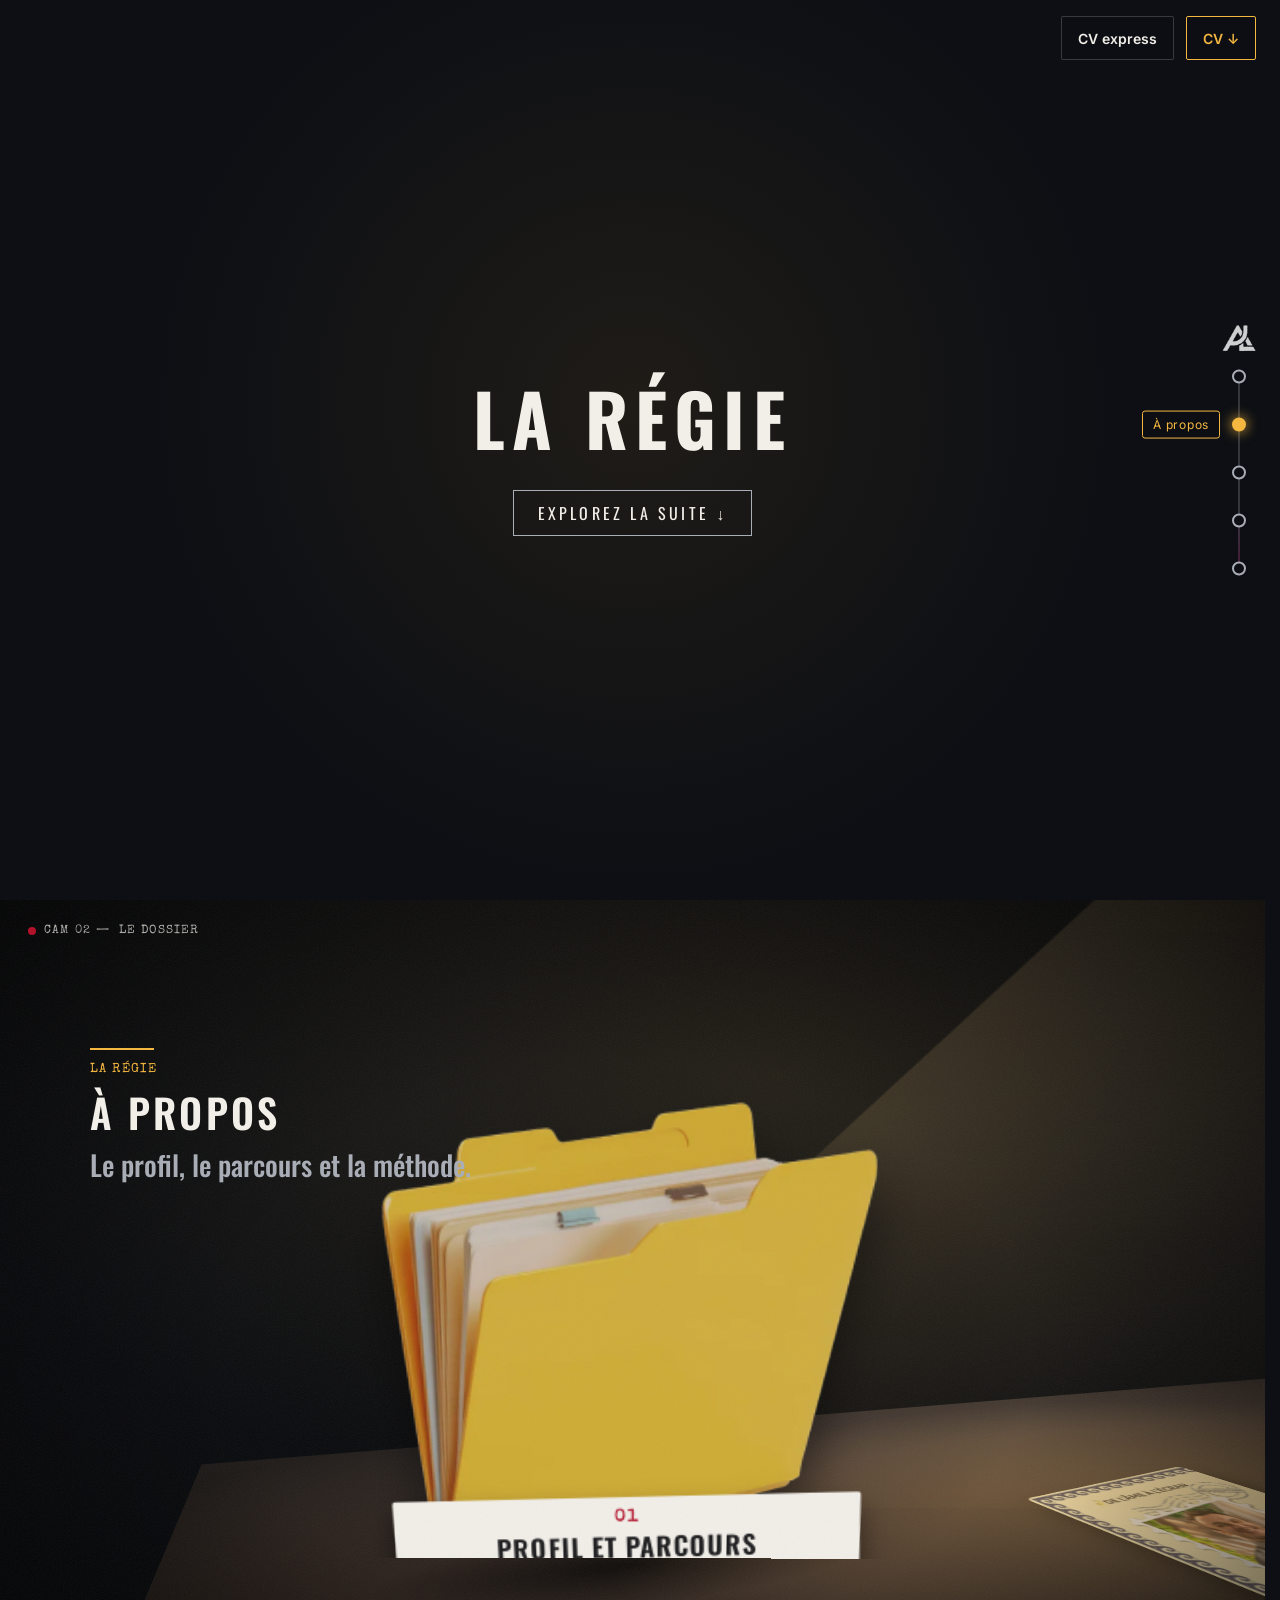
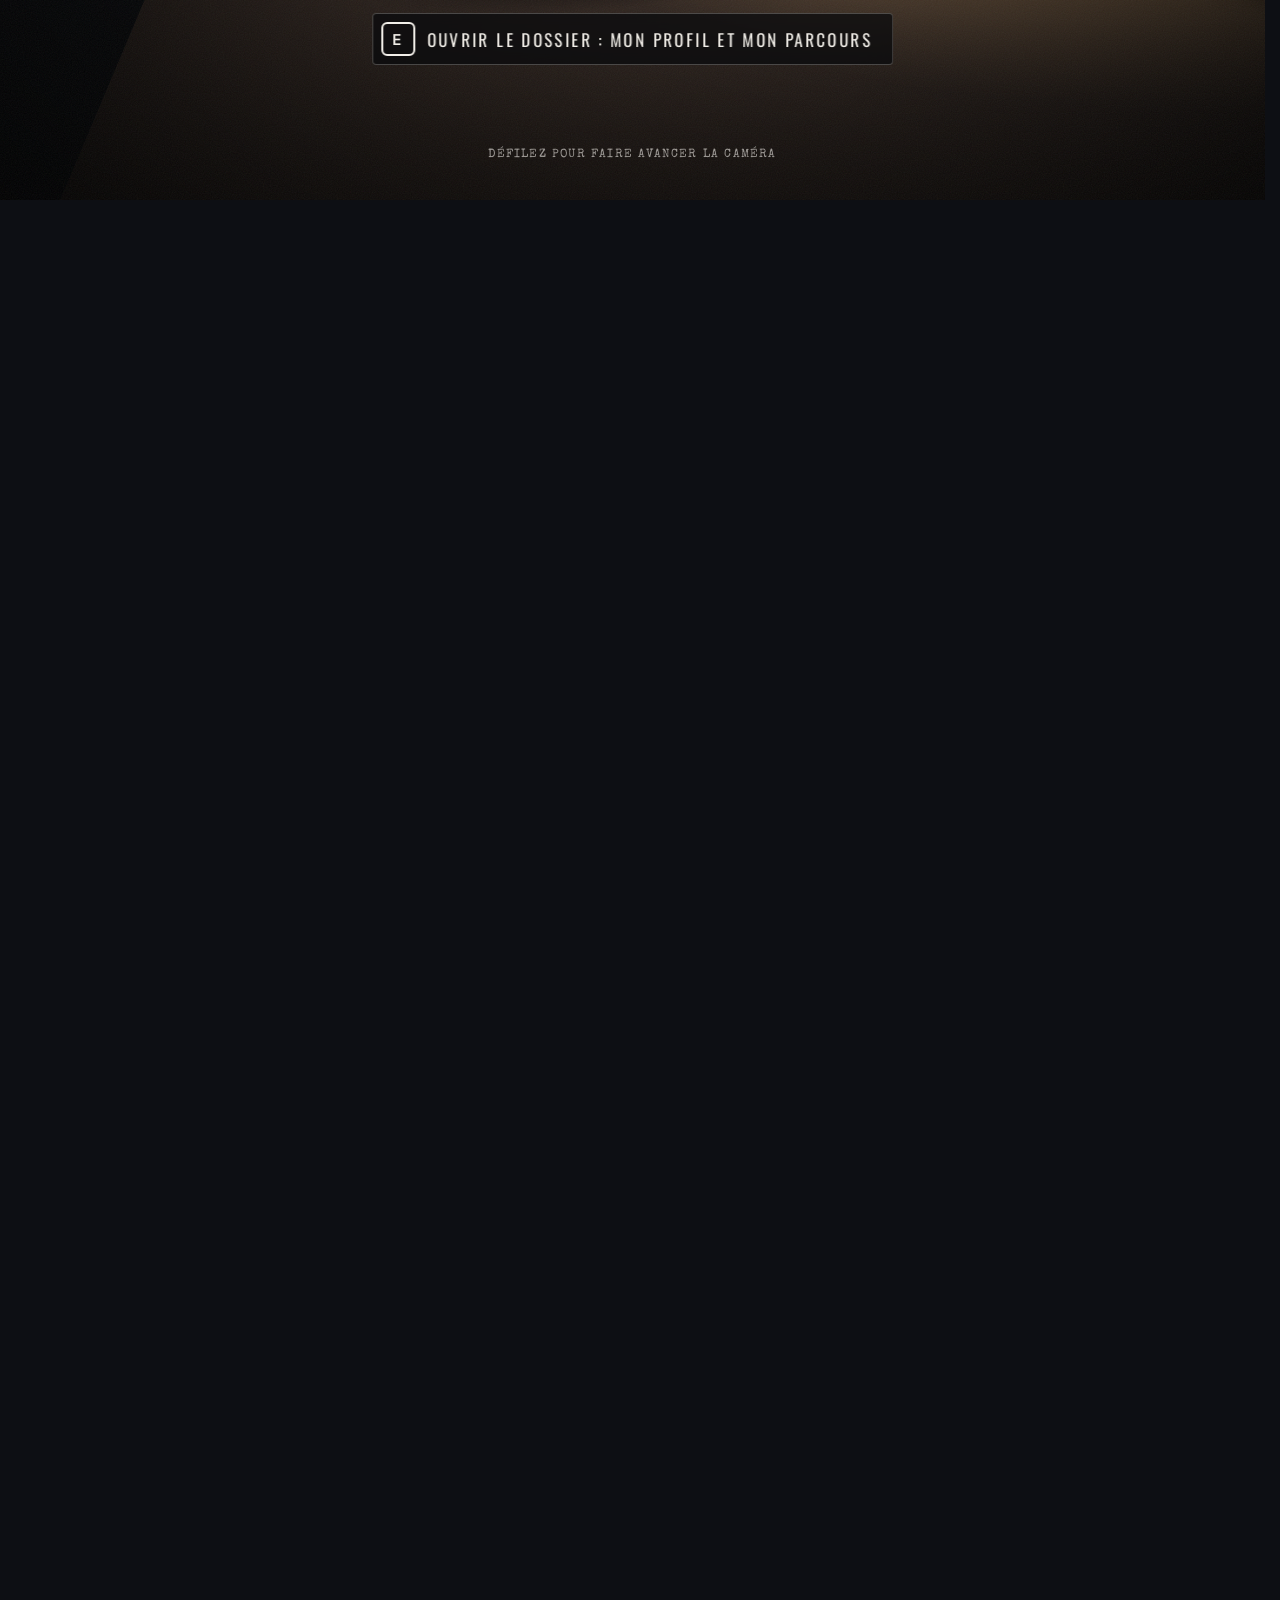
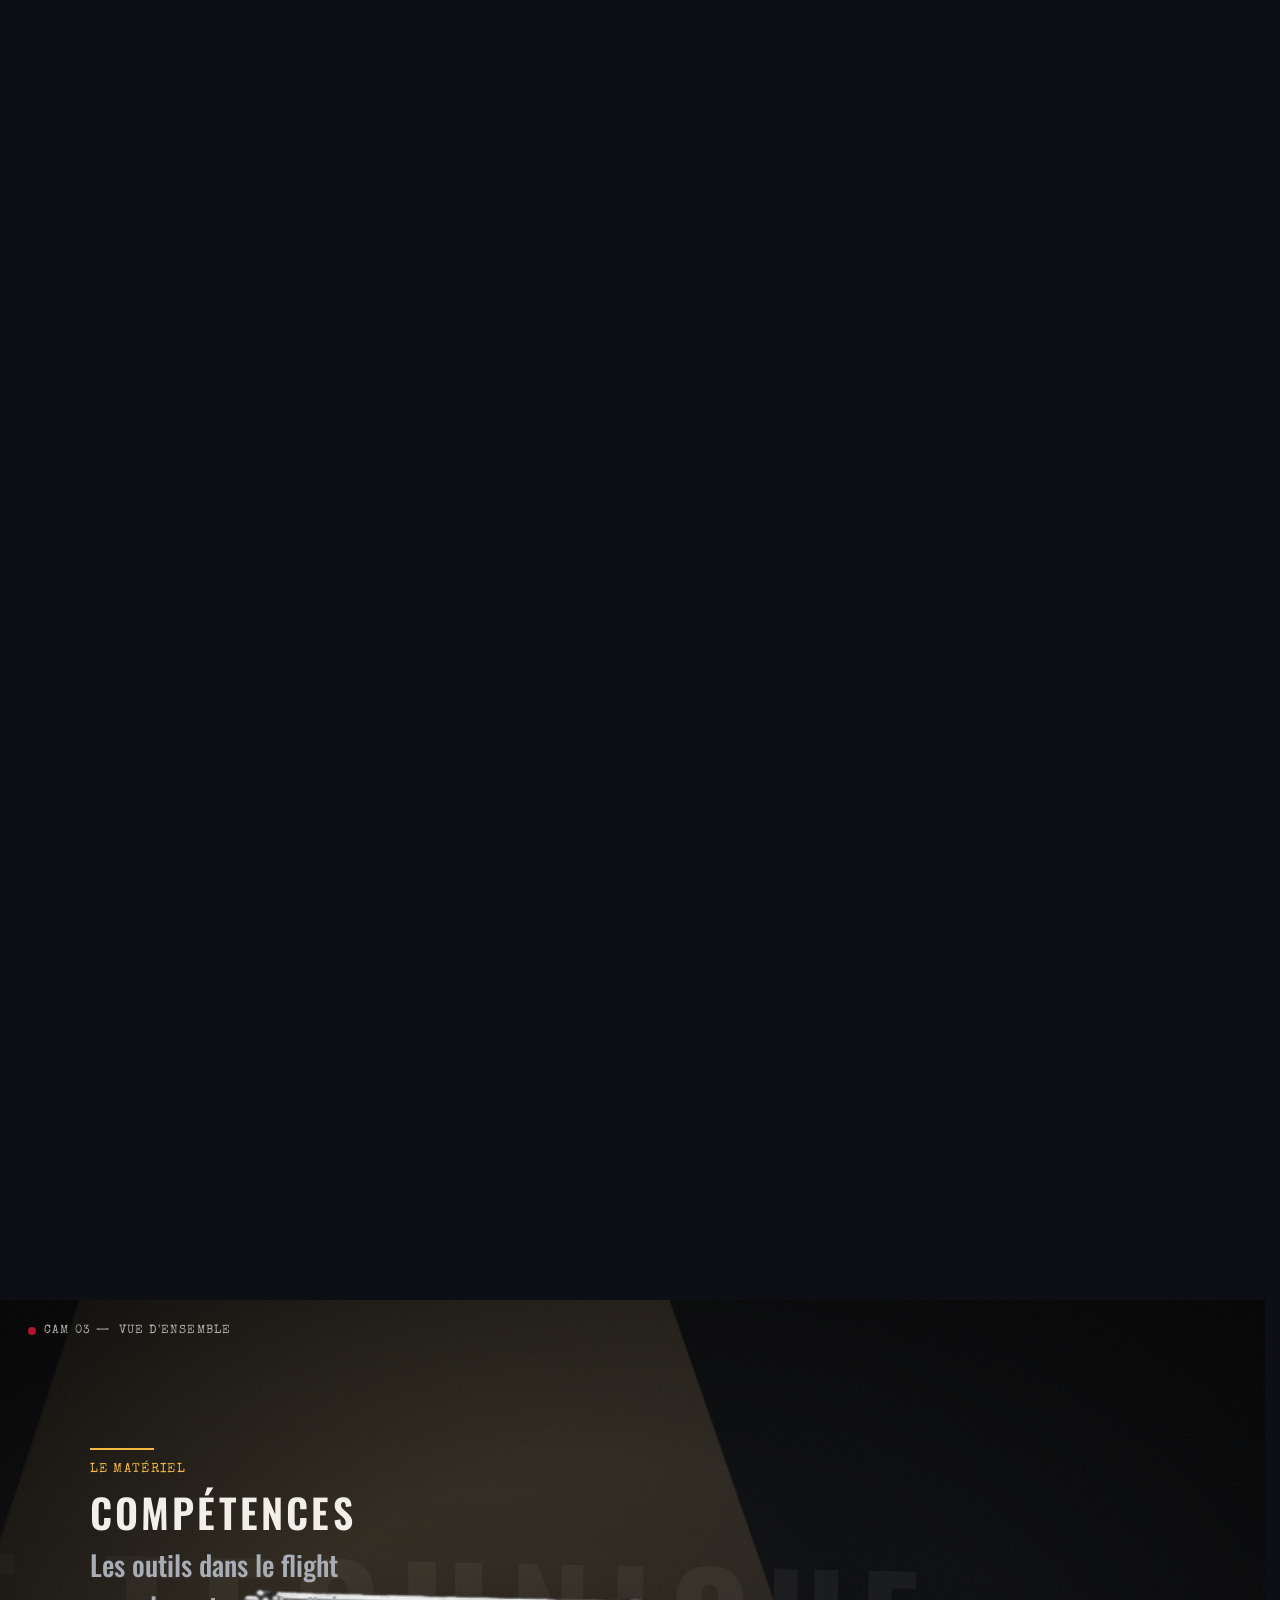
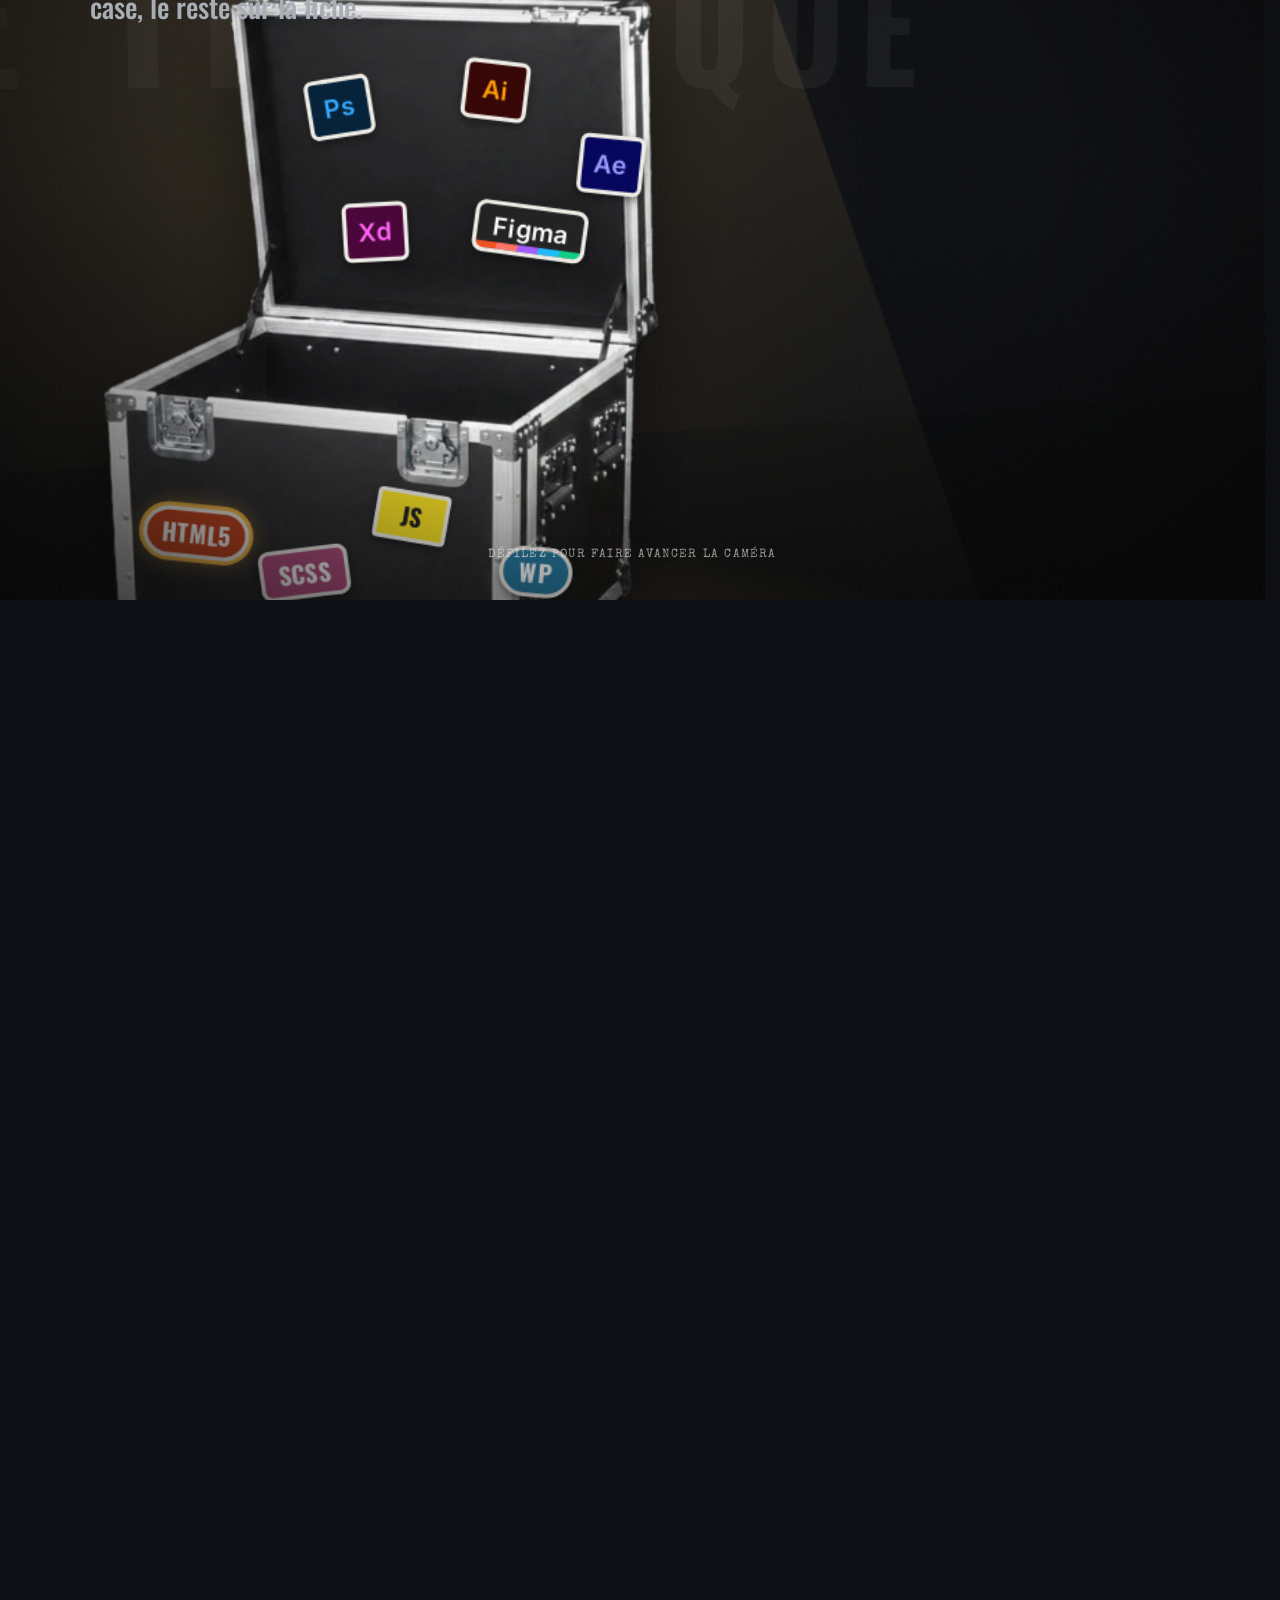
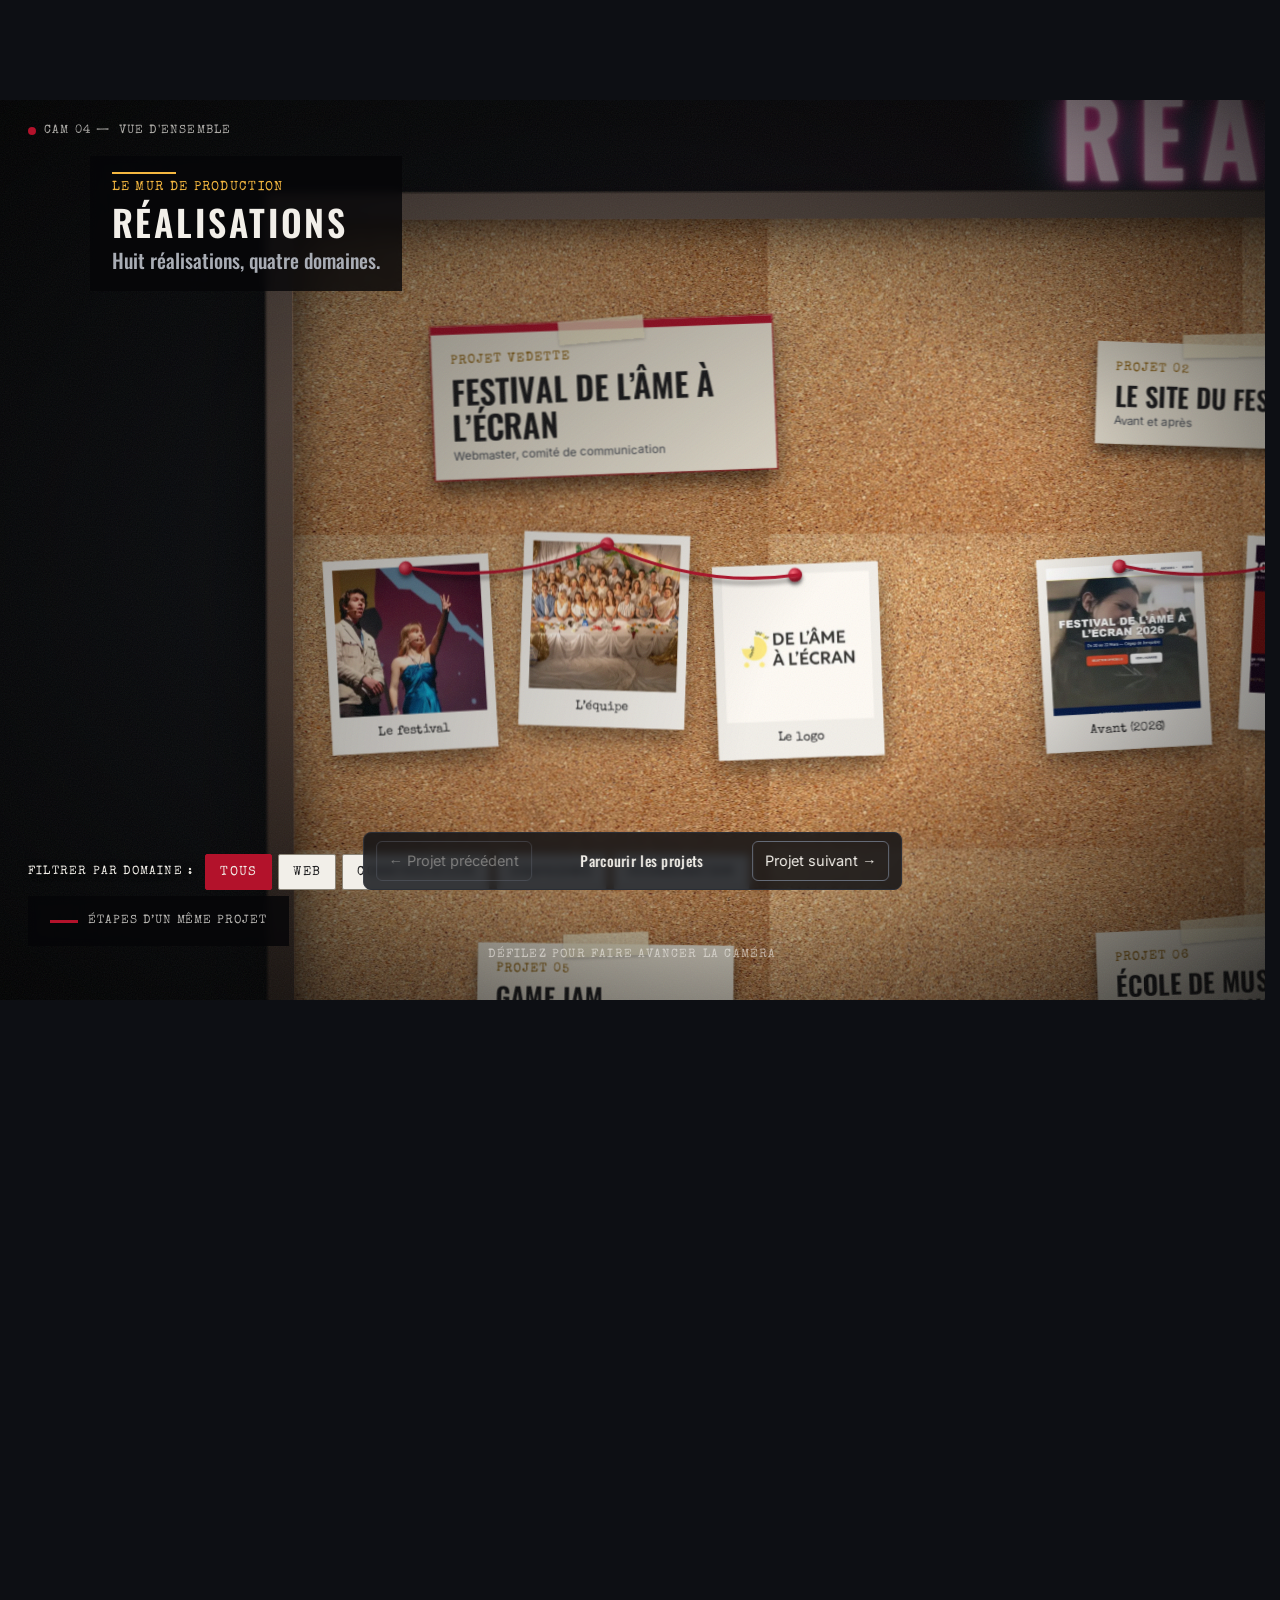
==== commit 57a4fb5f: "Retouches : Game Jam sans « Communication », cocarde sans intérêts ni « j'ai un DEP », ligne « TonTo" ====
--- a/index.html
+++ b/index.html
@@ -190,7 +190,7 @@
           <!-- Objet 02 : la vraie cocarde du Festival de l'Âme à l'Écran, posée à plat -->
           <button class="objet objet--cocarde" type="button" data-objet="cocarde">
             <img class="cocarde" src="assets/img/regie/cocarde.webp" alt="">
-            <span class="objet__legende"><span class="objet__numero" aria-hidden="true">02</span>Intérêts et langues</span>
+            <span class="objet__legende"><span class="objet__numero" aria-hidden="true">02</span>Cocarde et langues</span>
           </button>
         </div>
         <div class="bureau__facade" style="--y: 150px; --z: 310px;"></div>
@@ -450,15 +450,15 @@
             </a>
 
             <!-- ===== PROJET 05 — GAME JAM ===== -->
-            <div class="note" data-portes="graphisme communication" style="--bx: 400px; --by: 1000px; --rotation: 1deg;">
+            <div class="note" data-portes="graphisme" style="--bx: 400px; --by: 1000px; --rotation: 1deg;">
               <span class="note__numero">Projet 05</span>
               <span class="note__titre">Game Jam</span>
               <span class="note__texte">Affiche et mapping vidéo</span>
             </div>
-            <a class="polaroid" id="p-gj-affiche" href="projets/game-jam.html" data-projet="game-jam" data-portes="graphisme communication" style="--bx: 270px; --by: 1330px; --rotation: -3deg;" aria-label="Game Jam : L’affiche">
+            <a class="polaroid" id="p-gj-affiche" href="projets/game-jam.html" data-projet="game-jam" data-portes="graphisme" style="--bx: 270px; --by: 1330px; --rotation: -3deg;" aria-label="Game Jam : L’affiche">
               <img loading="lazy" src="assets/img/projets/vignettes-mur/gj-affiche.webp" width="190" height="190" alt=""><span class="polaroid__legende">L’affiche</span>
             </a>
-            <a class="polaroid" id="p-gj-mapping" href="projets/game-jam.html" data-projet="game-jam" data-portes="graphisme communication" style="--bx: 530px; --by: 1310px; --rotation: 3deg;" aria-label="Game Jam : Le mapping">
+            <a class="polaroid" id="p-gj-mapping" href="projets/game-jam.html" data-projet="game-jam" data-portes="graphisme" style="--bx: 530px; --by: 1310px; --rotation: 3deg;" aria-label="Game Jam : Le mapping">
               <img loading="lazy" src="assets/img/projets/vignettes-mur/gj-mapping.webp" width="190" height="190" alt=""><span class="polaroid__legende">Le mapping</span>
             </a>
 
@@ -777,21 +777,18 @@
   </div>
 </div>
 
-<!-- Modale : intérêts et langues (la cocarde) -->
+<!-- Modale : la cocarde et les langues -->
 <div id="modale-cocarde" class="modale" role="dialog" aria-modal="true" aria-labelledby="titre-modale-cocarde">
   <div class="modale__document">
     <button class="modale__fermer" type="button" data-fermer aria-label="Fermer">✕</button>
 
-    <p class="mention">Intérêts et langues</p>
-    <h2 id="titre-modale-cocarde" class="modale__titre">En dehors des écrans</h2>
+    <p class="mention">Cocarde et langues</p>
+    <h2 id="titre-modale-cocarde" class="modale__titre">Ma cocarde</h2>
 
     <figure class="modale__visuel">
       <img src="assets/img/regie/cocarde.webp" alt="Ma cocarde du Festival de l’Âme à l’Écran">
       <figcaption>Ma cocarde du Festival de l’Âme à l’Écran.</figcaption>
     </figure>
-
-    <h3 class="modale__section">Intérêts</h3>
-    <p>Ski alpin, randonnée, cuisine (j’ai un DEP), hockey et jeux vidéo narratifs.</p>
 
     <h3 class="modale__section">Langues</h3>
     <ul class="modale__liste modale__liste--puces">
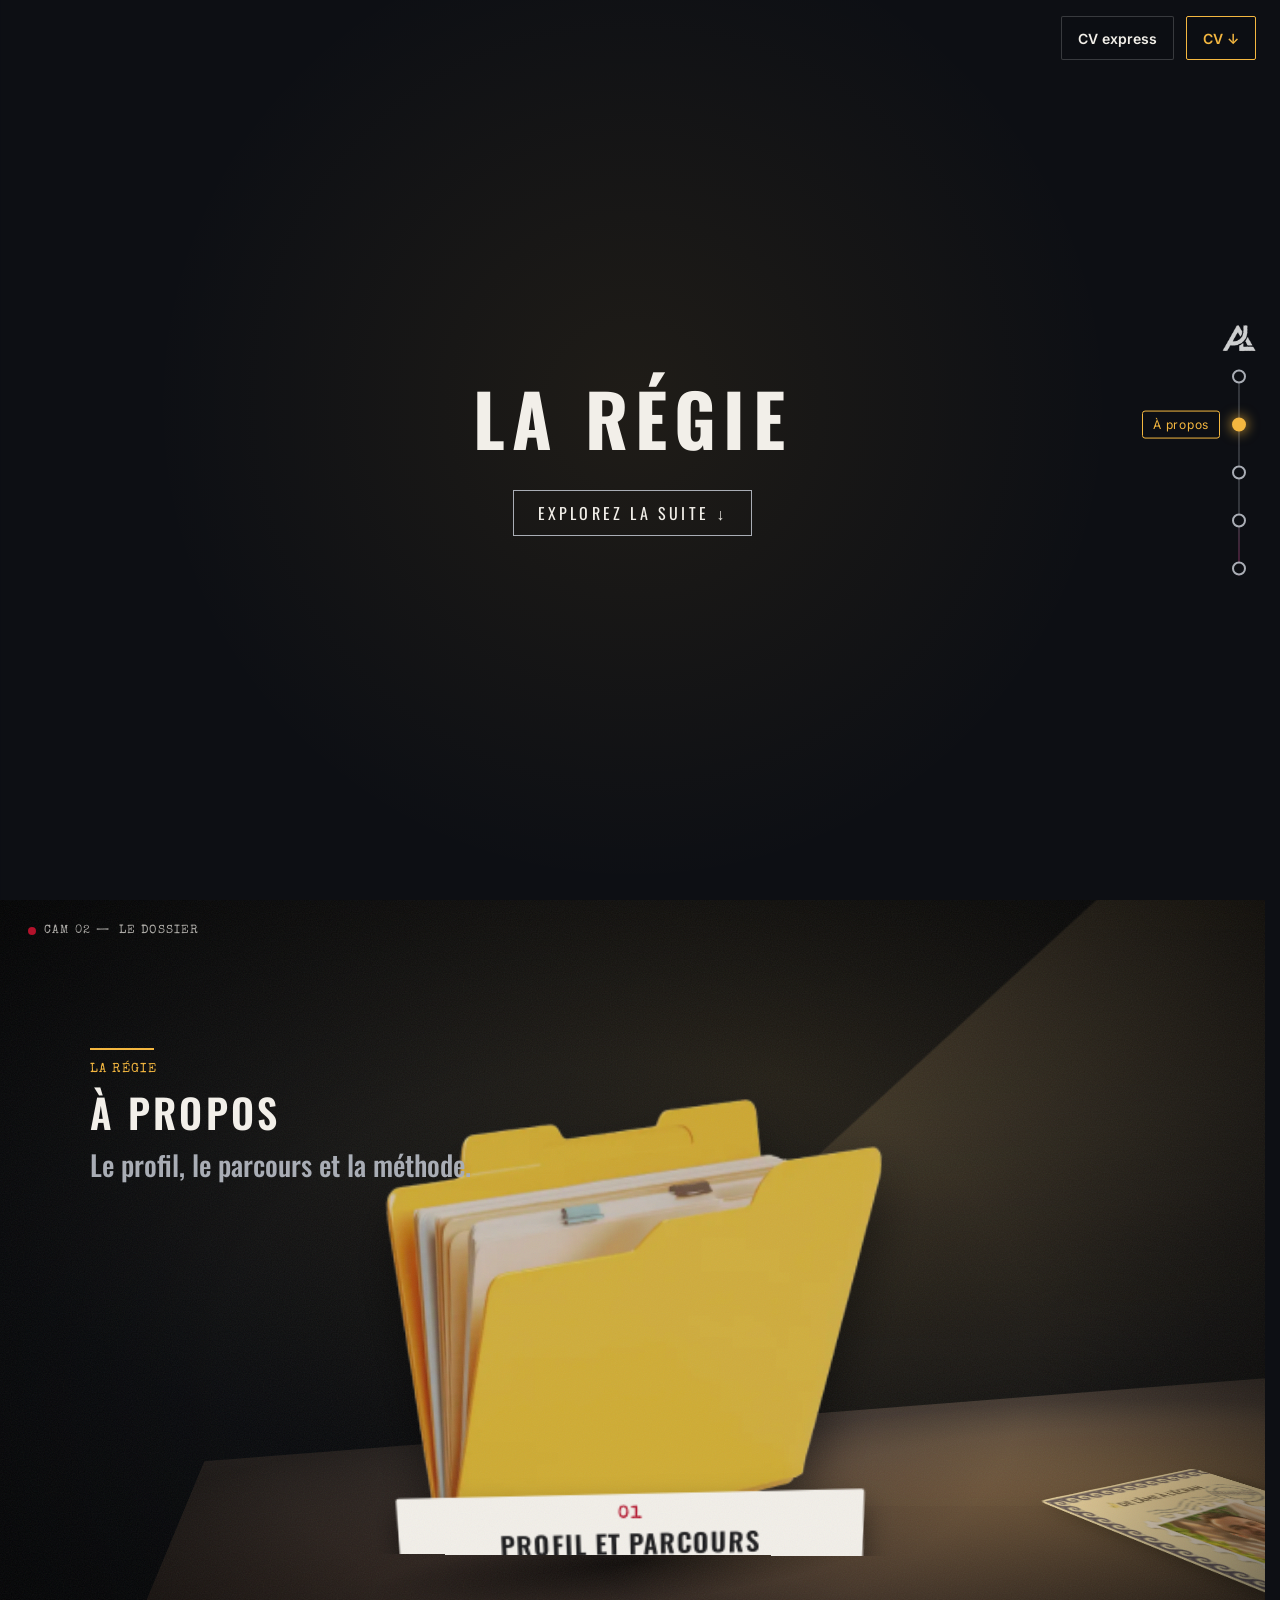
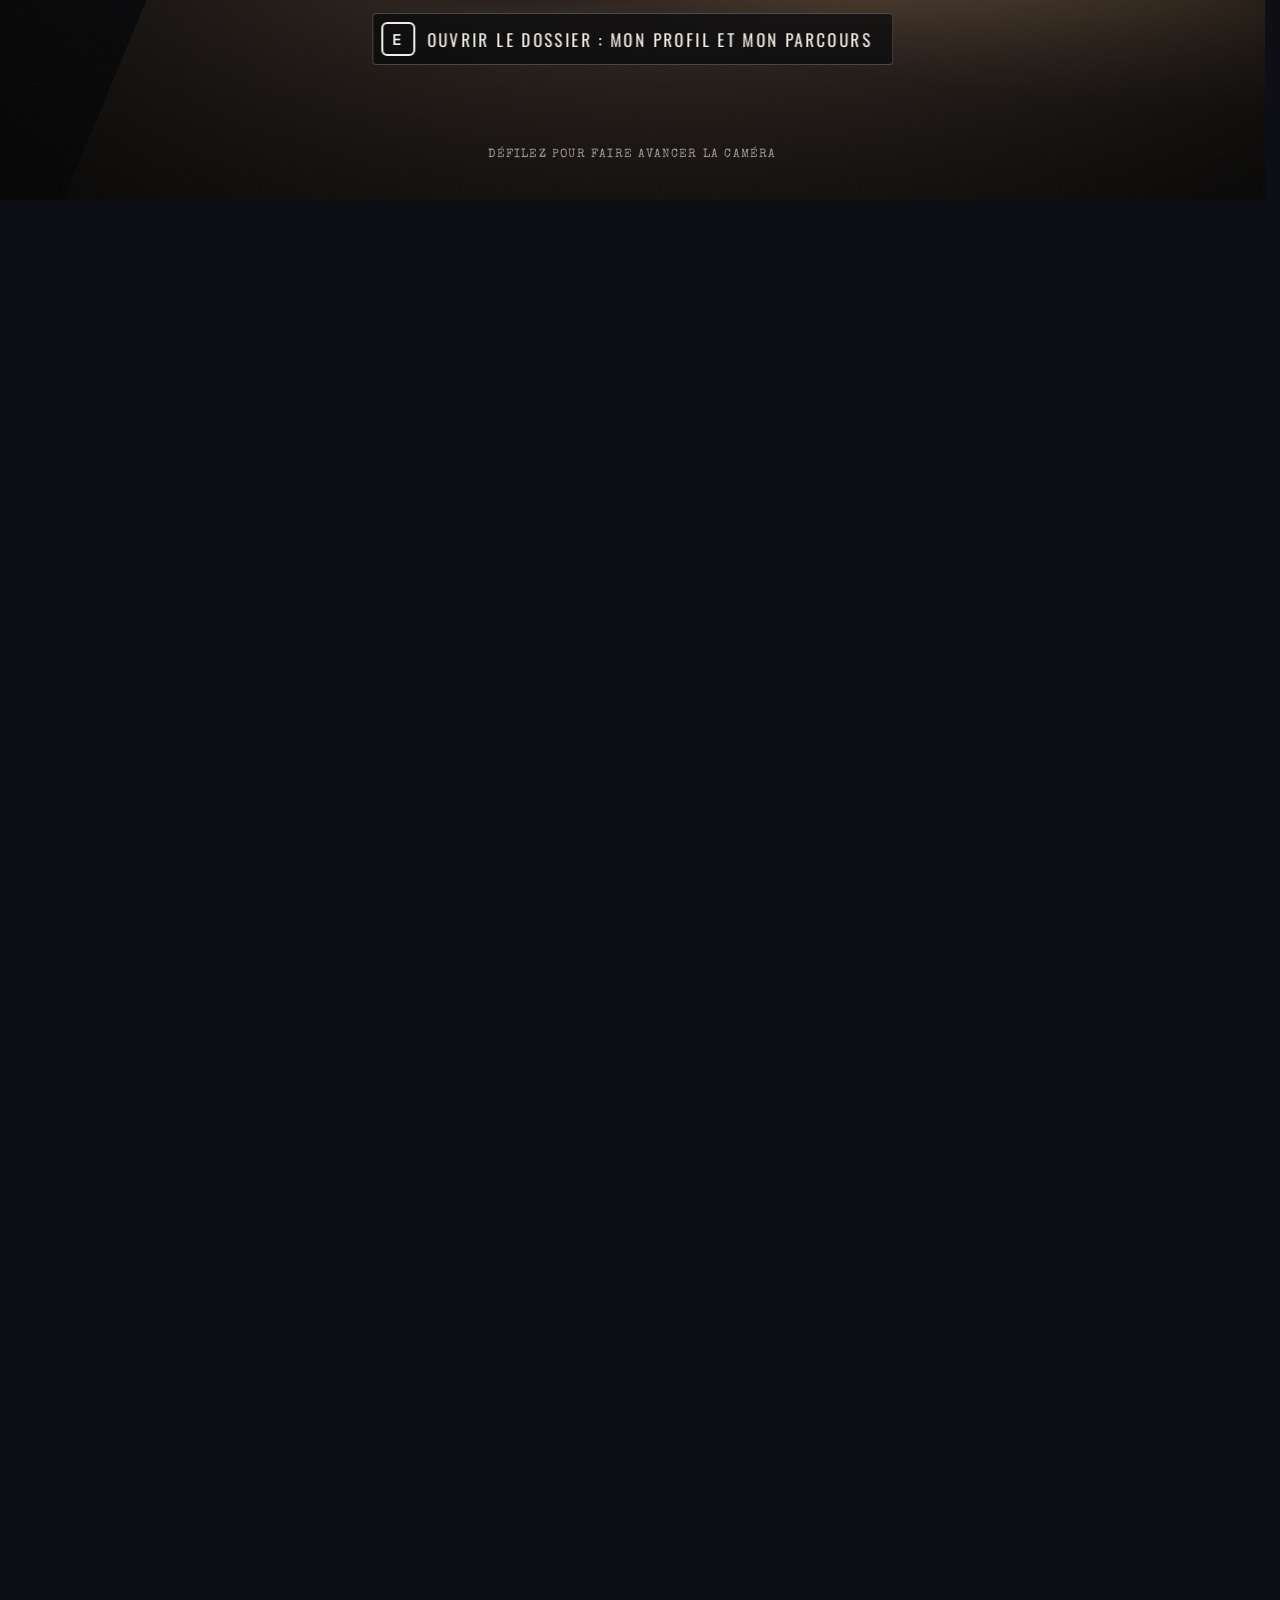
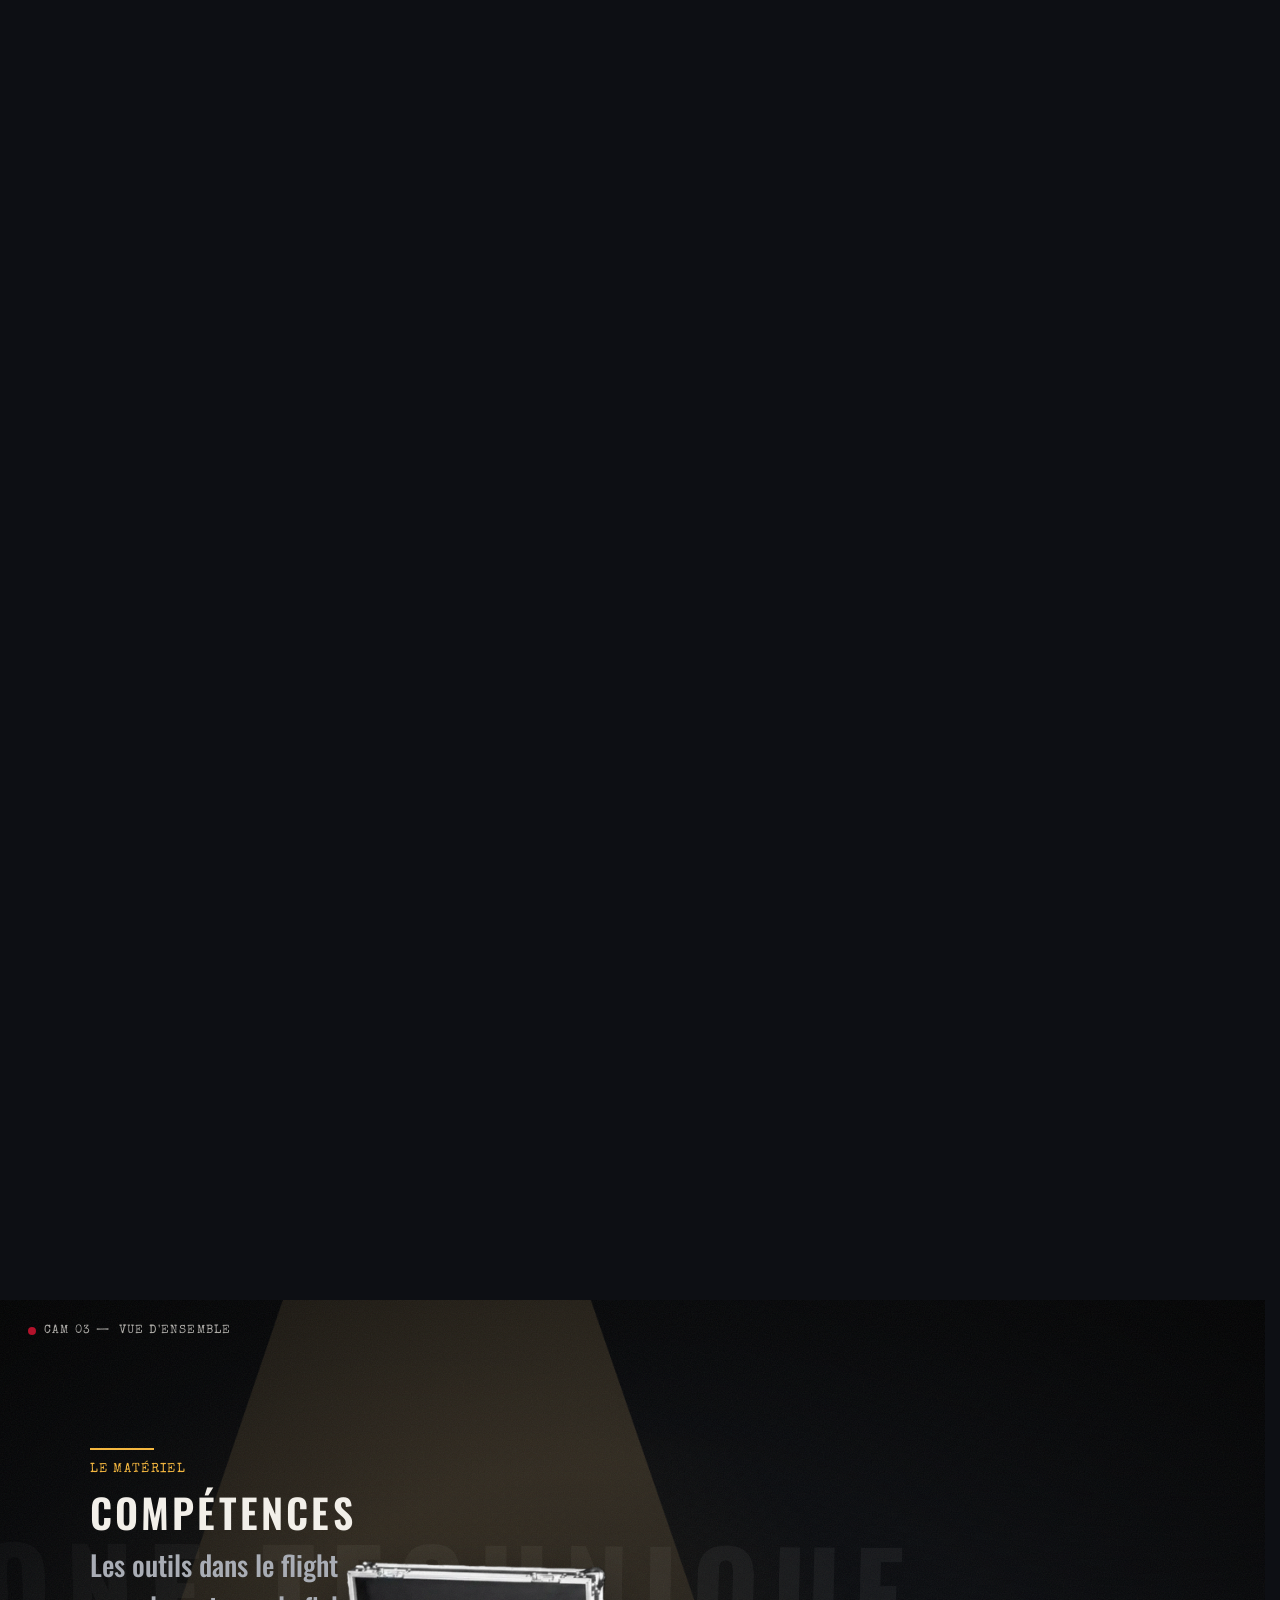
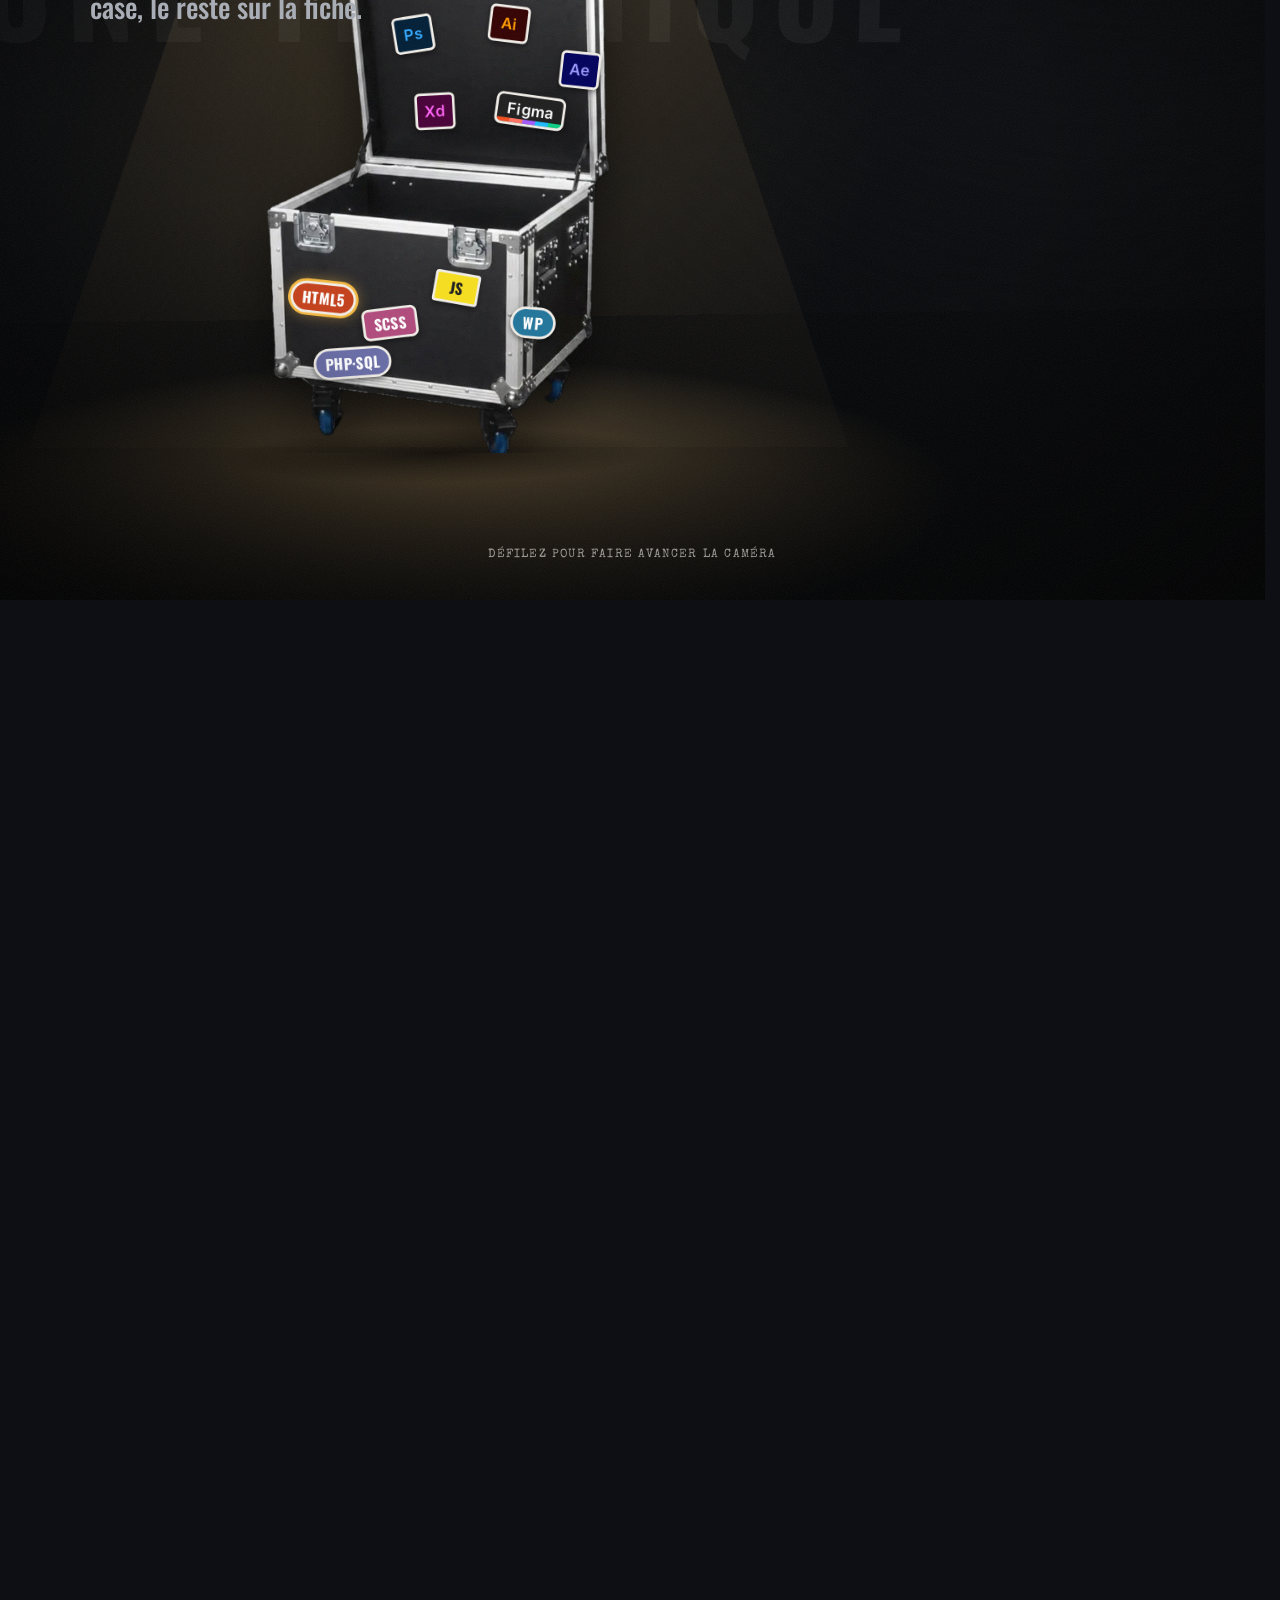
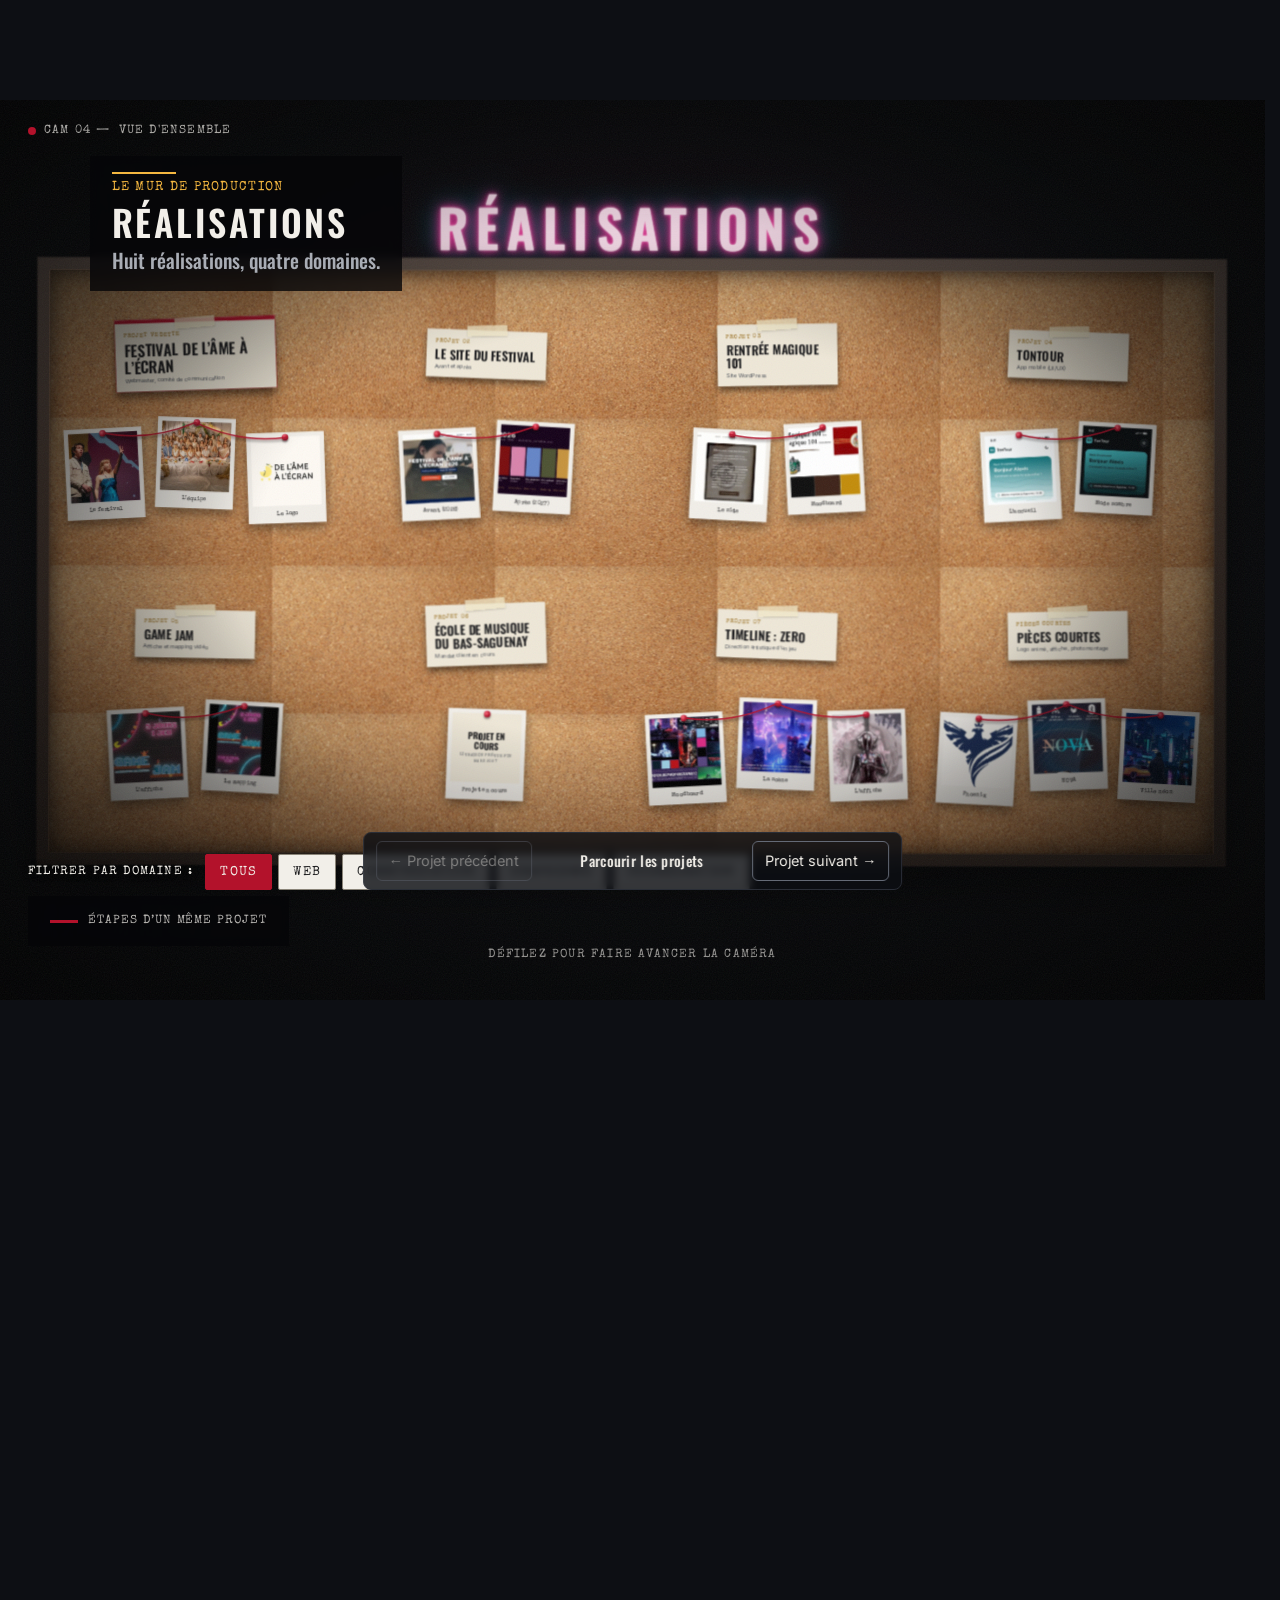
==== commit 5039c3db: "Game Jam : porte Graphisme seulement ; section Intérêts retirée (cocarde, CV PDF) Co-Authored-By: Cl" ====
--- a/index.html
+++ b/index.html
@@ -190,7 +190,7 @@
           <!-- Objet 02 : la vraie cocarde du Festival de l'Âme à l'Écran, posée à plat -->
           <button class="objet objet--cocarde" type="button" data-objet="cocarde">
             <img class="cocarde" src="assets/img/regie/cocarde.webp" alt="">
-            <span class="objet__legende"><span class="objet__numero" aria-hidden="true">02</span>Cocarde et langues</span>
+            <span class="objet__legende"><span class="objet__numero" aria-hidden="true">02</span>Langues</span>
           </button>
         </div>
         <div class="bureau__facade" style="--y: 150px; --z: 310px;"></div>
@@ -450,7 +450,7 @@
             </a>
 
             <!-- ===== PROJET 05 — GAME JAM ===== -->
-            <div class="note" data-portes="graphisme" style="--bx: 400px; --by: 1000px; --rotation: 1deg;">
+            <div class="note" data-portes="graphisme communication" style="--bx: 400px; --by: 1000px; --rotation: 1deg;">
               <span class="note__numero">Projet 05</span>
               <span class="note__titre">Game Jam</span>
               <span class="note__texte">Affiche et mapping vidéo</span>
@@ -777,20 +777,19 @@
   </div>
 </div>
 
-<!-- Modale : la cocarde et les langues -->
+<!-- Modale : les langues (la cocarde) -->
 <div id="modale-cocarde" class="modale" role="dialog" aria-modal="true" aria-labelledby="titre-modale-cocarde">
   <div class="modale__document">
     <button class="modale__fermer" type="button" data-fermer aria-label="Fermer">✕</button>
 
-    <p class="mention">Cocarde et langues</p>
-    <h2 id="titre-modale-cocarde" class="modale__titre">Ma cocarde</h2>
+    <p class="mention">La cocarde</p>
+    <h2 id="titre-modale-cocarde" class="modale__titre">Langues</h2>
 
     <figure class="modale__visuel">
       <img src="assets/img/regie/cocarde.webp" alt="Ma cocarde du Festival de l’Âme à l’Écran">
       <figcaption>Ma cocarde du Festival de l’Âme à l’Écran.</figcaption>
     </figure>
 
-    <h3 class="modale__section">Langues</h3>
     <ul class="modale__liste modale__liste--puces">
       <li><strong>Français</strong> : langue maternelle</li>
       <li><strong>Anglais</strong> : langue seconde</li>
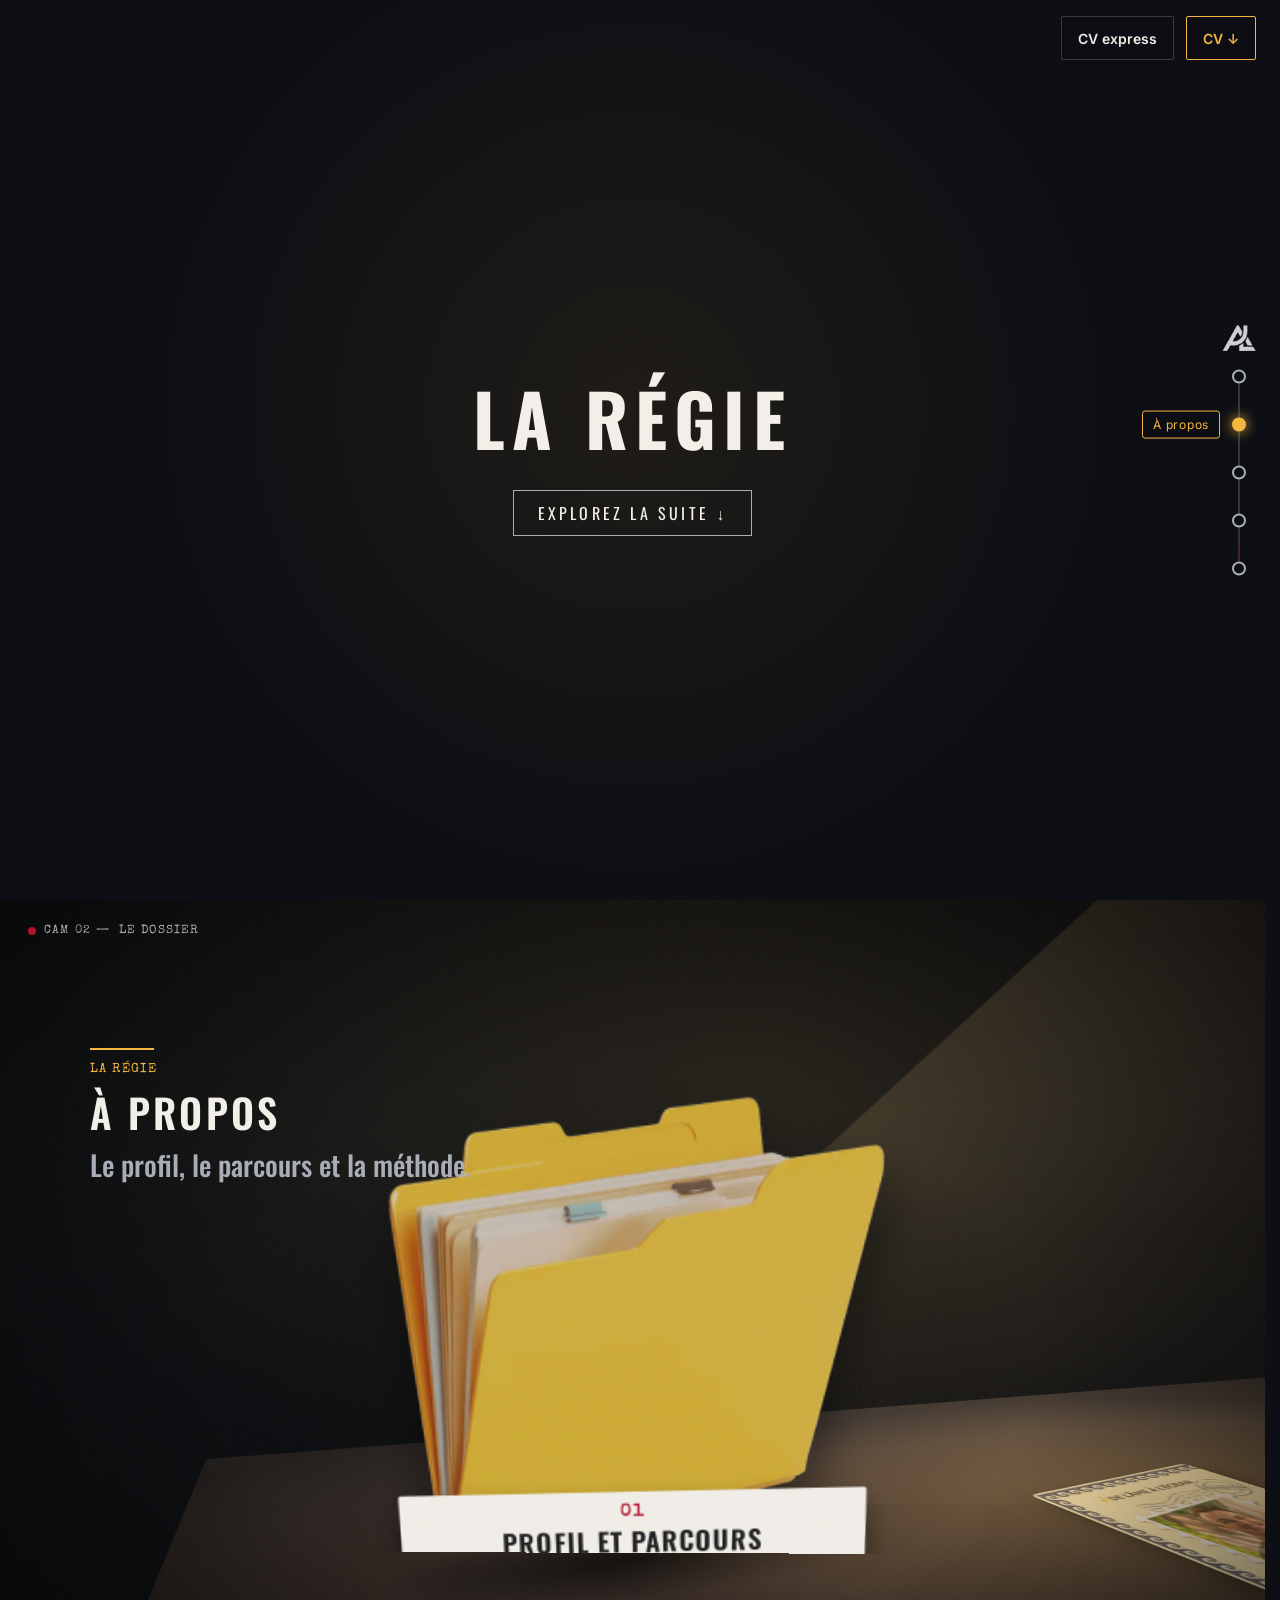
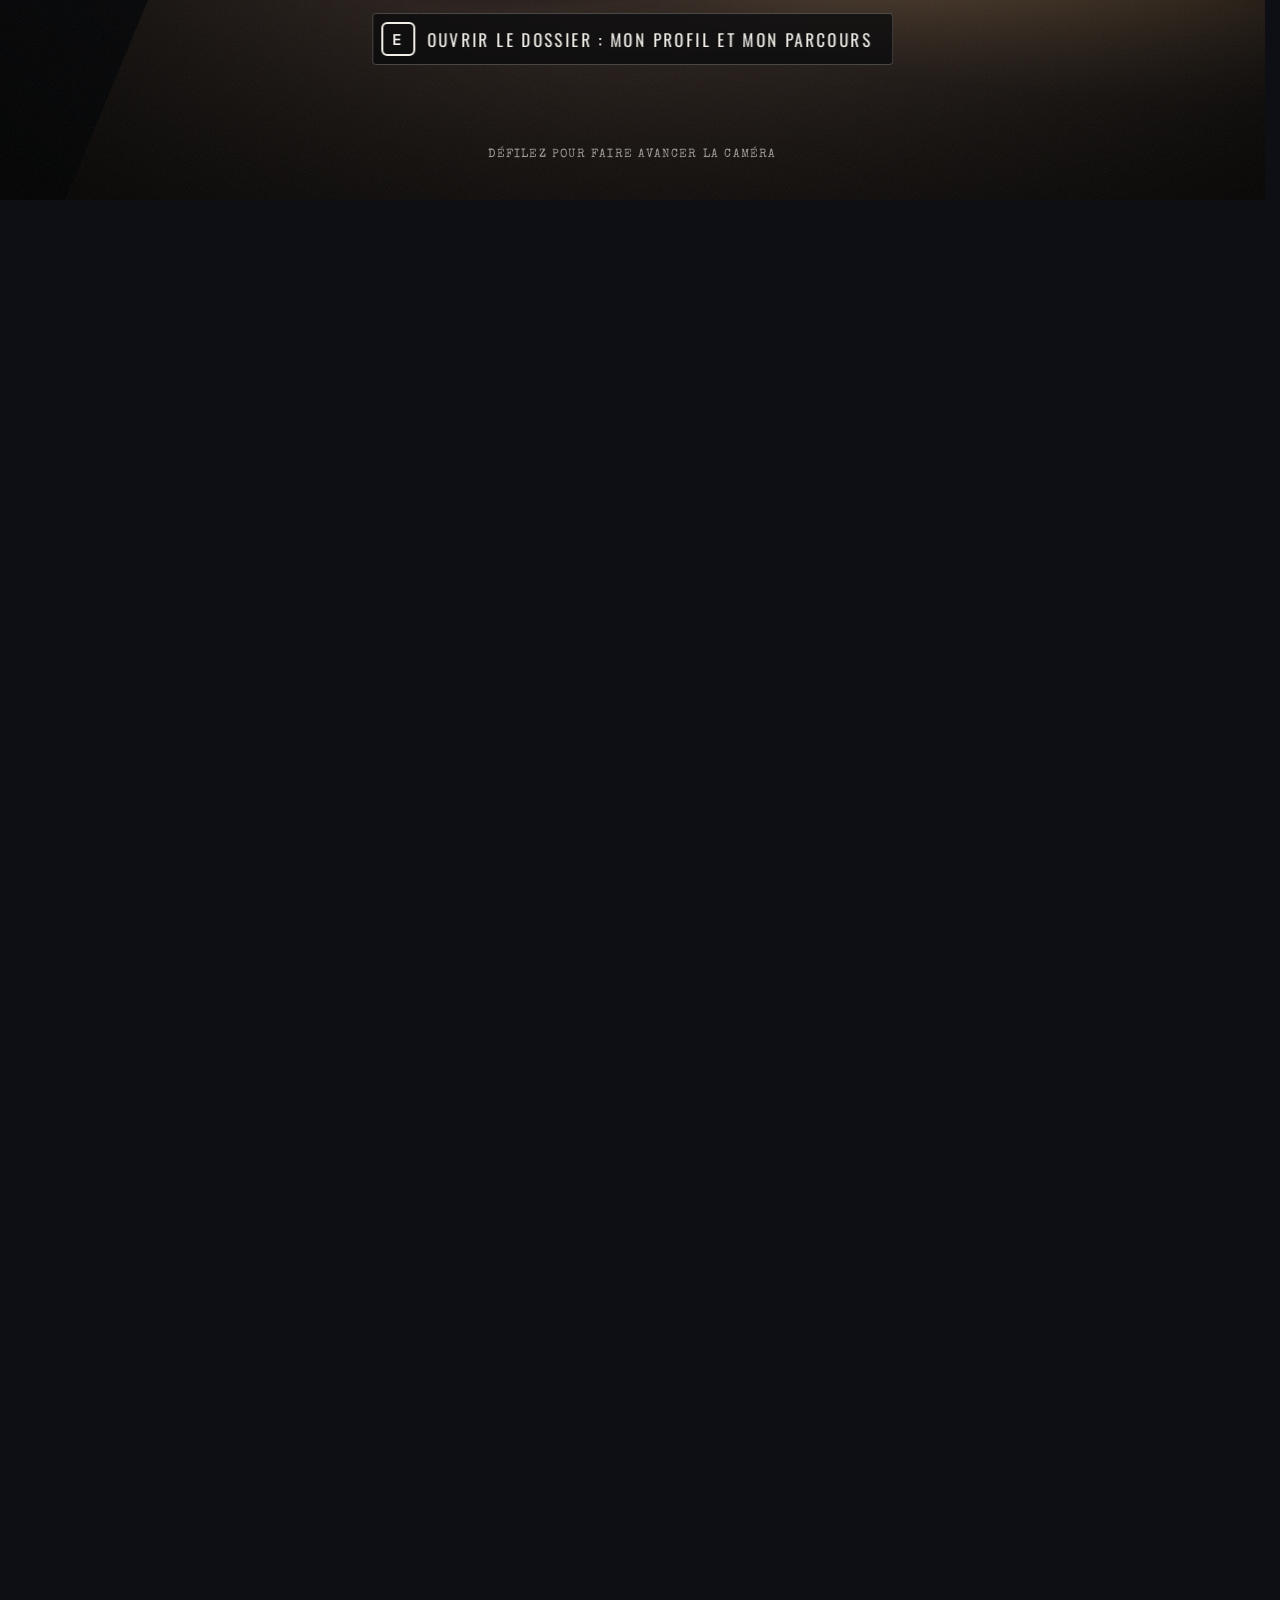
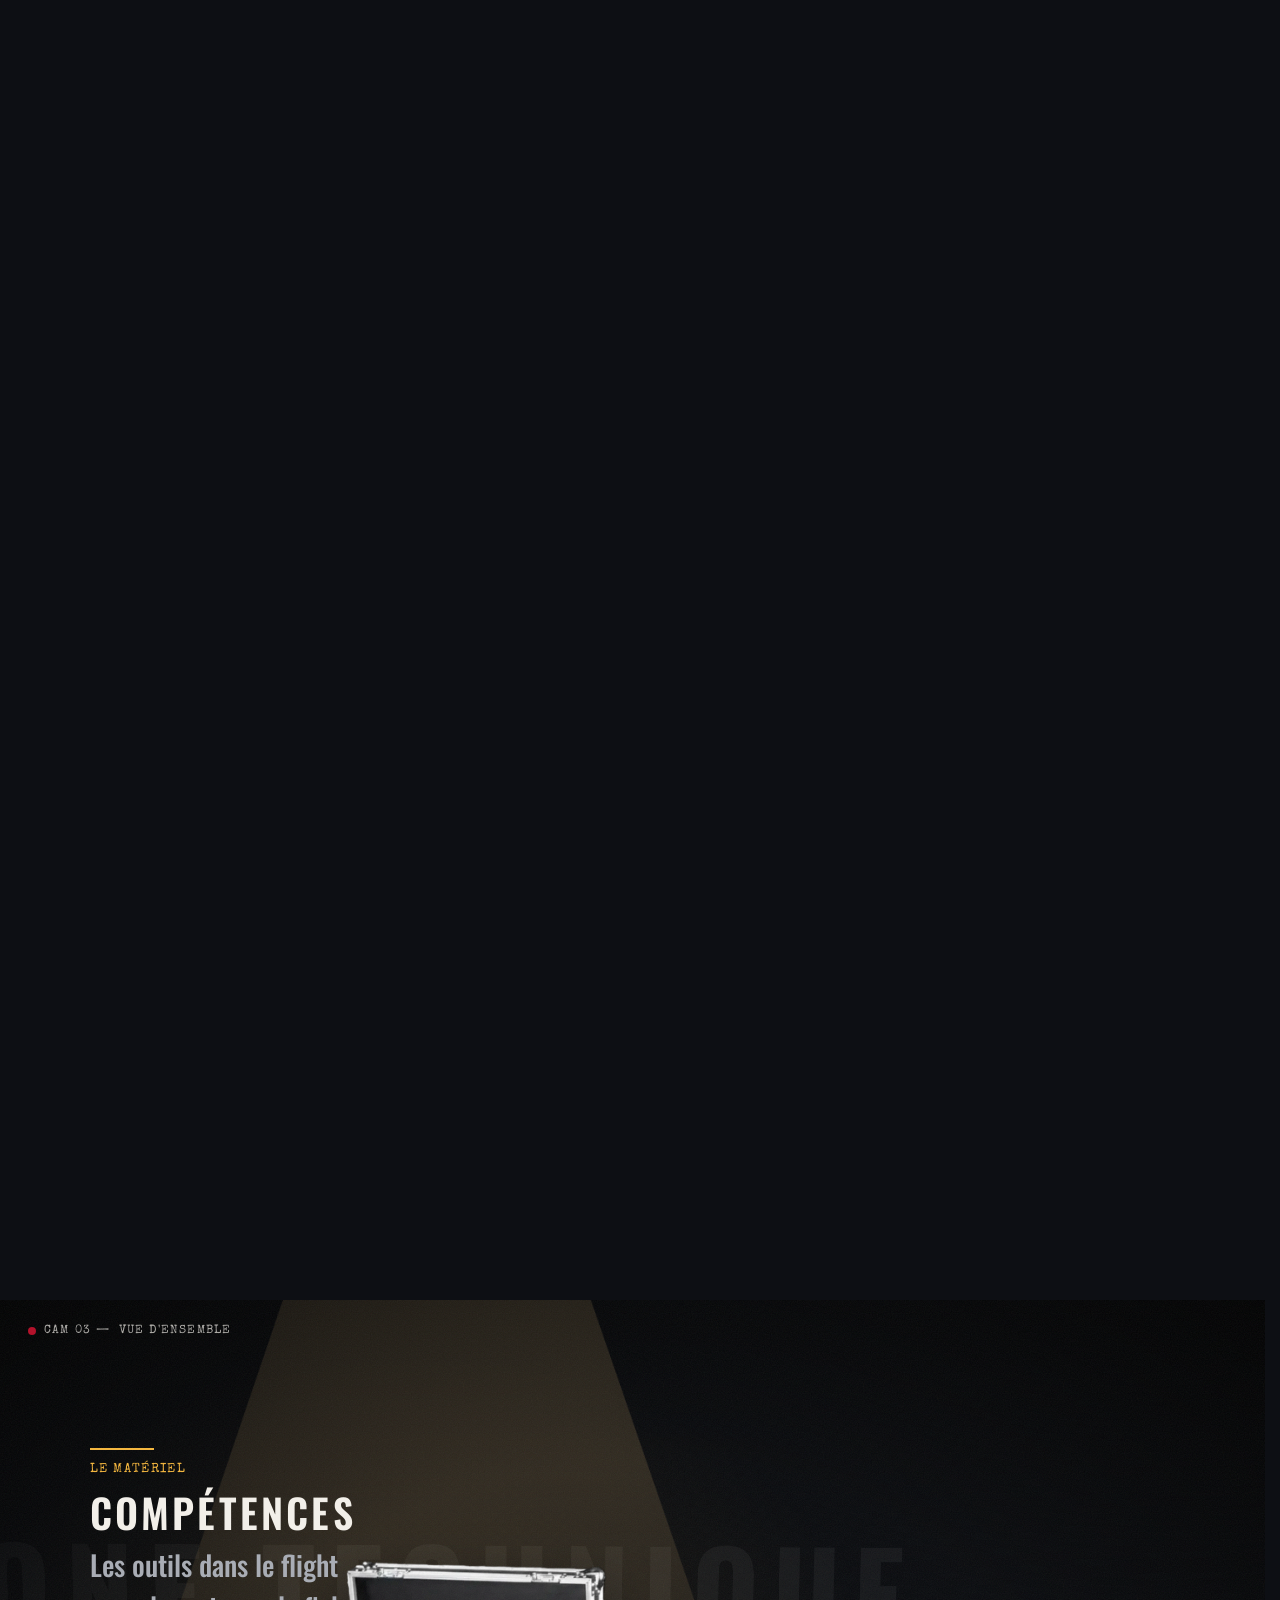
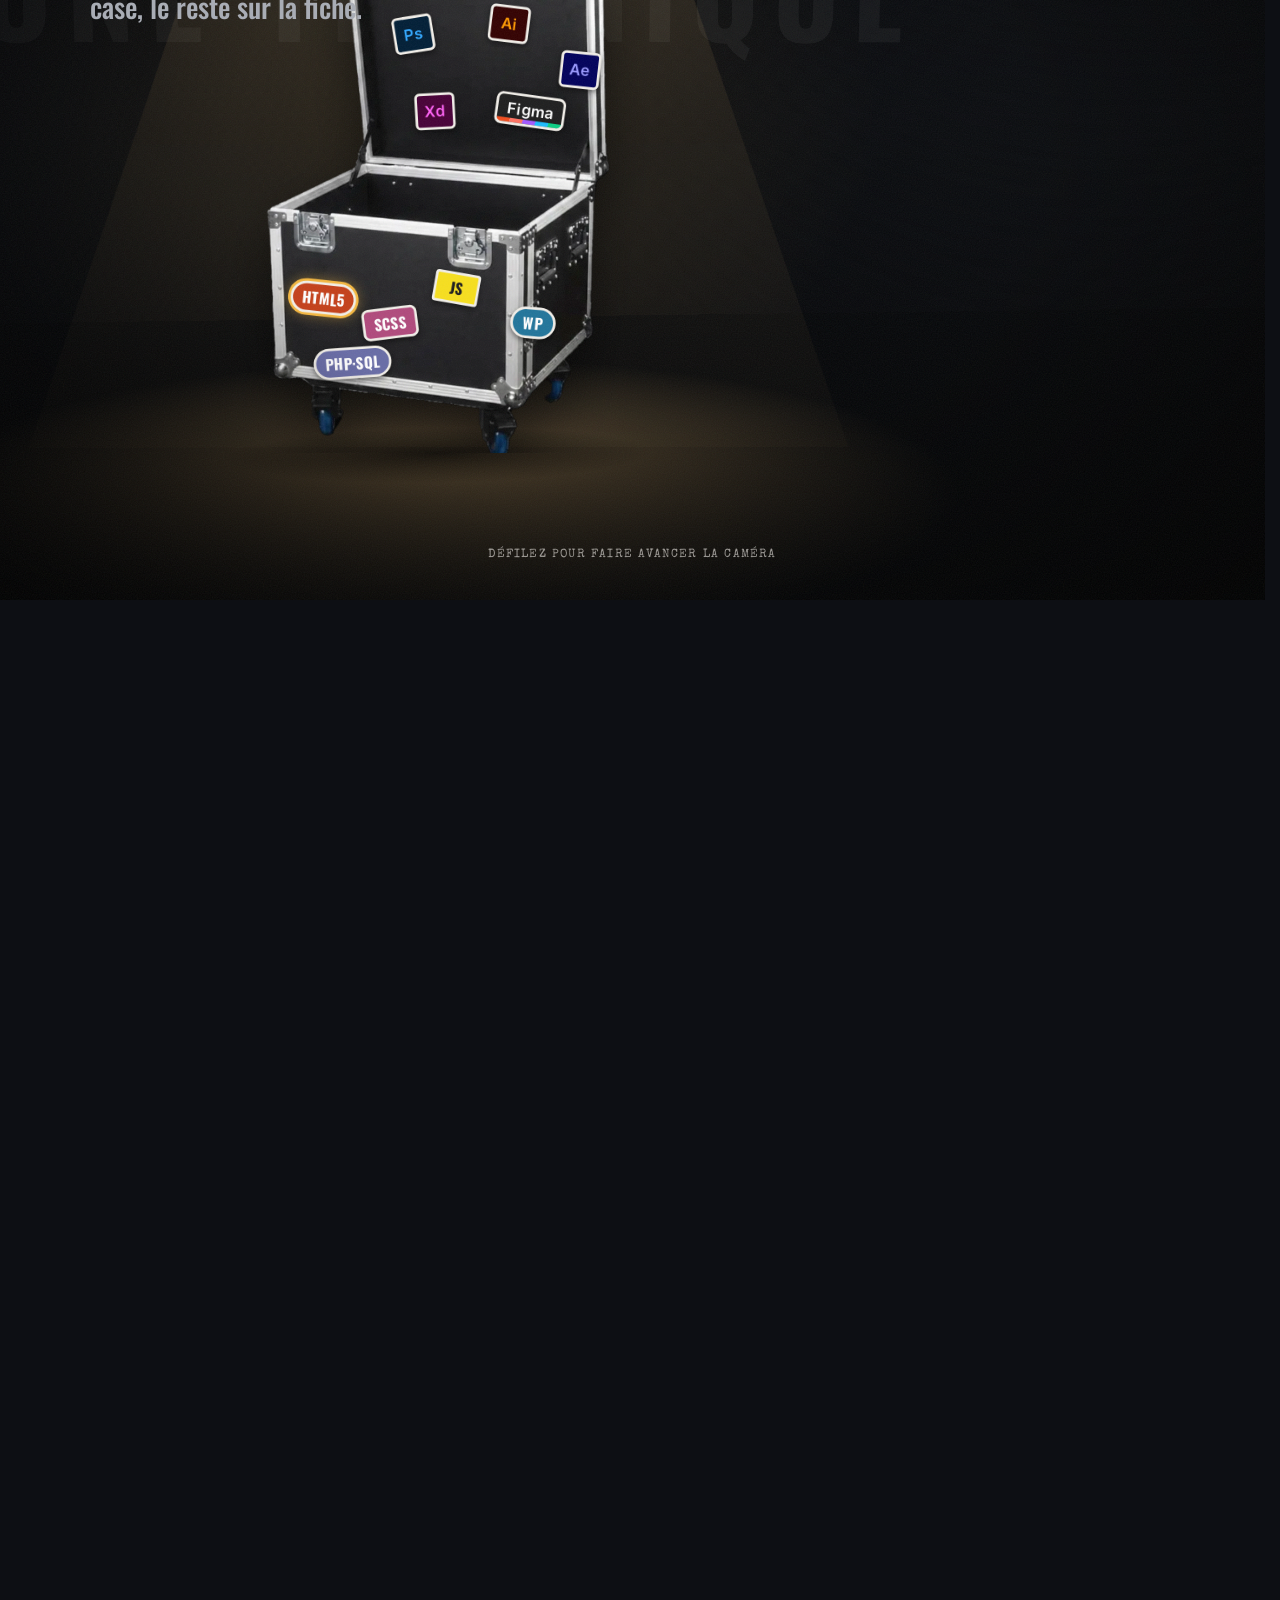
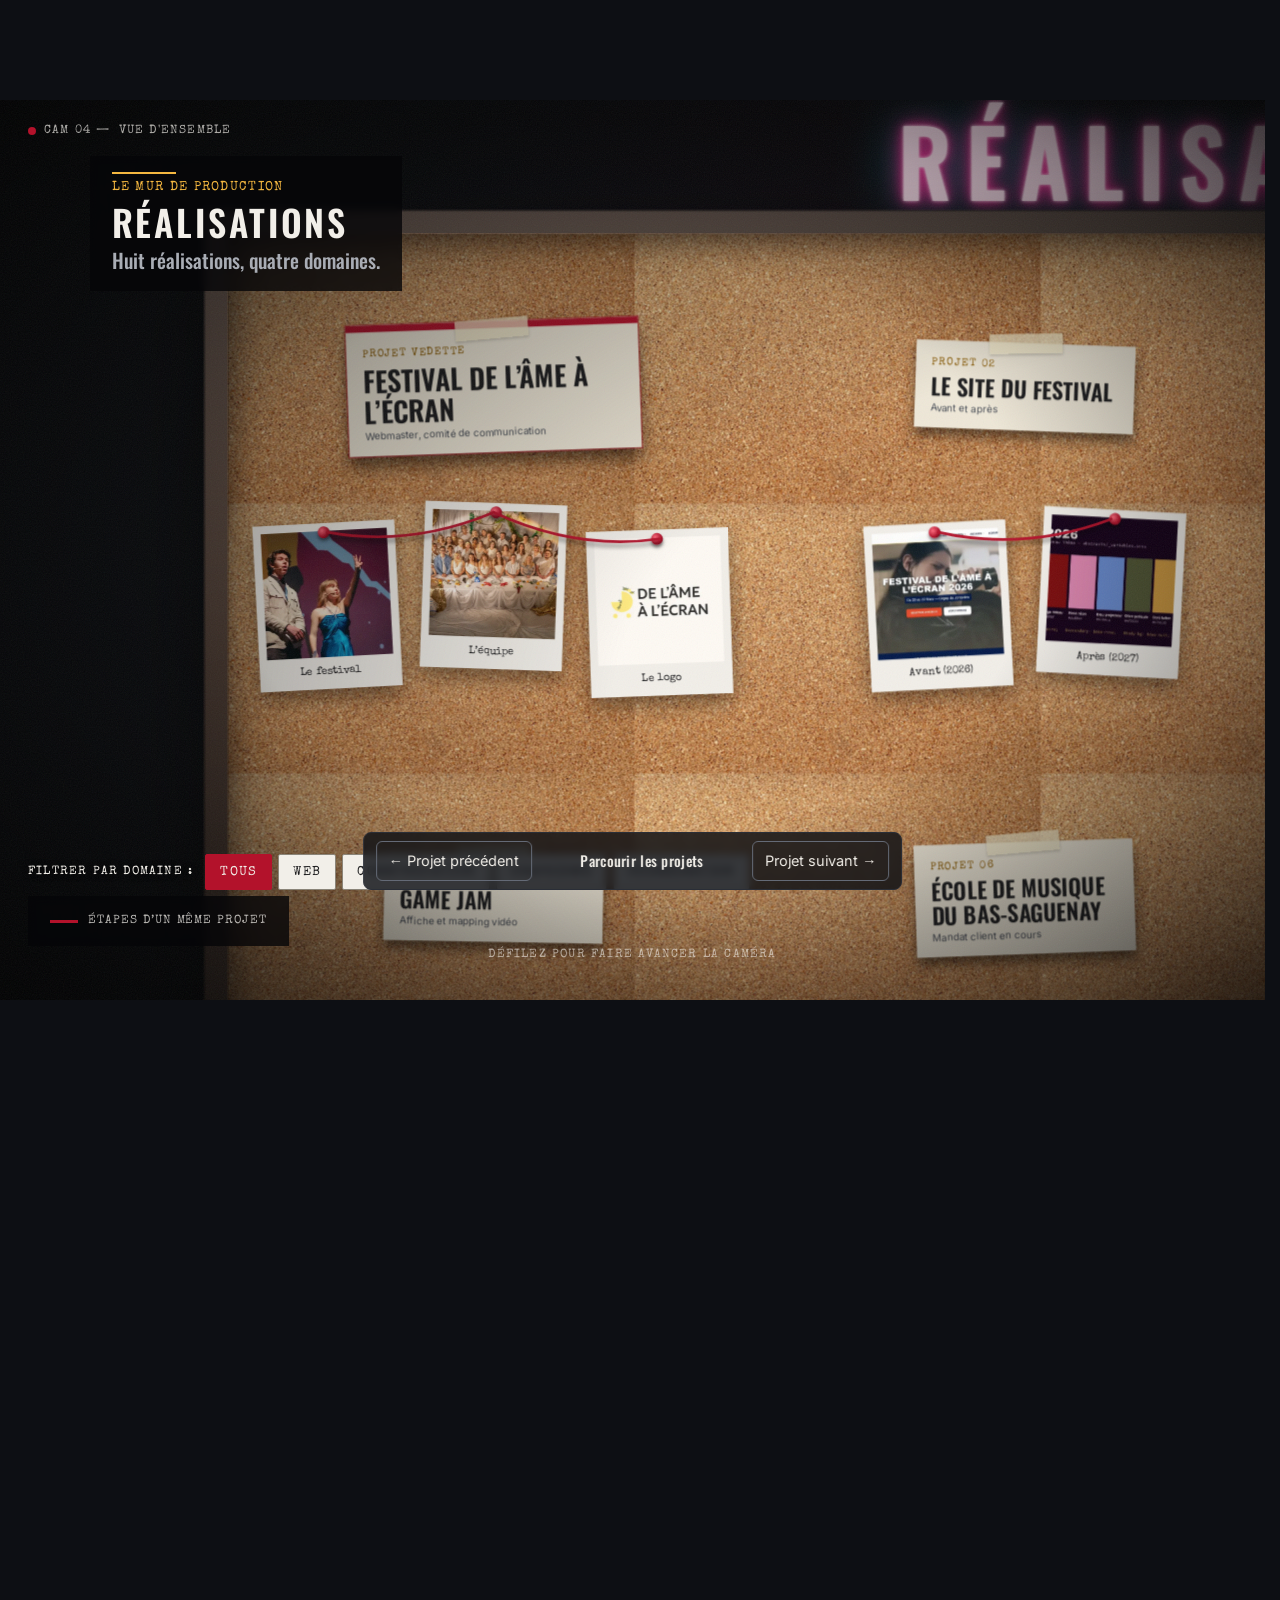
==== commit ebde6925: "Cocarde : intérêts en tuiles (titre + détail), sans « j'ai un DEP » Co-Authored-By: Claude Sonnet 5." ====
--- a/index.html
+++ b/index.html
@@ -190,7 +190,7 @@
           <!-- Objet 02 : la vraie cocarde du Festival de l'Âme à l'Écran, posée à plat -->
           <button class="objet objet--cocarde" type="button" data-objet="cocarde">
             <img class="cocarde" src="assets/img/regie/cocarde.webp" alt="">
-            <span class="objet__legende"><span class="objet__numero" aria-hidden="true">02</span>Langues</span>
+            <span class="objet__legende"><span class="objet__numero" aria-hidden="true">02</span>Intérêts et langues</span>
           </button>
         </div>
         <div class="bureau__facade" style="--y: 150px; --z: 310px;"></div>
@@ -455,10 +455,10 @@
               <span class="note__titre">Game Jam</span>
               <span class="note__texte">Affiche et mapping vidéo</span>
             </div>
-            <a class="polaroid" id="p-gj-affiche" href="projets/game-jam.html" data-projet="game-jam" data-portes="graphisme" style="--bx: 270px; --by: 1330px; --rotation: -3deg;" aria-label="Game Jam : L’affiche">
+            <a class="polaroid" id="p-gj-affiche" href="projets/game-jam.html" data-projet="game-jam" data-portes="graphisme communication" style="--bx: 270px; --by: 1330px; --rotation: -3deg;" aria-label="Game Jam : L’affiche">
               <img loading="lazy" src="assets/img/projets/vignettes-mur/gj-affiche.webp" width="190" height="190" alt=""><span class="polaroid__legende">L’affiche</span>
             </a>
-            <a class="polaroid" id="p-gj-mapping" href="projets/game-jam.html" data-projet="game-jam" data-portes="graphisme" style="--bx: 530px; --by: 1310px; --rotation: 3deg;" aria-label="Game Jam : Le mapping">
+            <a class="polaroid" id="p-gj-mapping" href="projets/game-jam.html" data-projet="game-jam" data-portes="graphisme communication" style="--bx: 530px; --by: 1310px; --rotation: 3deg;" aria-label="Game Jam : Le mapping">
               <img loading="lazy" src="assets/img/projets/vignettes-mur/gj-mapping.webp" width="190" height="190" alt=""><span class="polaroid__legende">Le mapping</span>
             </a>
 
@@ -777,19 +777,29 @@
   </div>
 </div>
 
-<!-- Modale : les langues (la cocarde) -->
+<!-- Modale : intérêts et langues (la cocarde) -->
 <div id="modale-cocarde" class="modale" role="dialog" aria-modal="true" aria-labelledby="titre-modale-cocarde">
   <div class="modale__document">
     <button class="modale__fermer" type="button" data-fermer aria-label="Fermer">✕</button>
 
-    <p class="mention">La cocarde</p>
-    <h2 id="titre-modale-cocarde" class="modale__titre">Langues</h2>
+    <p class="mention">Intérêts et langues</p>
+    <h2 id="titre-modale-cocarde" class="modale__titre">En dehors des écrans</h2>
 
     <figure class="modale__visuel">
       <img src="assets/img/regie/cocarde.webp" alt="Ma cocarde du Festival de l’Âme à l’Écran">
       <figcaption>Ma cocarde du Festival de l’Âme à l’Écran.</figcaption>
     </figure>
 
+    <h3 class="modale__section">Intérêts</h3>
+    <ul class="modale__interets">
+      <li class="modale__interet"><strong>Ski alpin</strong></li>
+      <li class="modale__interet"><strong>Randonnée</strong><span>en plein air</span></li>
+      <li class="modale__interet"><strong>Cuisine</strong><span>et gastronomie</span></li>
+      <li class="modale__interet"><strong>Jeux vidéo</strong><span>narratifs et coopératifs</span></li>
+      <li class="modale__interet"><strong>Hockey</strong><span>analyse sportive et ligues simulées</span></li>
+    </ul>
+
+    <h3 class="modale__section">Langues</h3>
     <ul class="modale__liste modale__liste--puces">
       <li><strong>Français</strong> : langue maternelle</li>
       <li><strong>Anglais</strong> : langue seconde</li>
--- a/assets/css/style.css
+++ b/assets/css/style.css
@@ -1764,6 +1764,41 @@
   color: var(--signature);
 }
 
+.modale__interets {
+  display: grid;
+  grid-template-columns: repeat(auto-fit, minmax(190px, 1fr));
+  gap: 10px;
+  margin: 0;
+  padding: 0;
+  list-style: none;
+}
+
+.modale__interet {
+  display: grid;
+  align-content: center;
+  gap: 2px;
+  min-height: 64px;
+  padding: 10px 14px;
+  background: var(--papier-note);
+  border: 1px solid var(--bordure-papier);
+  border-left: 4px solid var(--signature);
+  border-radius: 3px;
+}
+.modale__interet strong {
+  font-family: "Oswald", "Arial Narrow", sans-serif;
+  font-weight: 500;
+  font-size: 18px;
+  letter-spacing: 0.04em;
+  text-transform: uppercase;
+}
+.modale__interet span {
+  font-family: "Special Elite", "Courier New", monospace;
+  font-size: 12px;
+  letter-spacing: 0.1em;
+  text-transform: uppercase;
+  color: var(--encre-douce);
+}
+
 .modale__visuel {
   display: grid;
   justify-items: start;
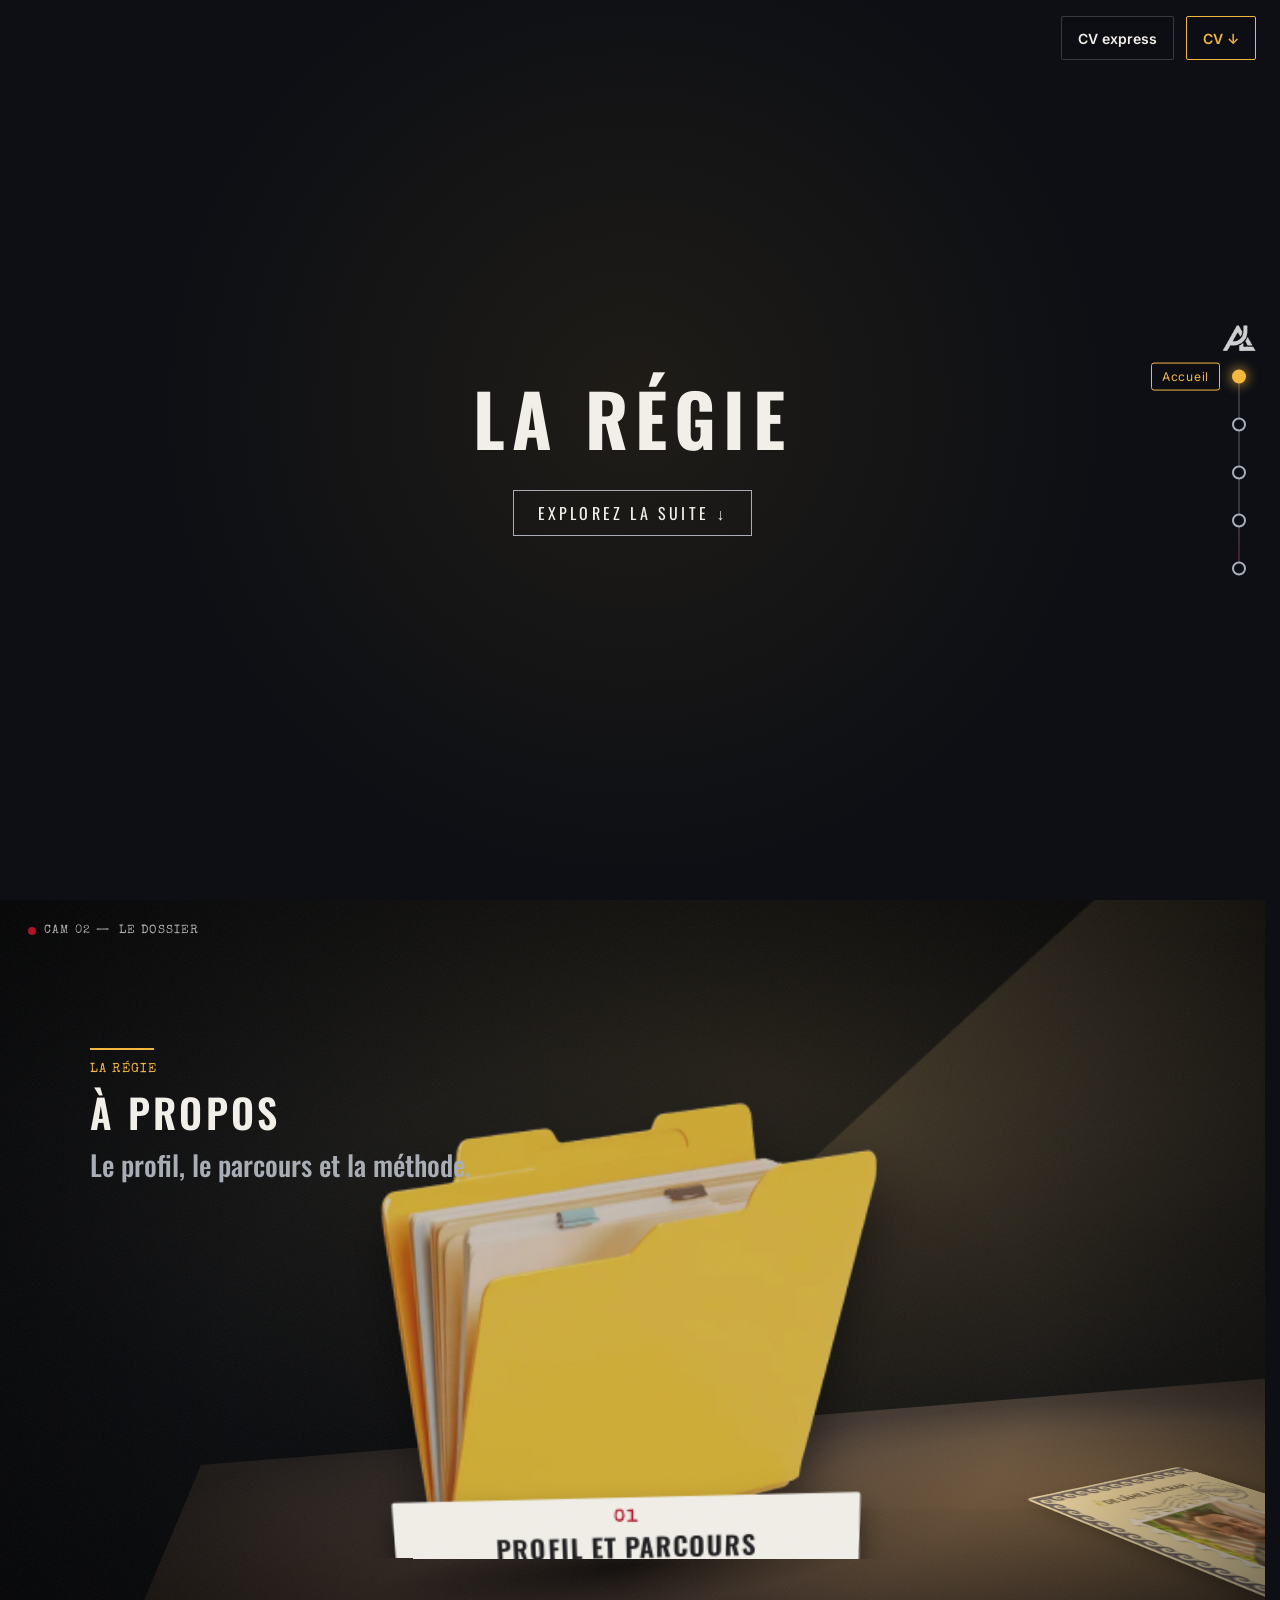
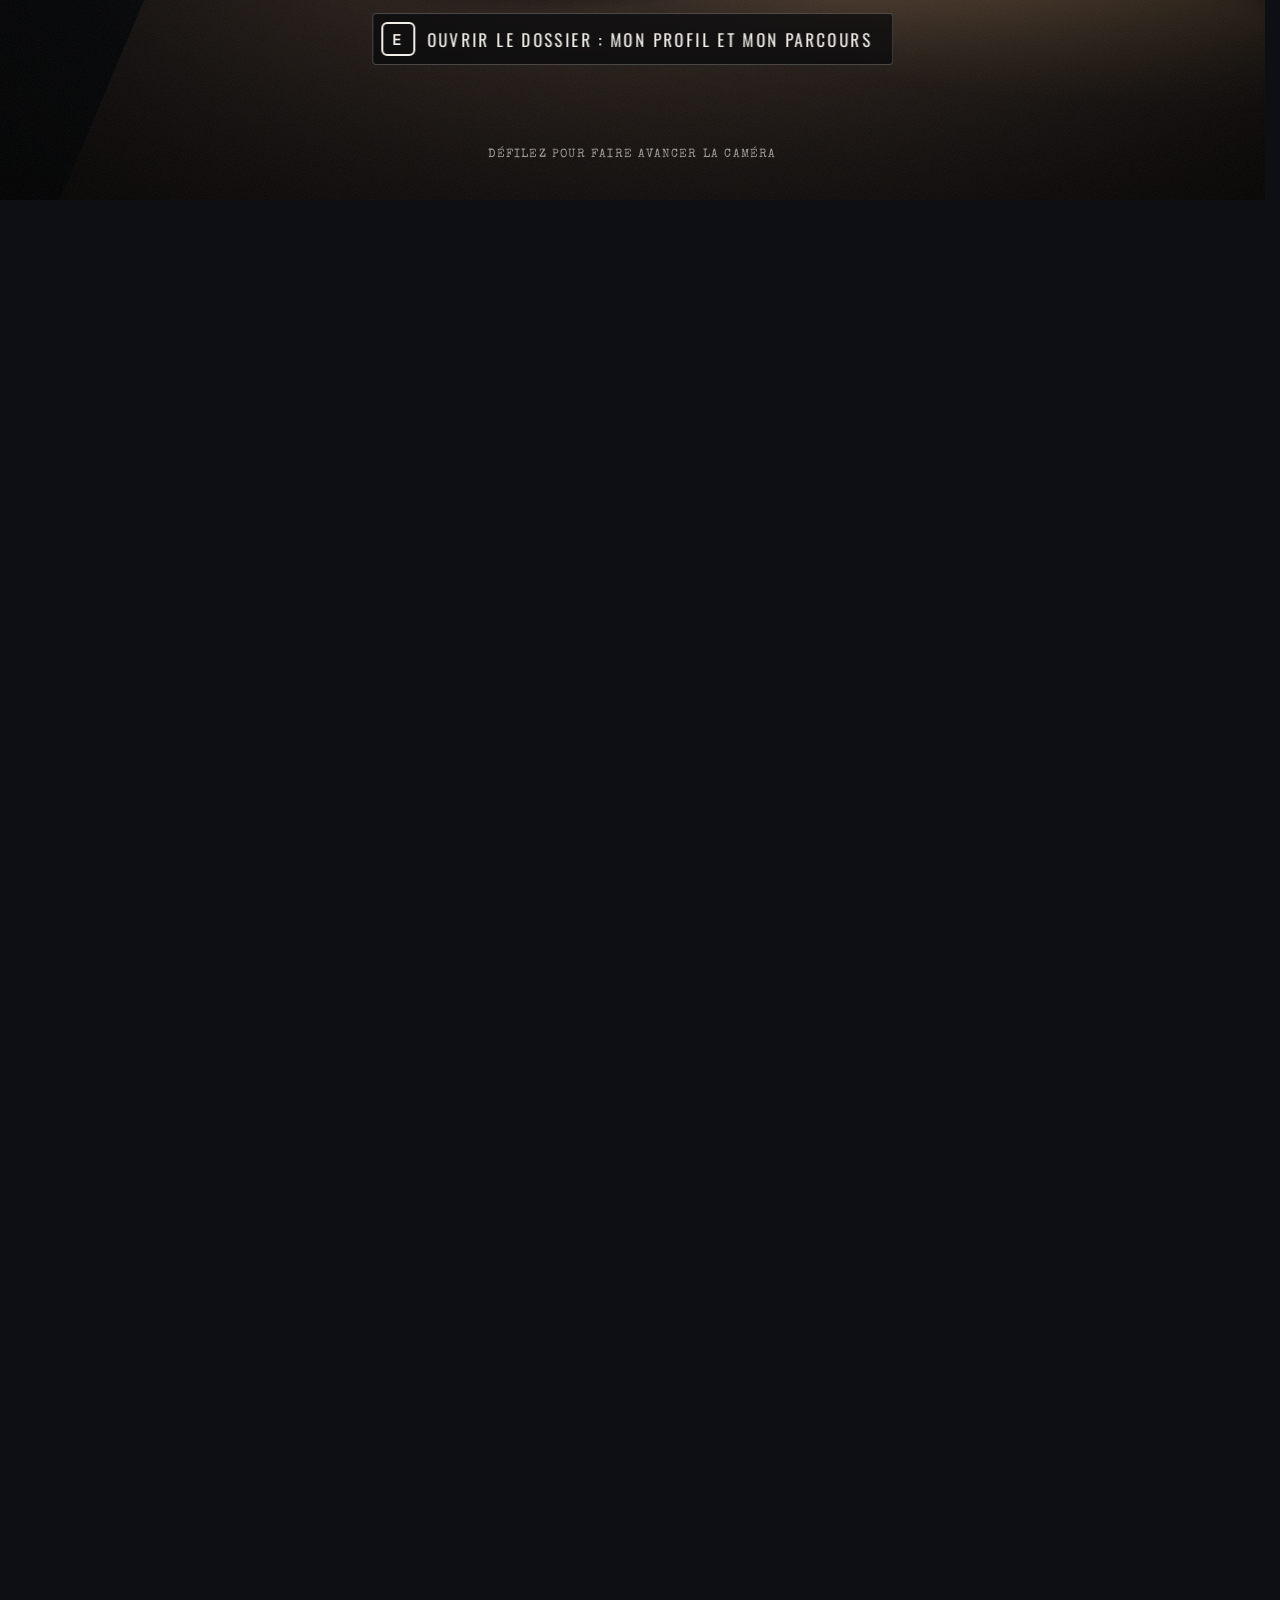
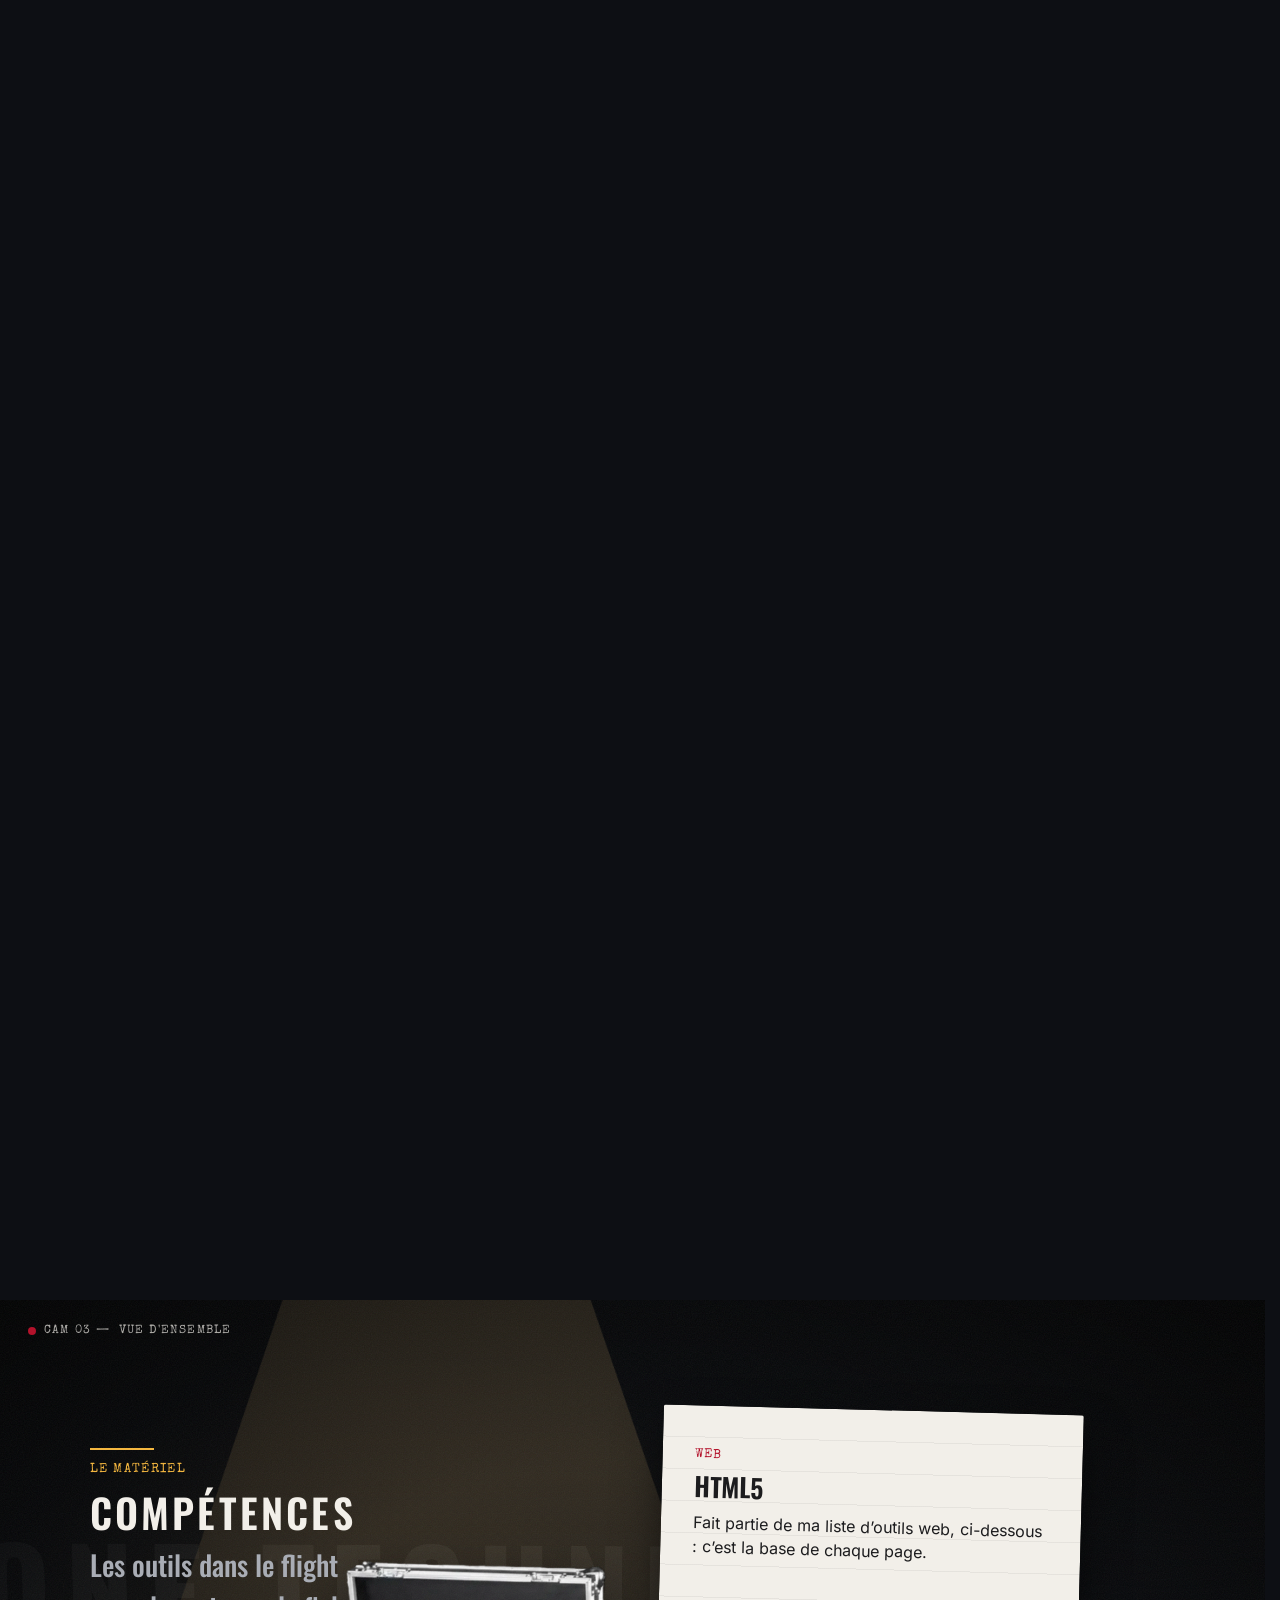
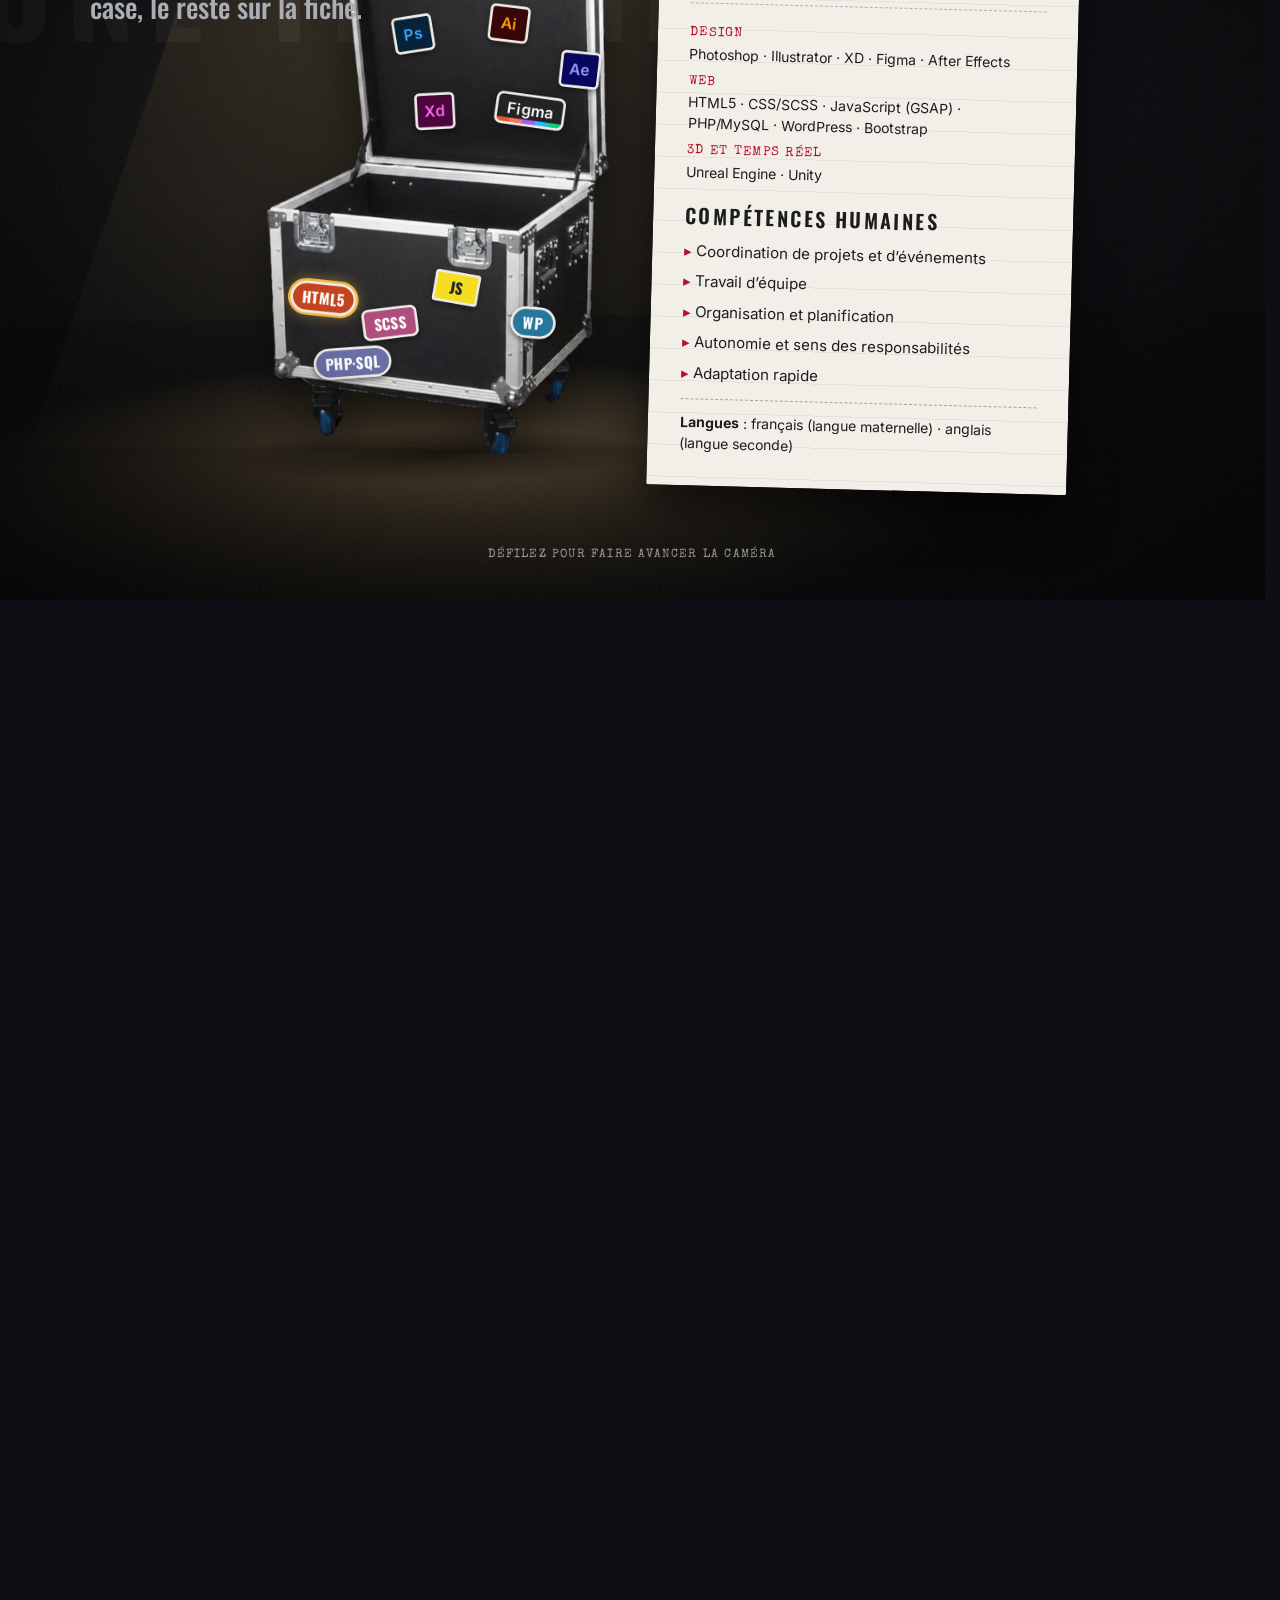
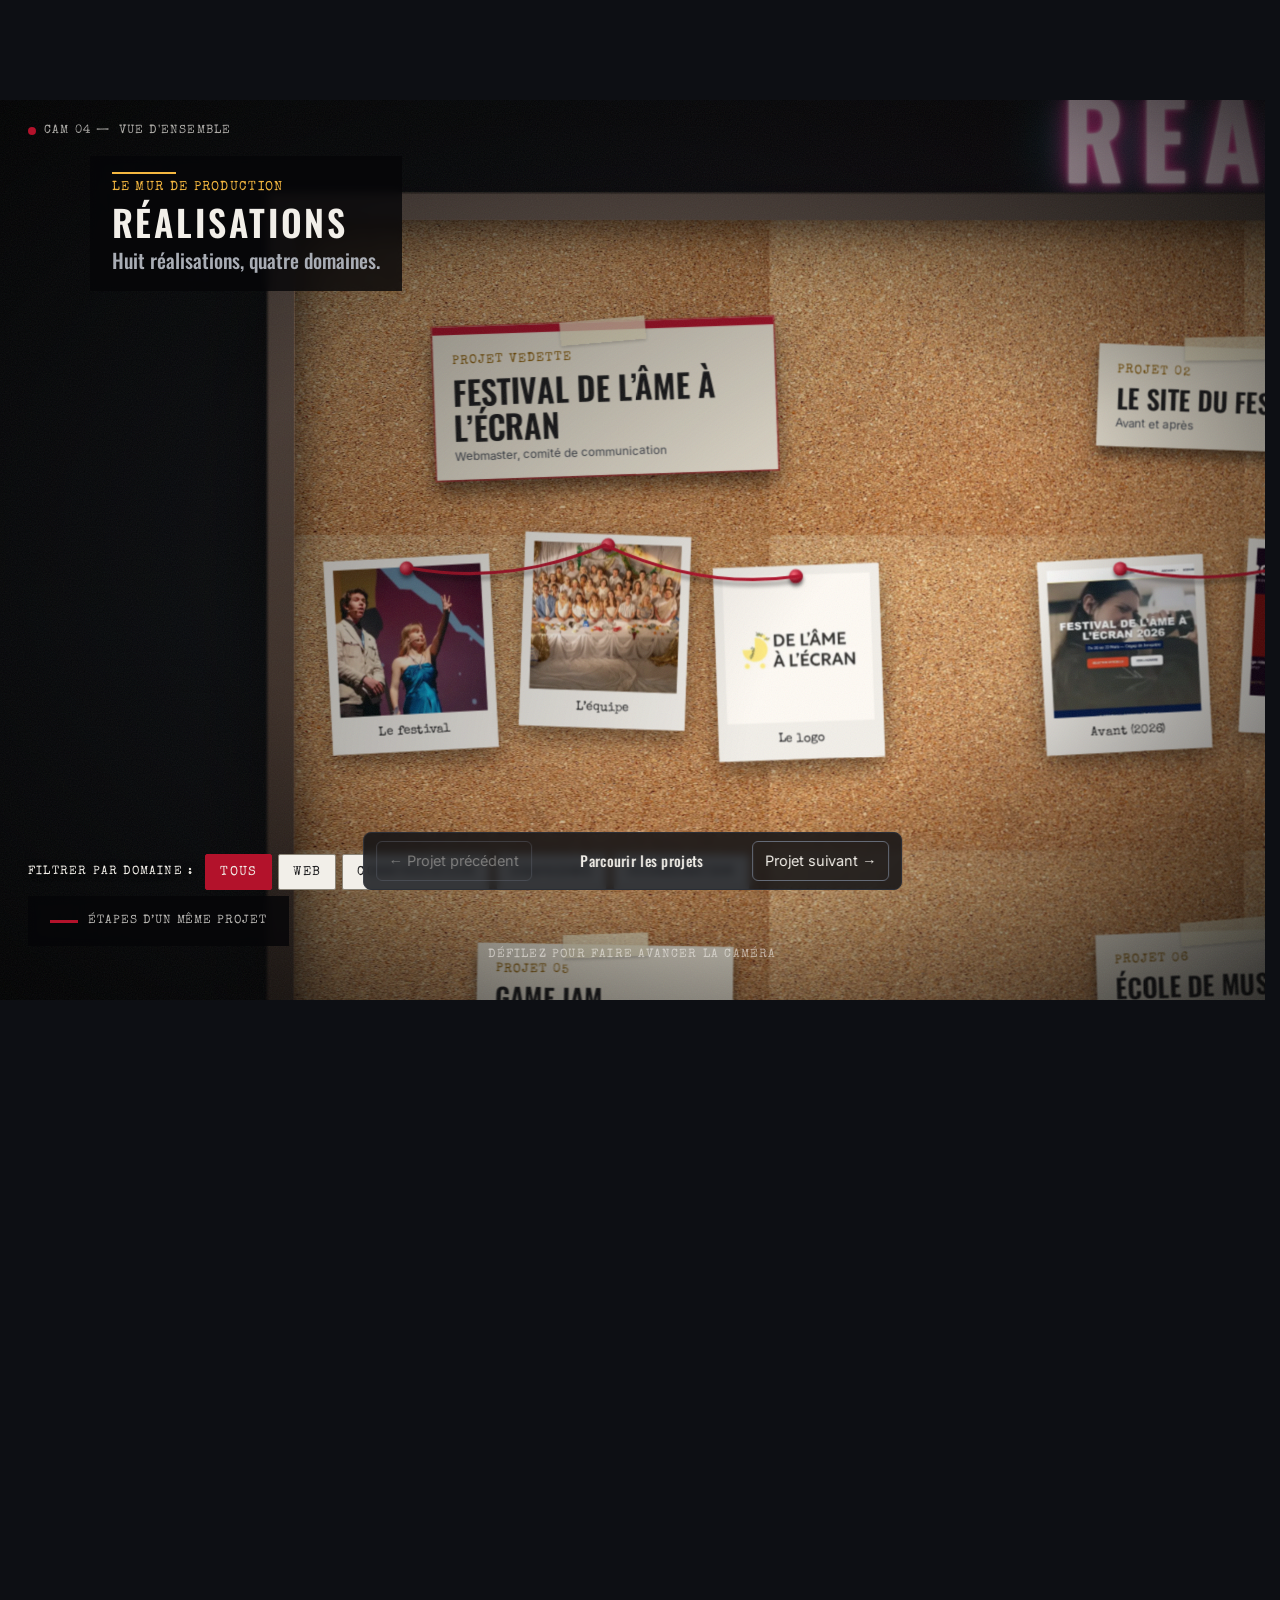
==== commit 9eba7fc9: "Matériel : la fiche technique est visible dès le premier plan, on peut cliquer un autocollant sans d" ====
--- a/index.html
+++ b/index.html
@@ -348,7 +348,7 @@
         <div class="fiche__selection" aria-live="polite">
           <p class="fiche__categorie" id="fiche-categorie">Fiche technique</p>
           <h3 class="fiche__titre" id="fiche-titre">Aucun autocollant sélectionné</h3>
-          <p class="fiche__description" id="fiche-description">Survolez ou sélectionnez un autocollant sur le flight case.</p>
+          <p class="fiche__description" id="fiche-description">Cliquez sur un autocollant du flight case, ou défilez pour vous en approcher.</p>
         </div>
 
         <dl class="fiche__outils">
--- a/assets/css/style.css
+++ b/assets/css/style.css
@@ -1209,17 +1209,6 @@
   }
 }
 
-.scene--competences[data-plan="0"] .hud__fiche {
-  opacity: 0;
-  visibility: hidden;
-  translate: 40px -50%;
-}
-@media (max-width: 768px) {
-  .scene--competences[data-plan="0"] .hud__fiche {
-    translate: 0 40px;
-  }
-}
-
 html.mouvement-reduit .scene--competences.lumiere-allumee .projecteur,
 html.mouvement-reduit .scene--competences.lumiere-allumee .flaque-lumiere {
   animation: none;
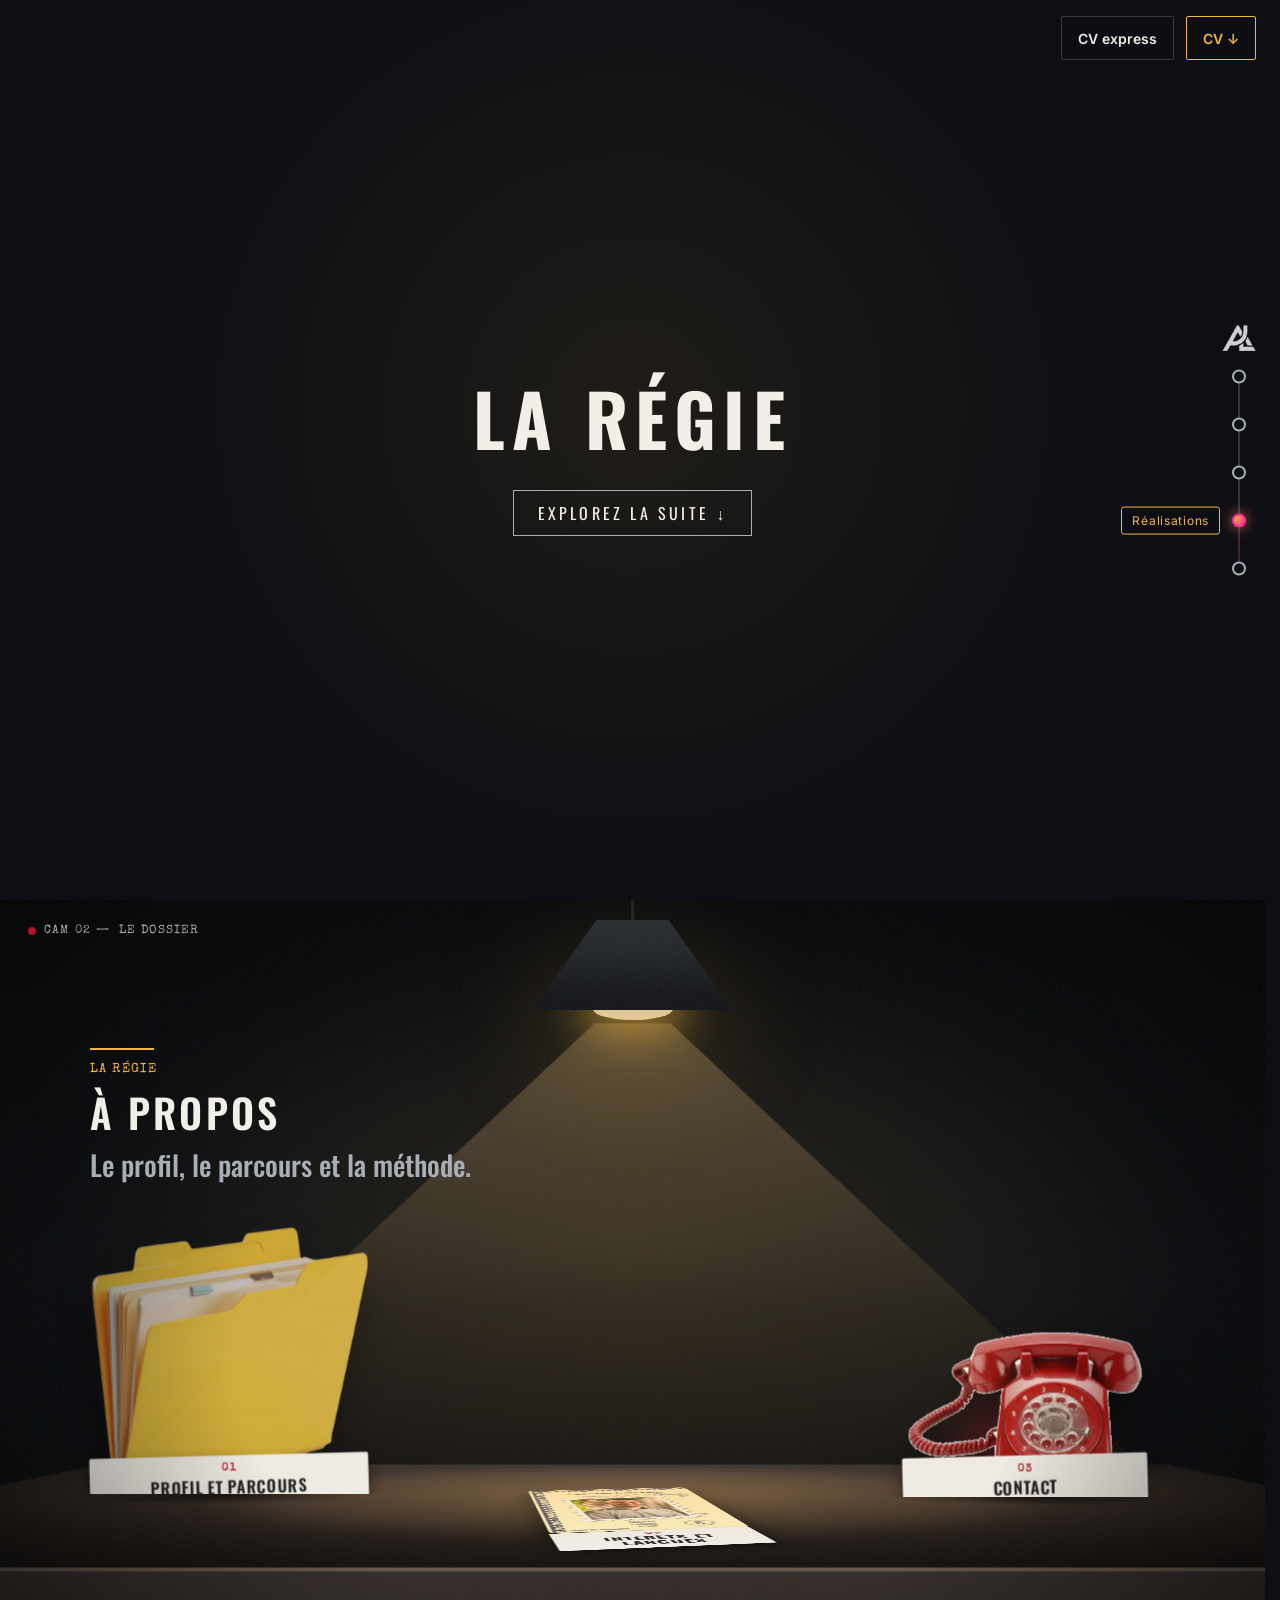
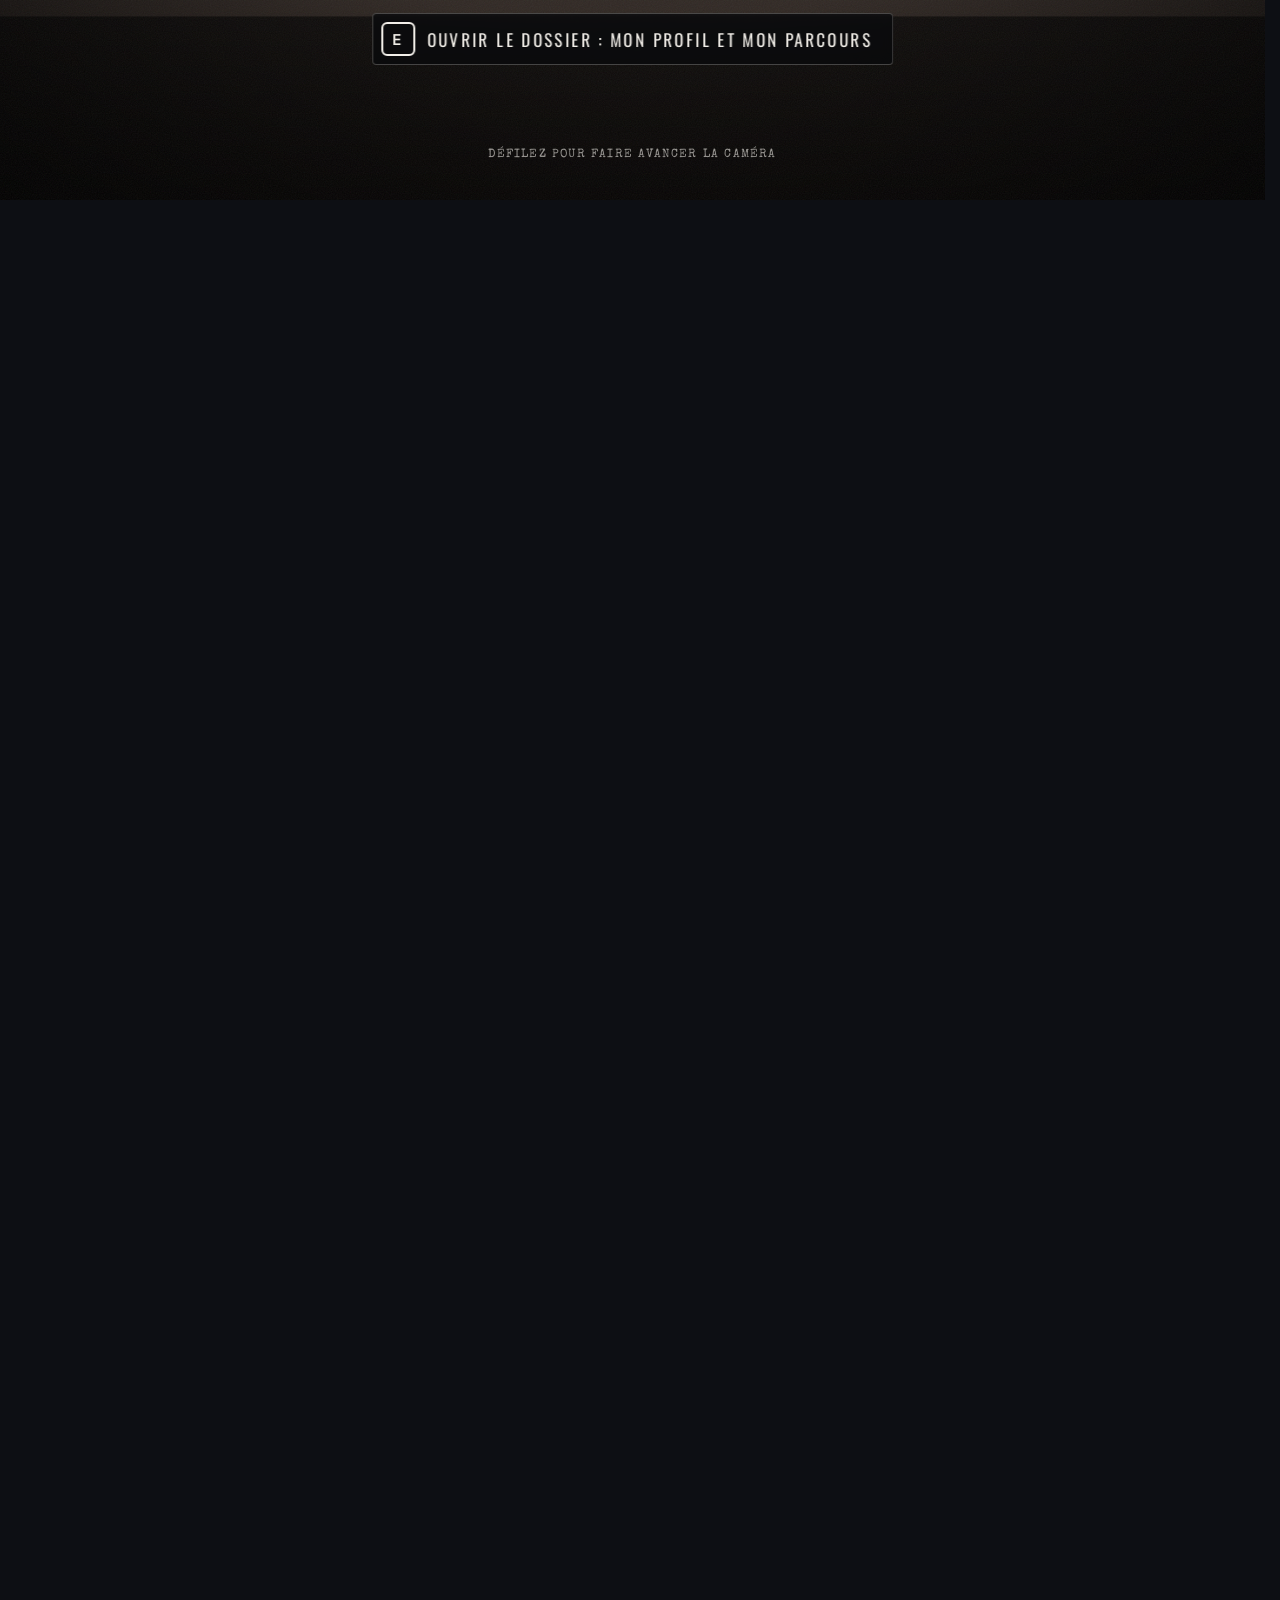
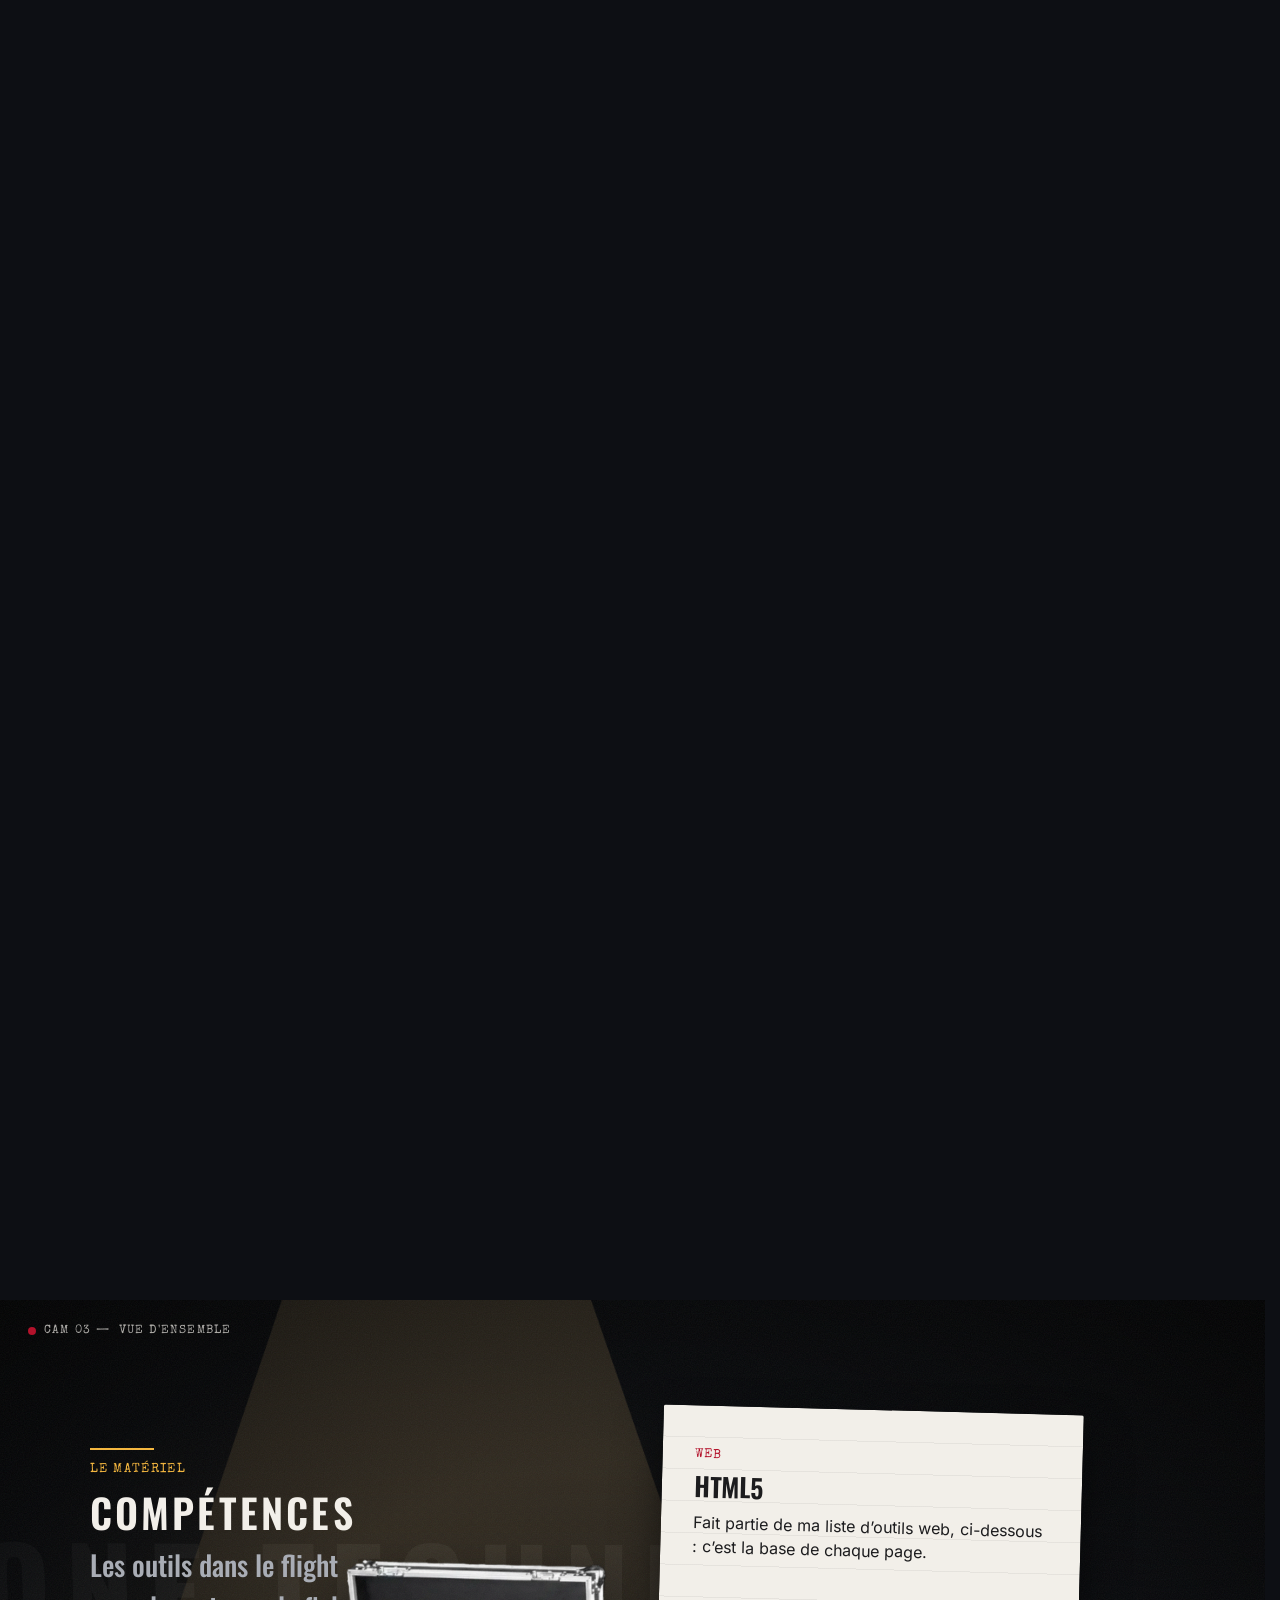
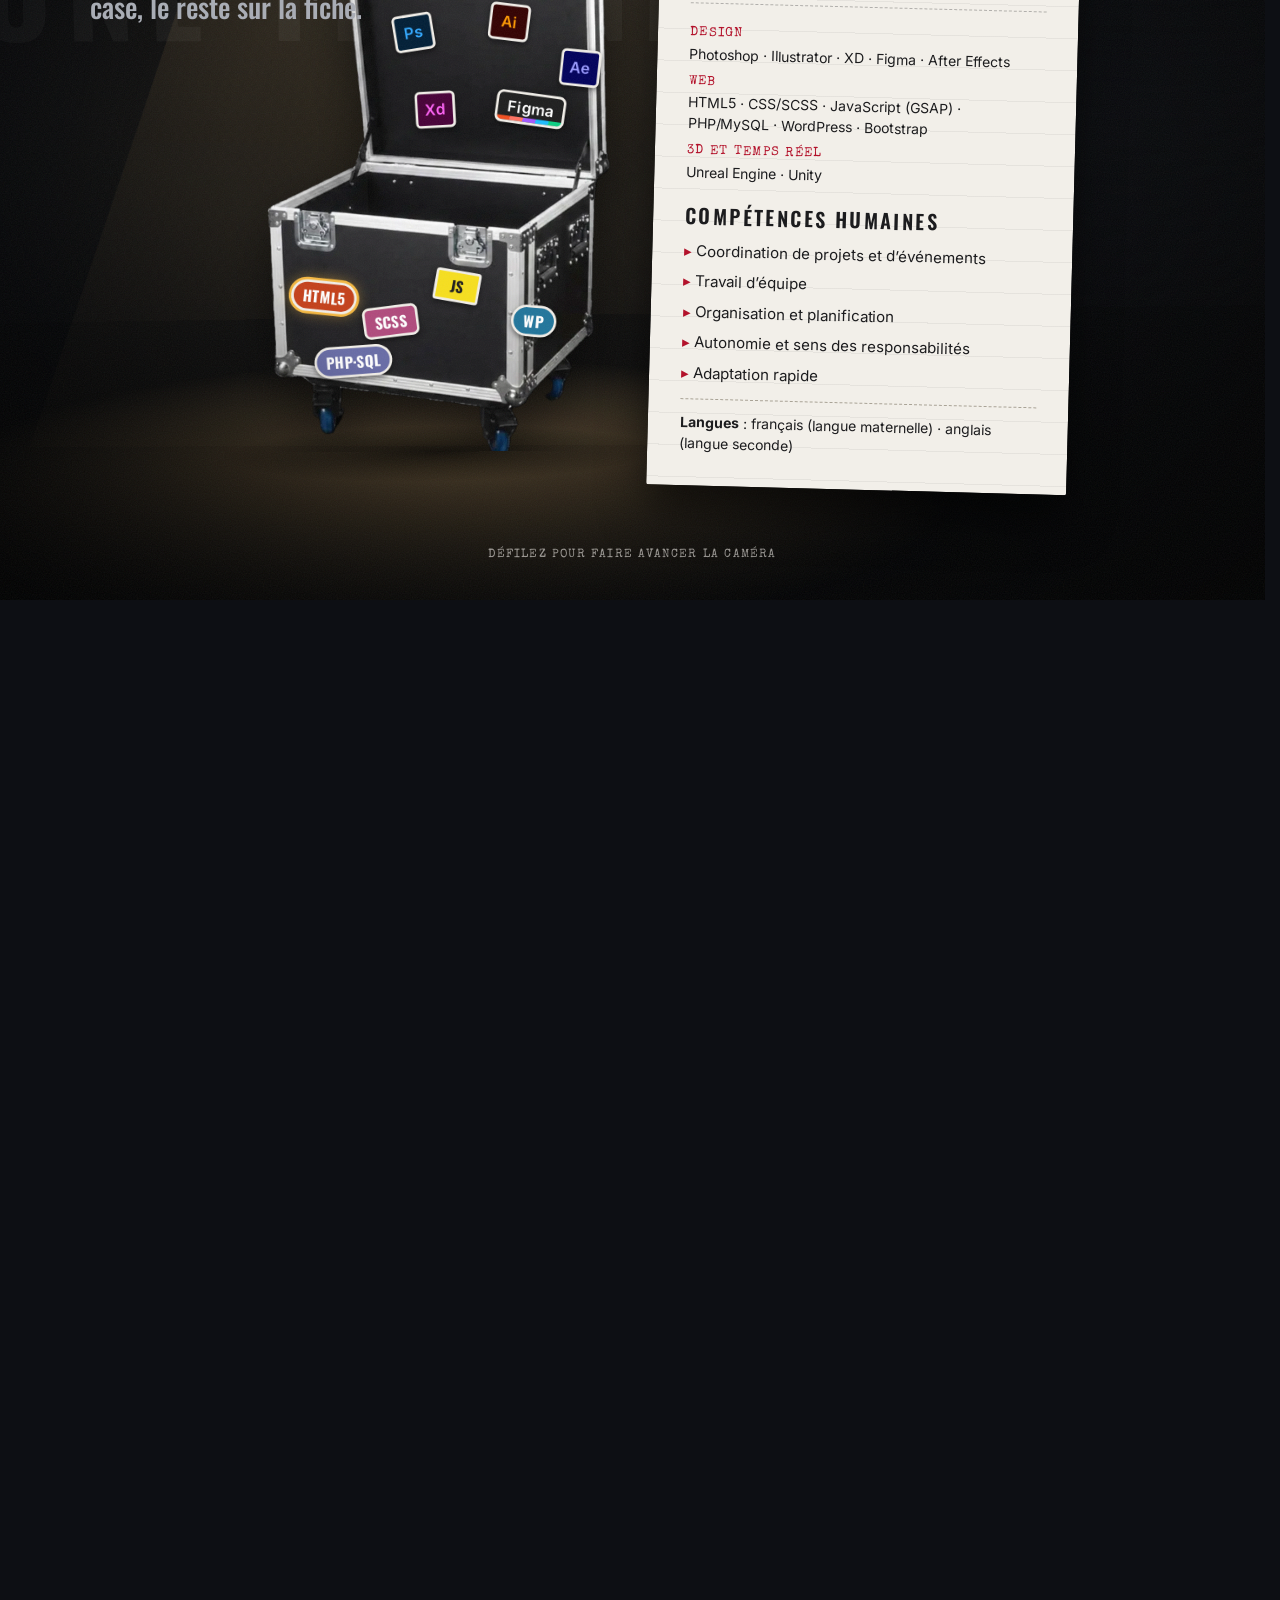
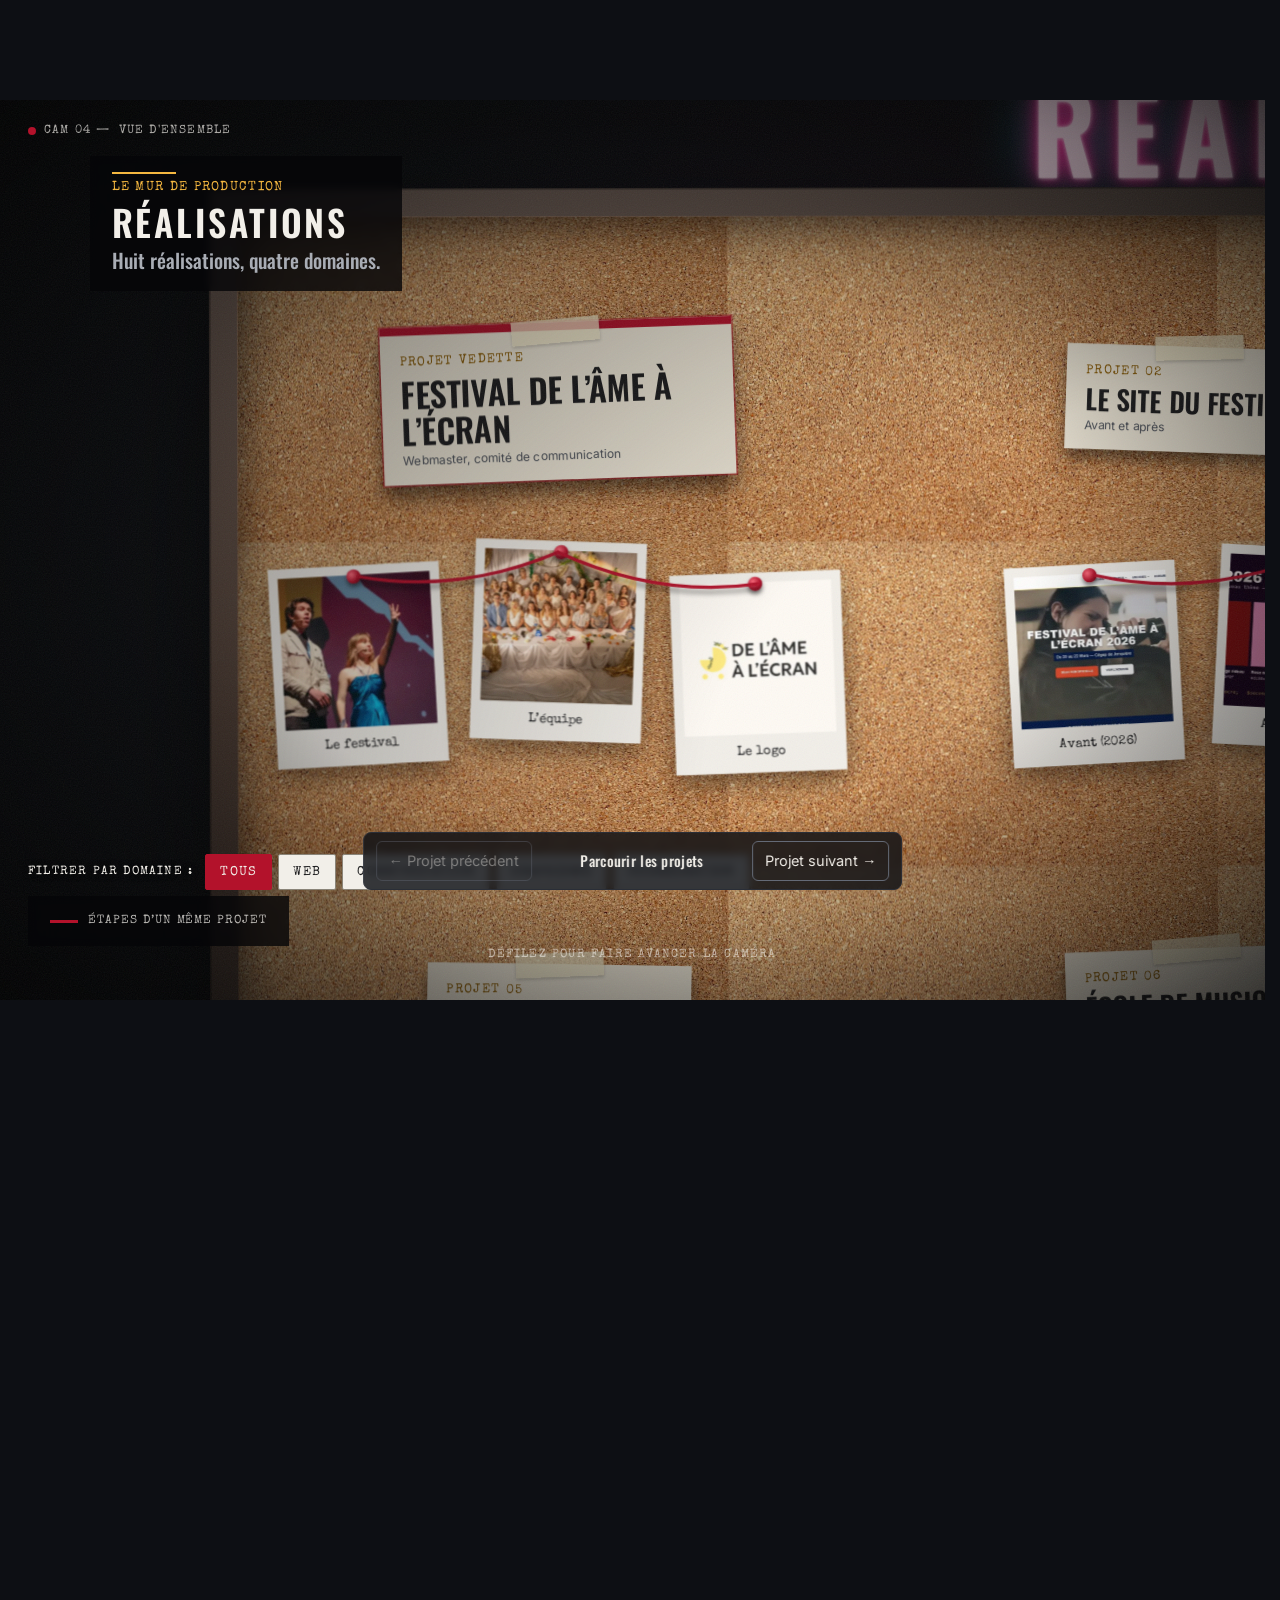
==== commit 1aab56e5: "Mandat de l'École de musique : WordPress ajouté aux outils et à l'autocollant WP Co-Authored-By: Cla" ====
--- a/index.html
+++ b/index.html
@@ -320,7 +320,7 @@
           <button class="autocollant autocollant--wp" type="button" style="--x: 77%; --y: 72%; --rotation: 5deg;"
             data-categorie="Web"
             data-titre="WordPress"
-            data-description="Utilisé dans : Rentrée Magique 101 (thème Frost retravaillé en CSS).">WP</button>
+            data-description="Utilisé dans : Rentrée Magique 101 (thème Frost retravaillé en CSS) et le mandat de l’École de musique du Bas-Saguenay.">WP</button>
         </div>
       </div>
     </div>
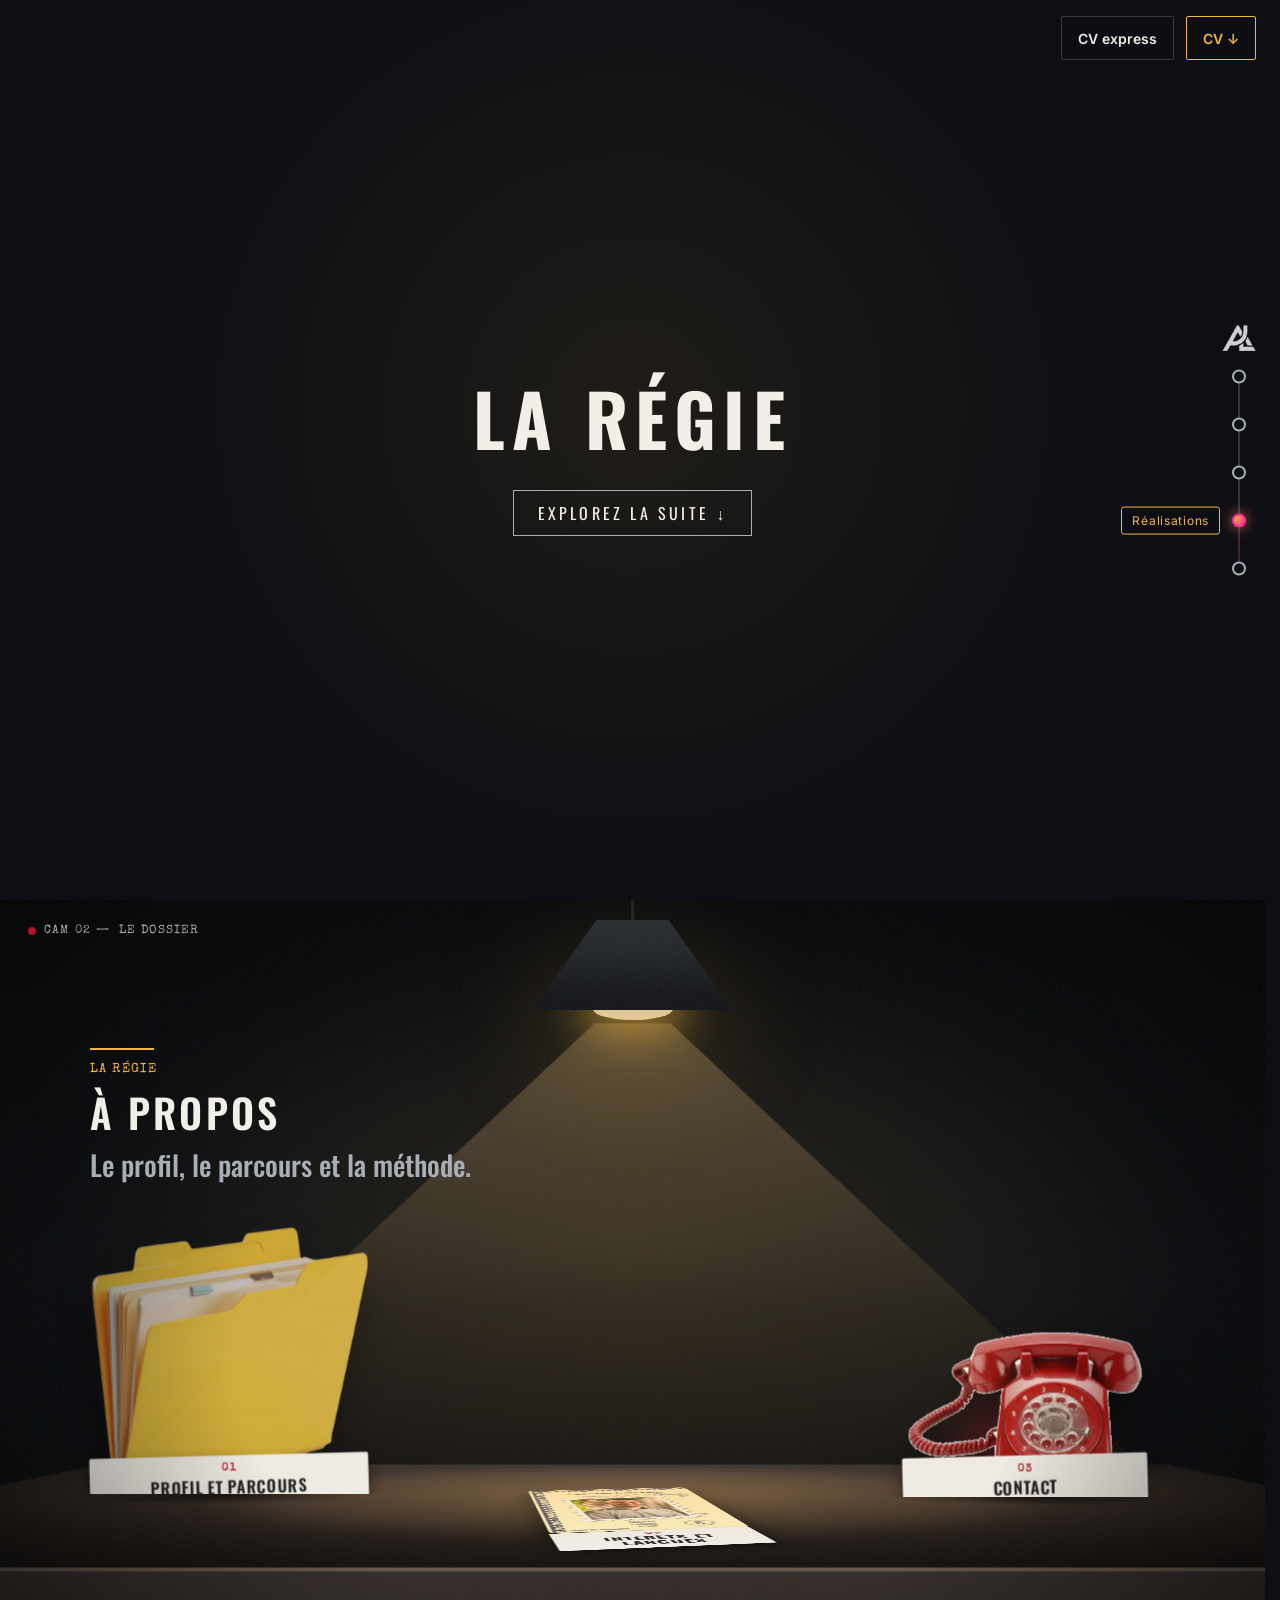
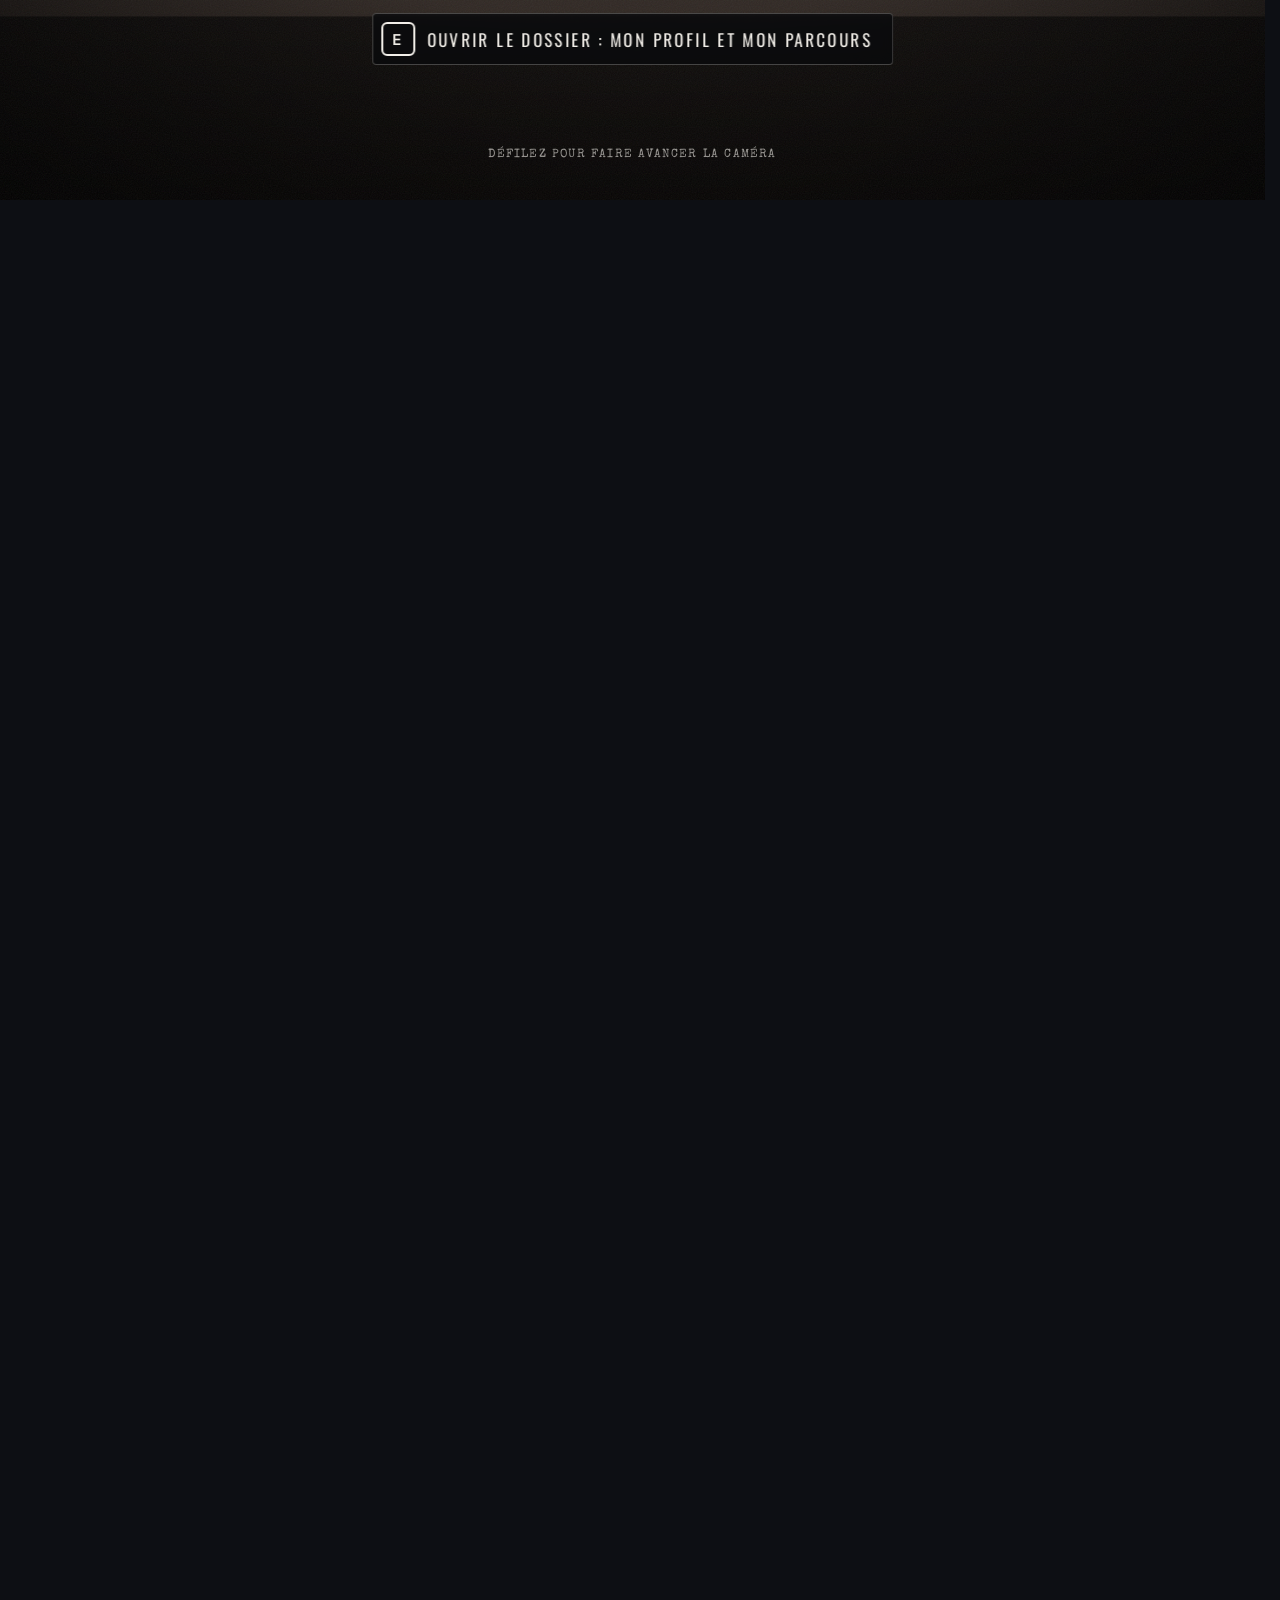
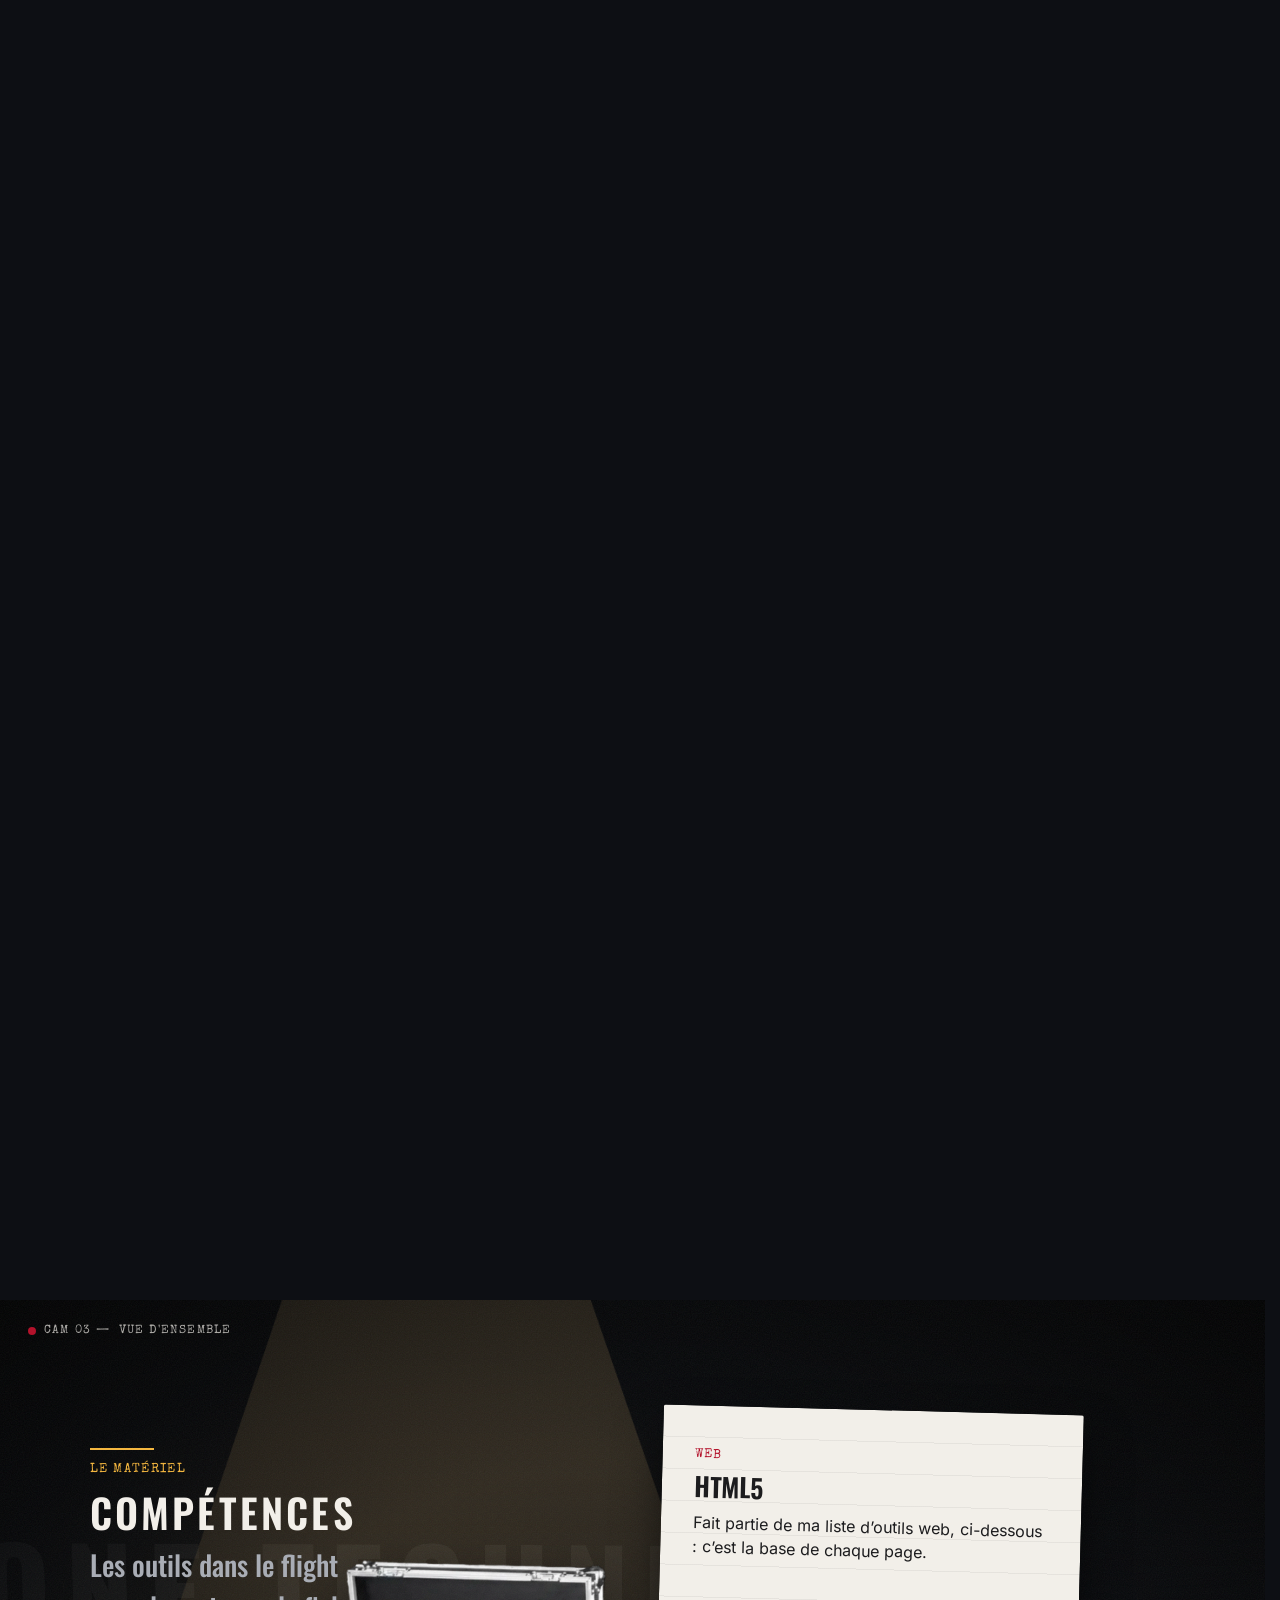
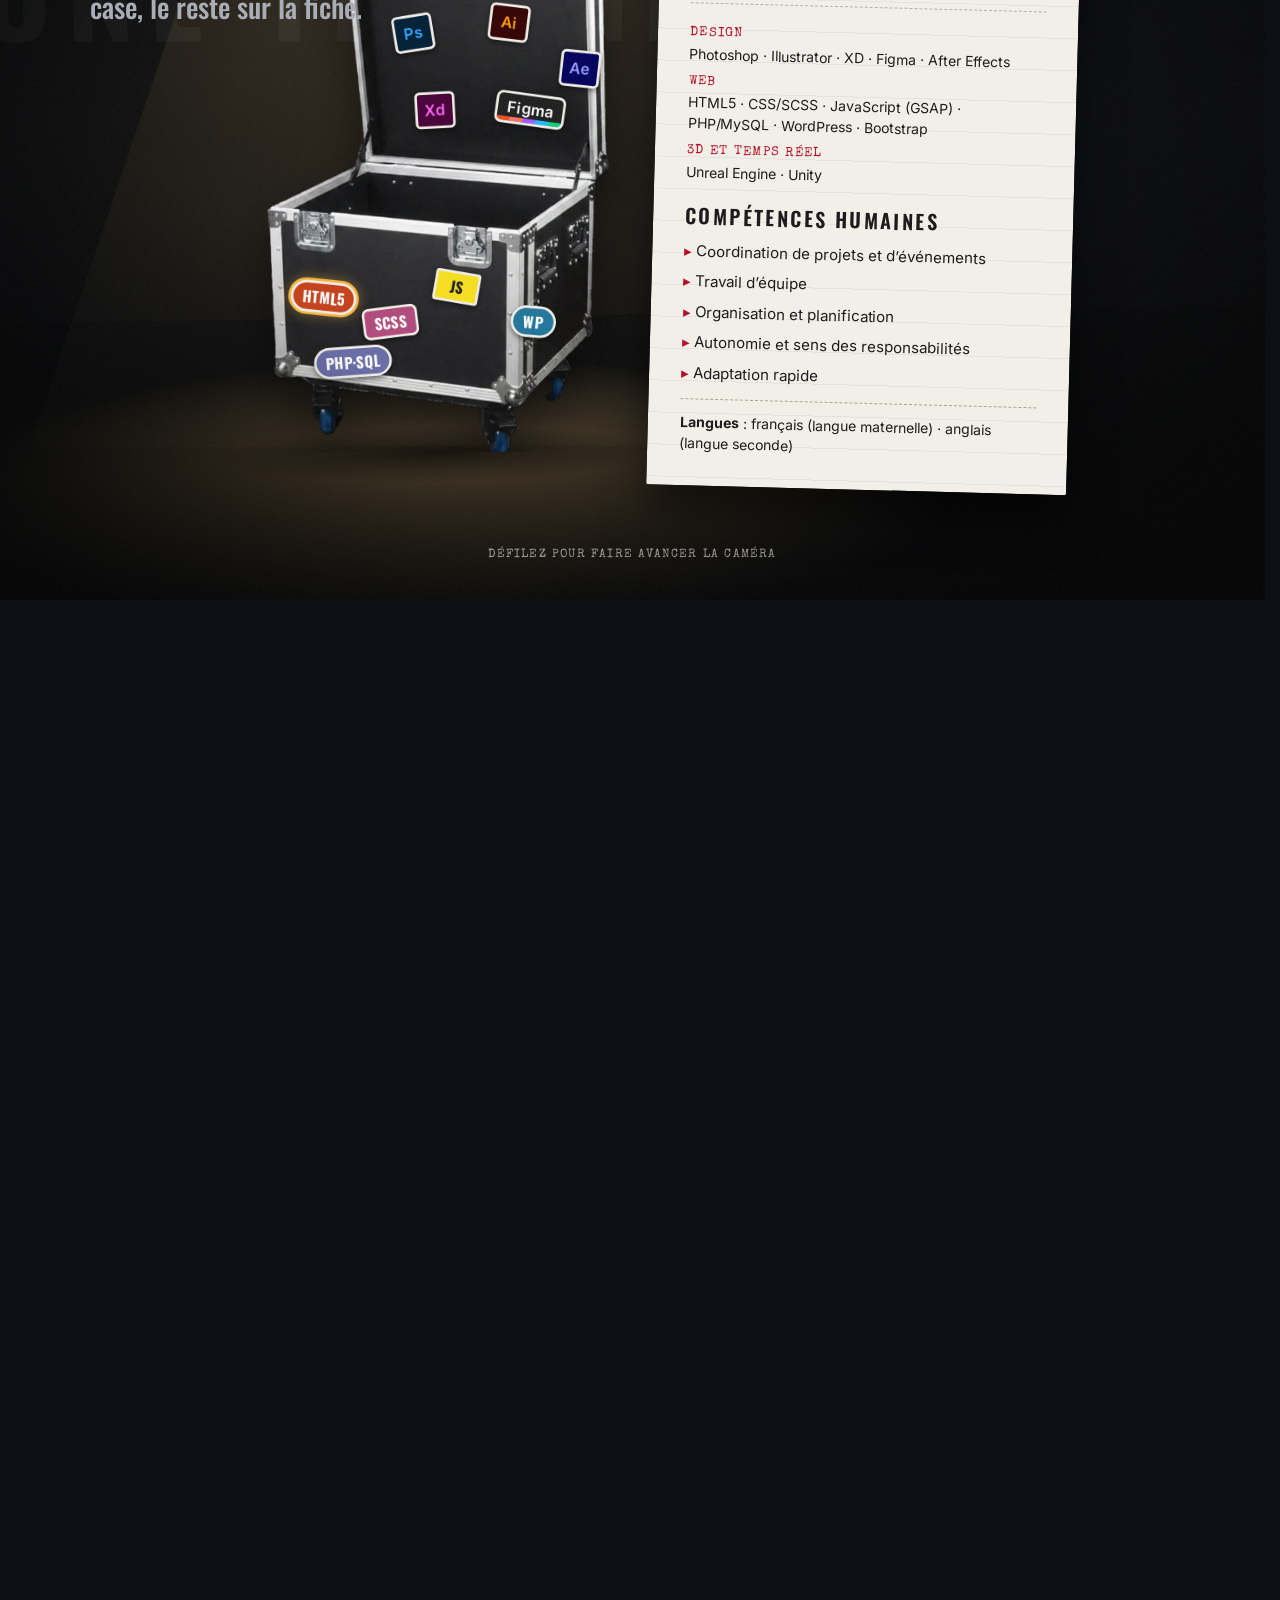
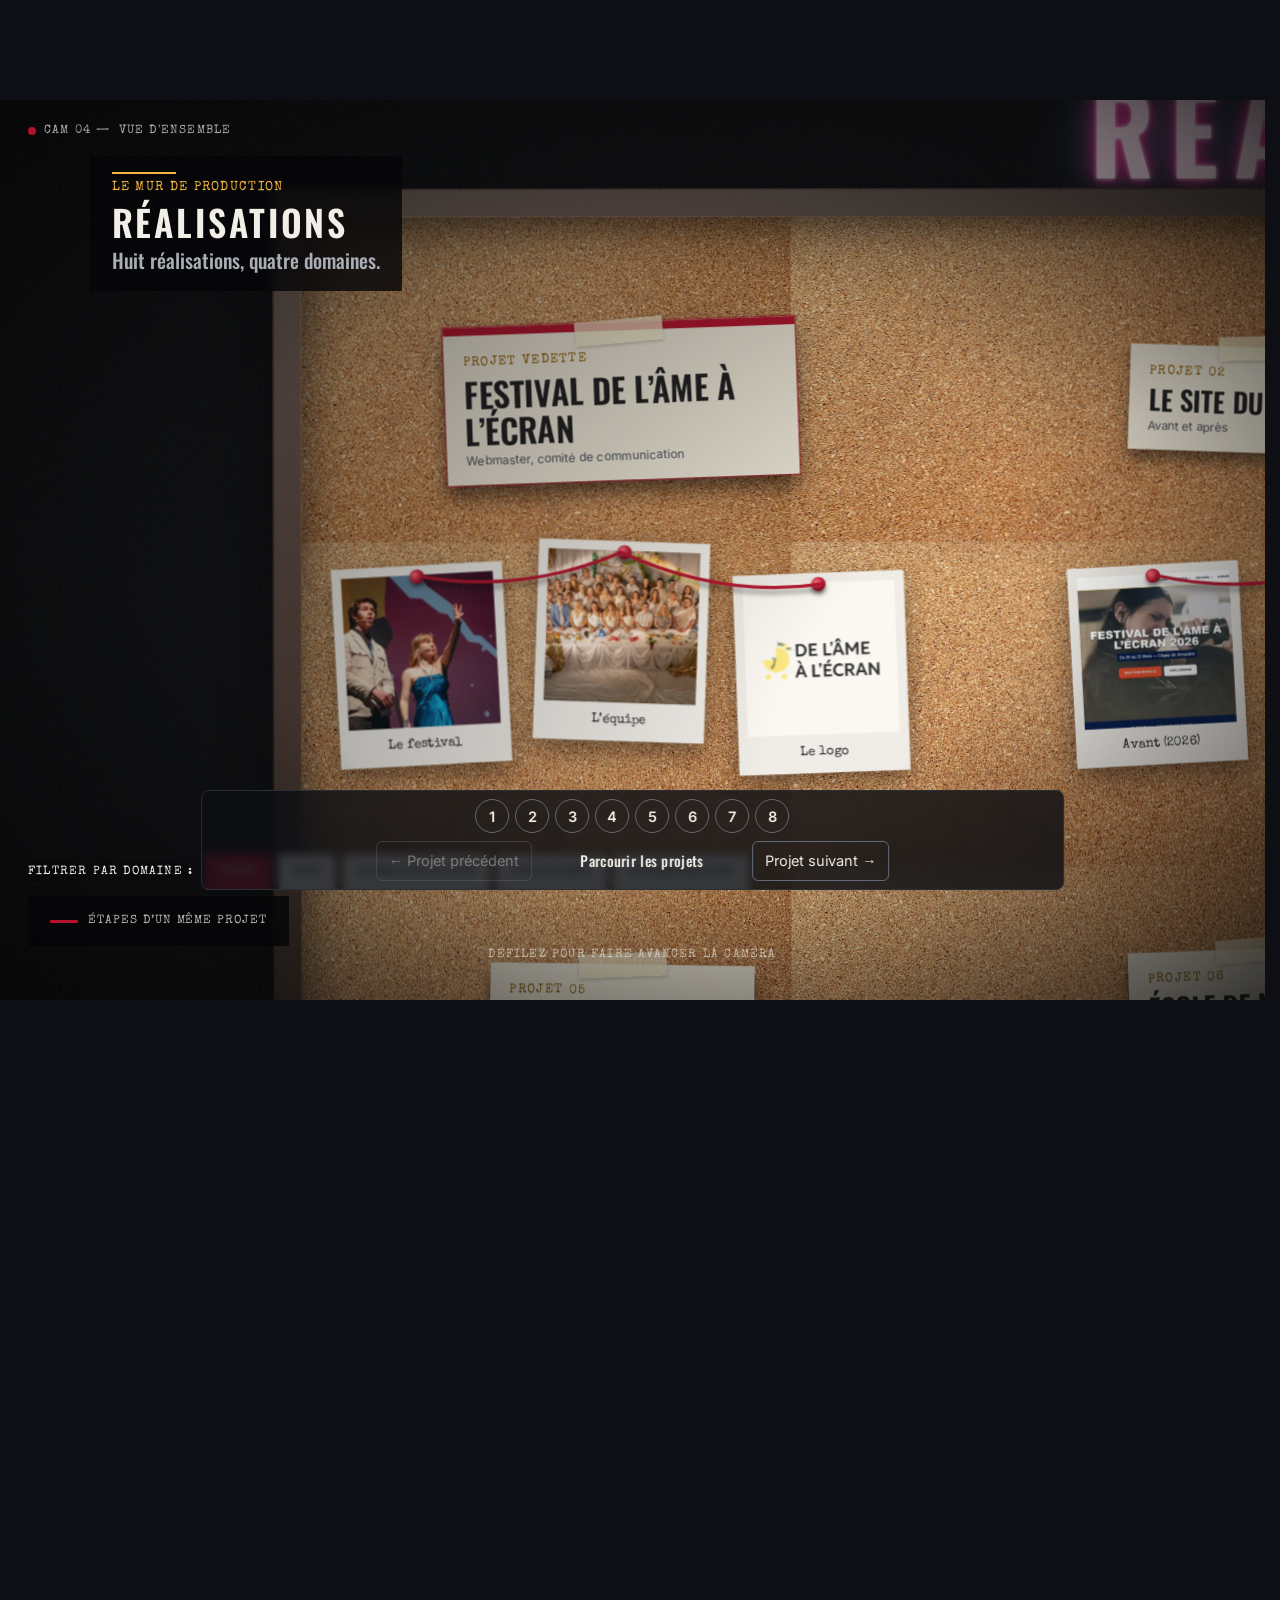
==== commit 9267ffda: "Mur et fiches : index numéroté des 8 projets, caméra qui suit le focus clavier, projet précédent/sui" ====
--- a/index.html
+++ b/index.html
@@ -545,6 +545,7 @@
       </div>
 
       <nav class="parcours" aria-label="Parcourir les projets un par un" hidden>
+        <ol class="parcours__index" data-parcours-index aria-label="Aller directement à un projet"></ol>
         <button class="parcours__bouton" type="button" data-parcours="precedent">← Projet précédent</button>
         <p class="parcours__etat" aria-live="polite"><span data-parcours-compteur></span> <strong data-parcours-nom>Parcourir les projets</strong></p>
         <button class="parcours__bouton" type="button" data-parcours="suivant">Projet suivant →</button>
--- a/assets/css/style.css
+++ b/assets/css/style.css
@@ -1627,6 +1627,39 @@
   display: none;
 }
 
+.parcours__index {
+  display: flex;
+  flex: 1 0 100%;
+  flex-wrap: wrap;
+  justify-content: center;
+  gap: 6px;
+  margin: 0;
+  padding: 0;
+  list-style: none;
+}
+
+.parcours__puce {
+  width: 34px;
+  height: 34px;
+  padding: 0;
+  background: transparent;
+  border: 1px solid var(--bordure-champ);
+  border-radius: 50%;
+  color: var(--texte);
+  font: inherit;
+  font-weight: 600;
+  font-size: 0.9rem;
+  cursor: pointer;
+}
+.parcours__puce:hover {
+  border-color: var(--accent);
+}
+.parcours__puce[aria-current=true] {
+  background: var(--accent);
+  border-color: var(--accent);
+  color: var(--fond);
+}
+
 .modale {
   position: fixed;
   inset: 0;
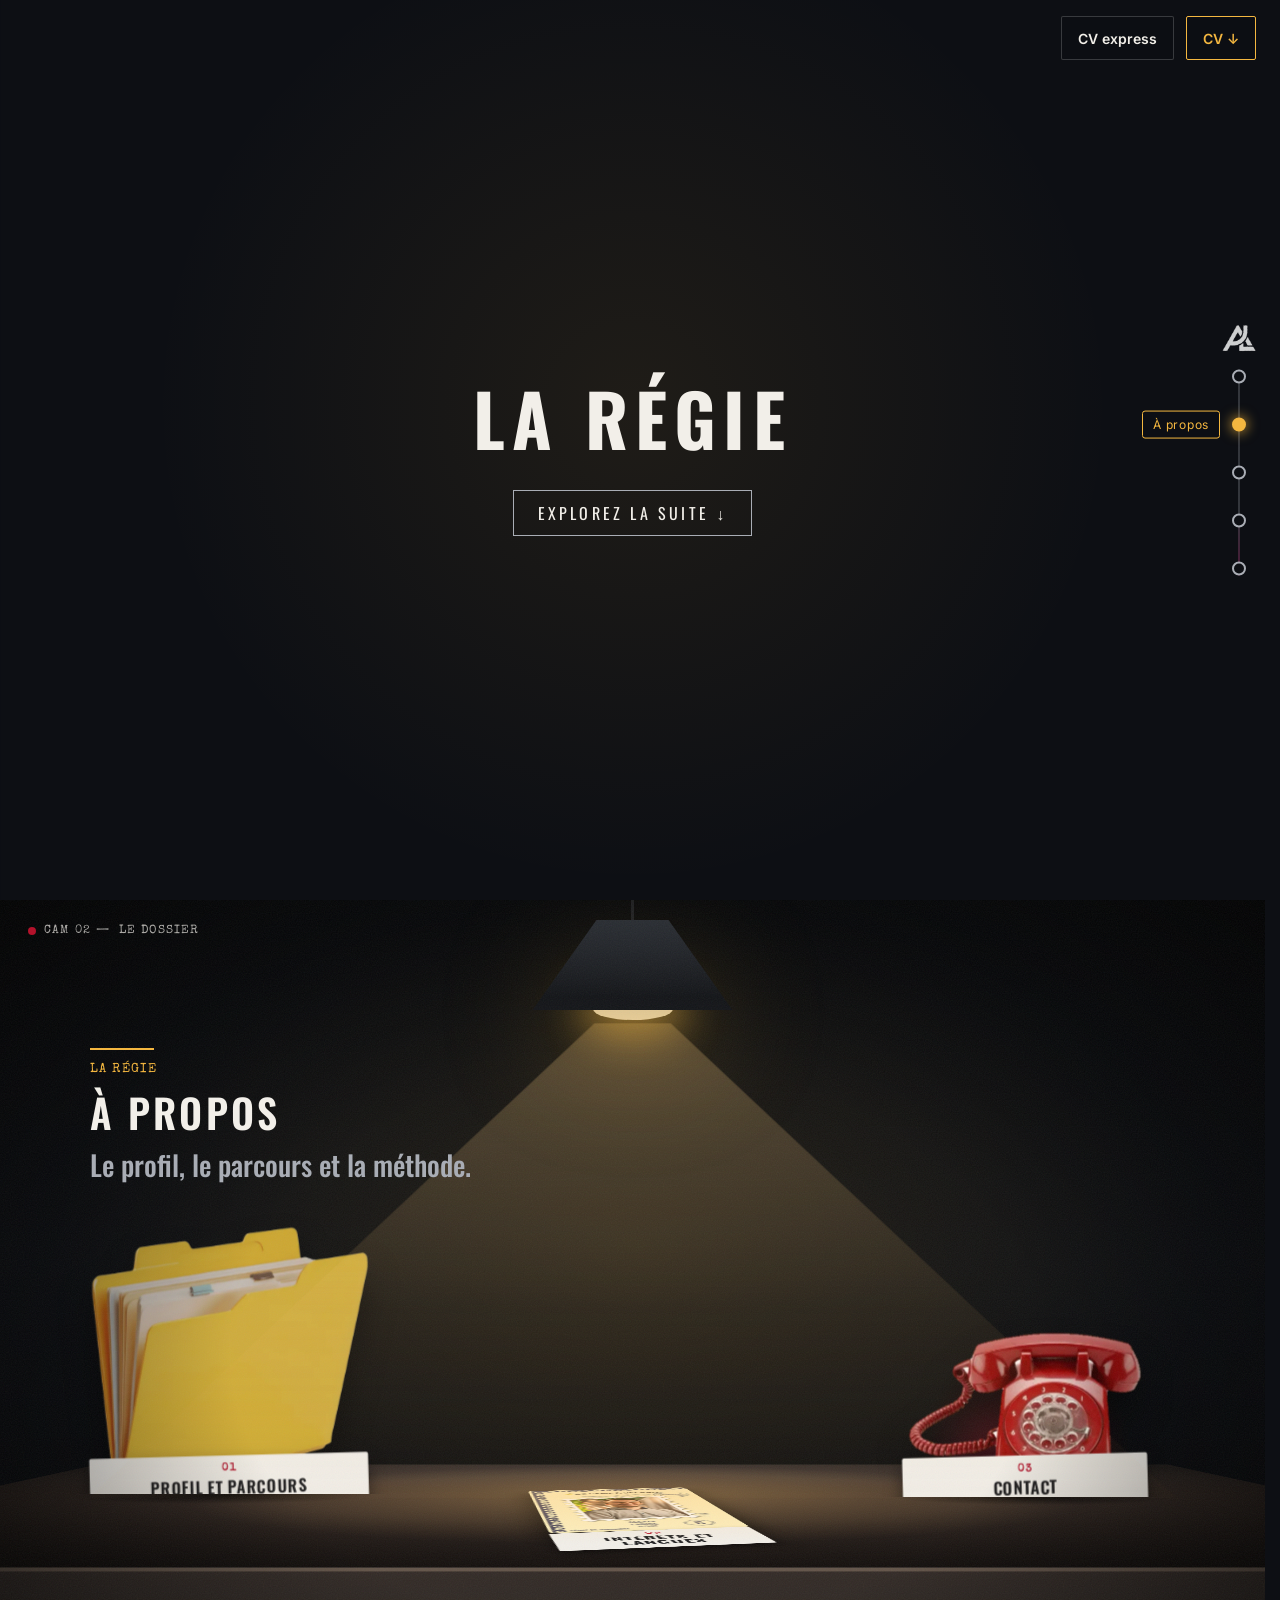
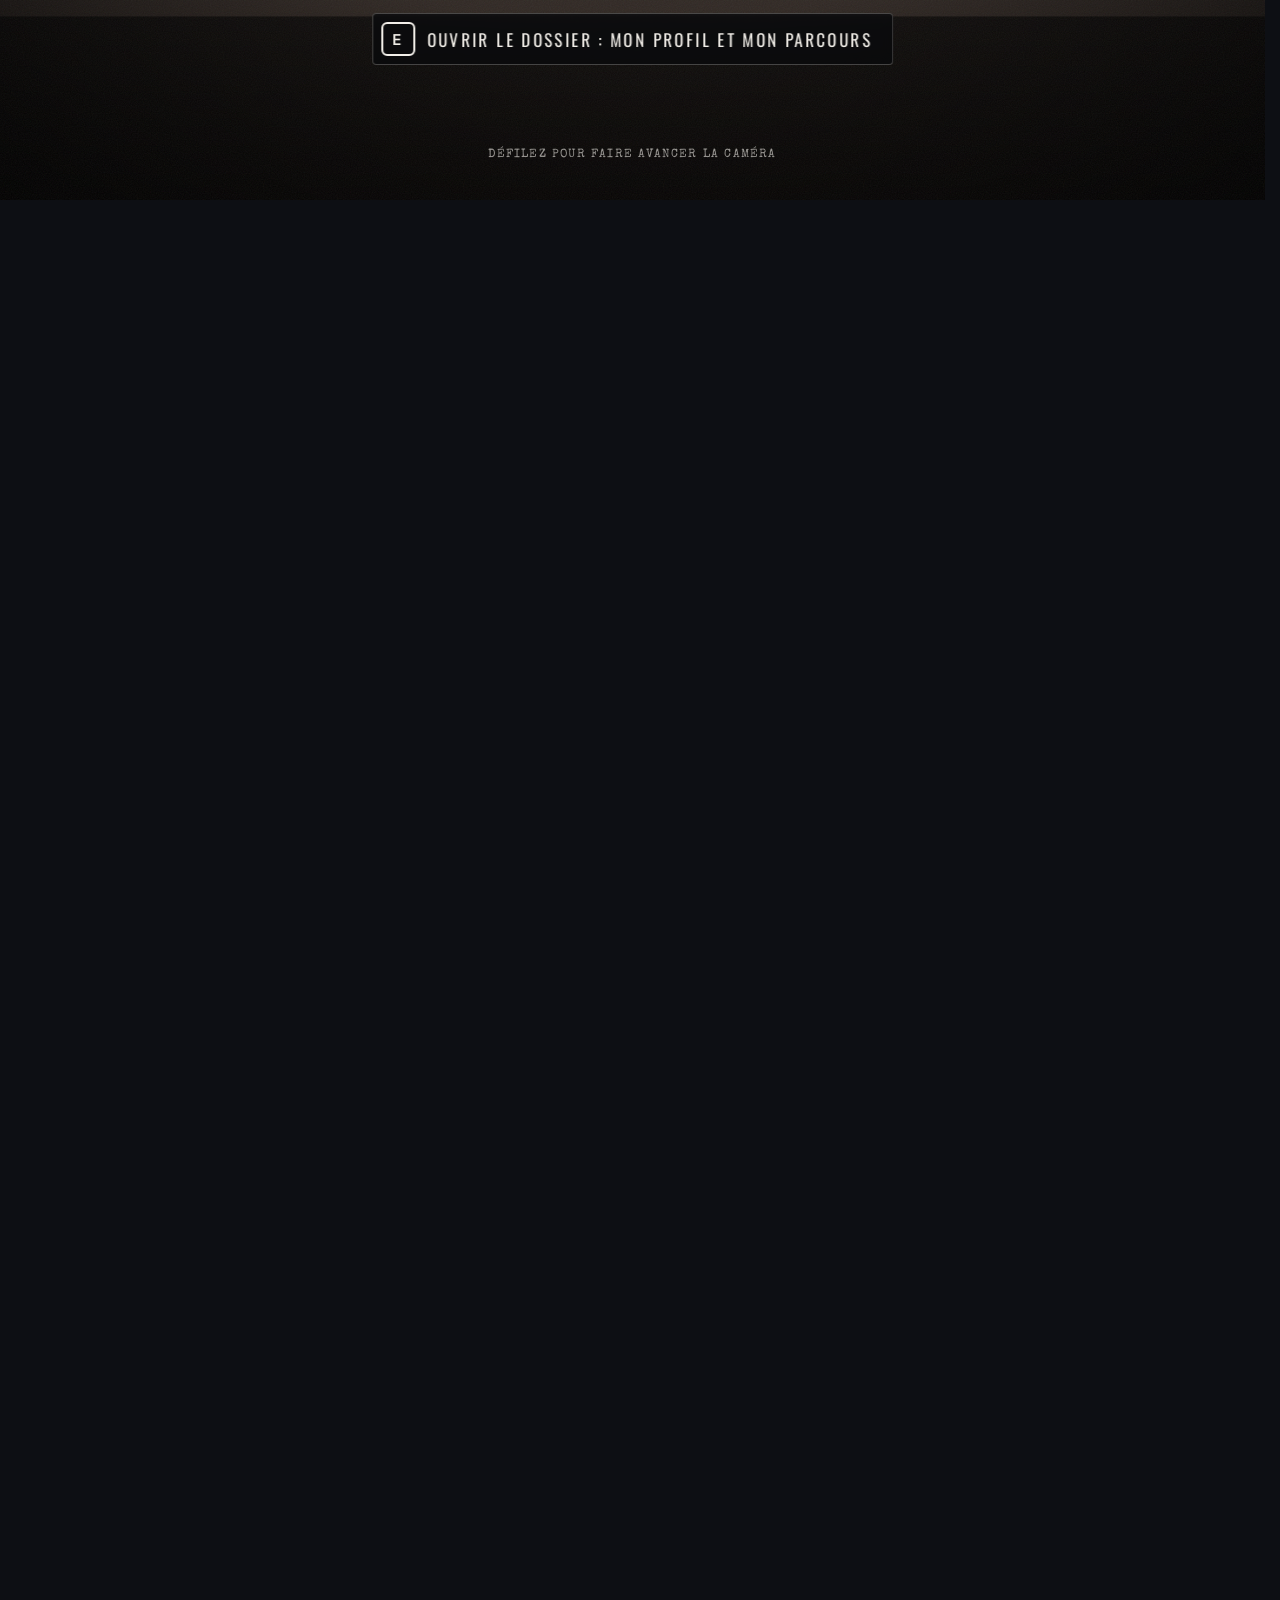
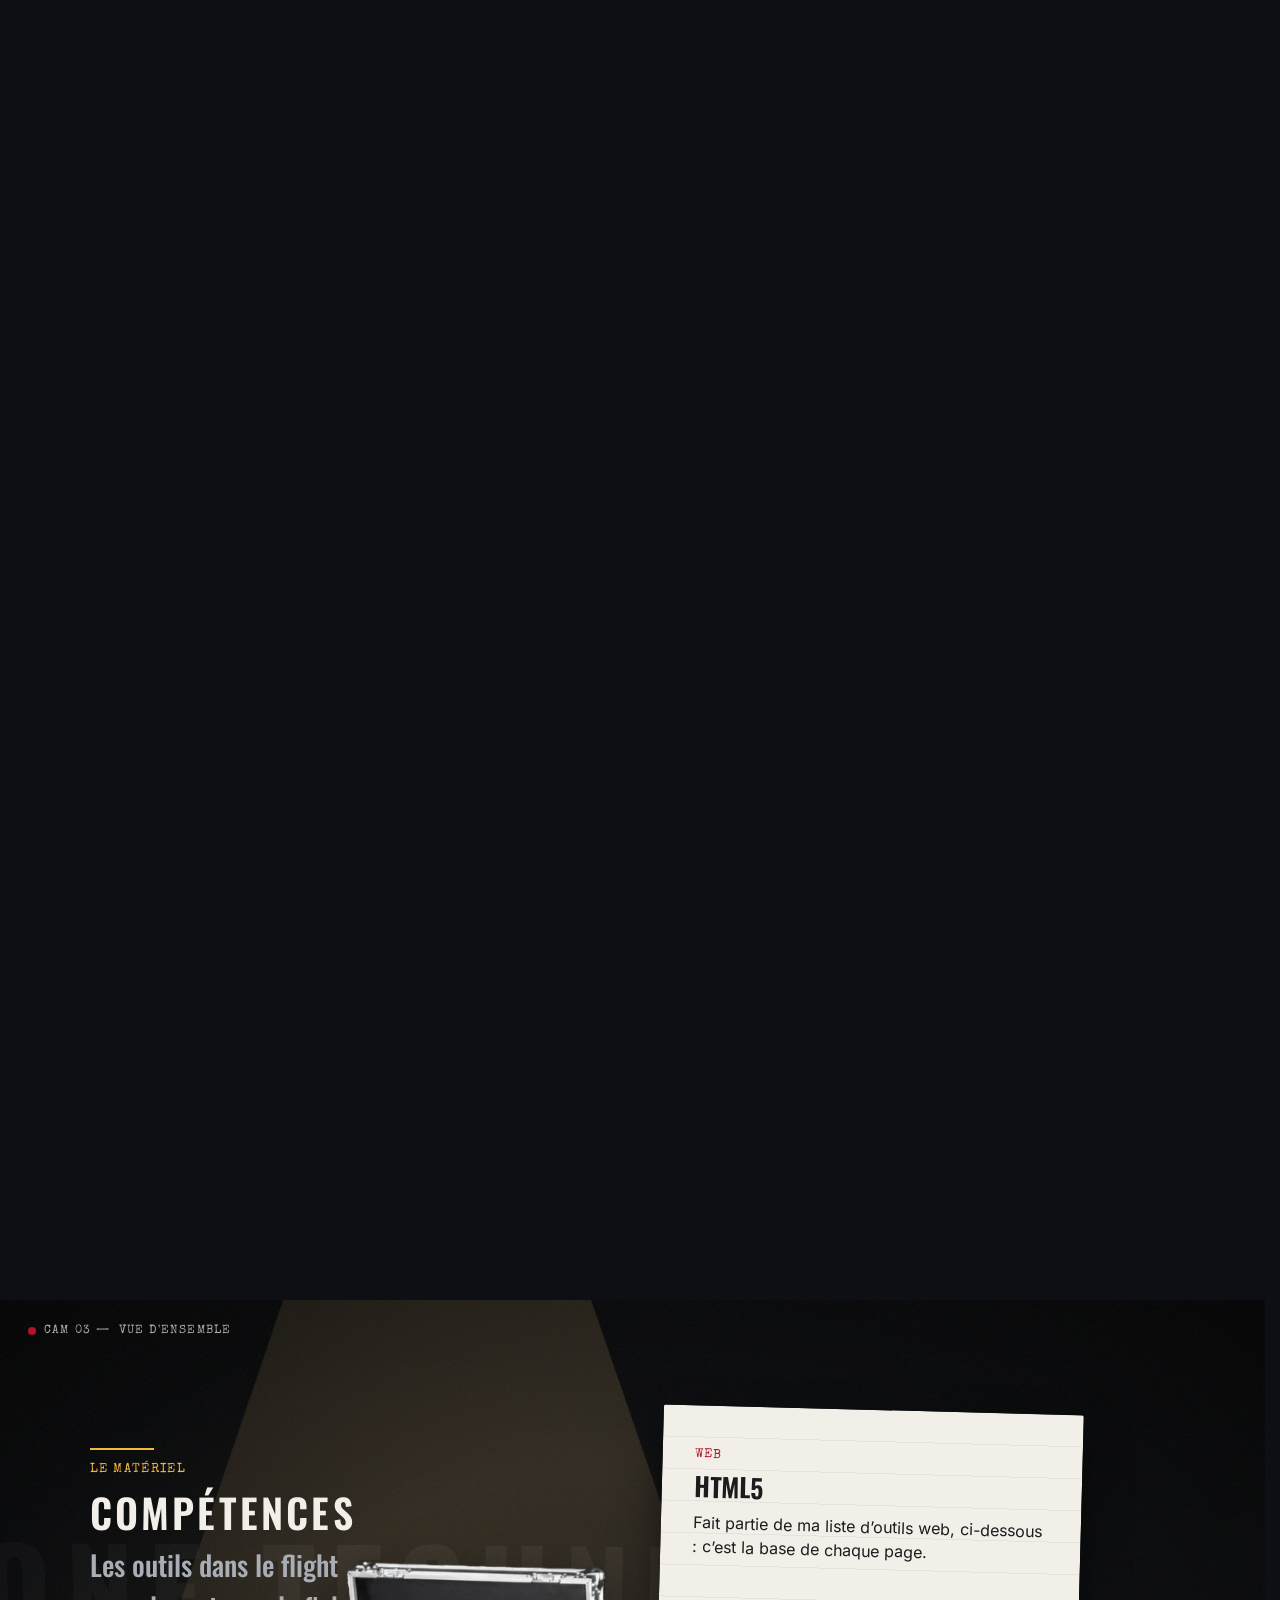
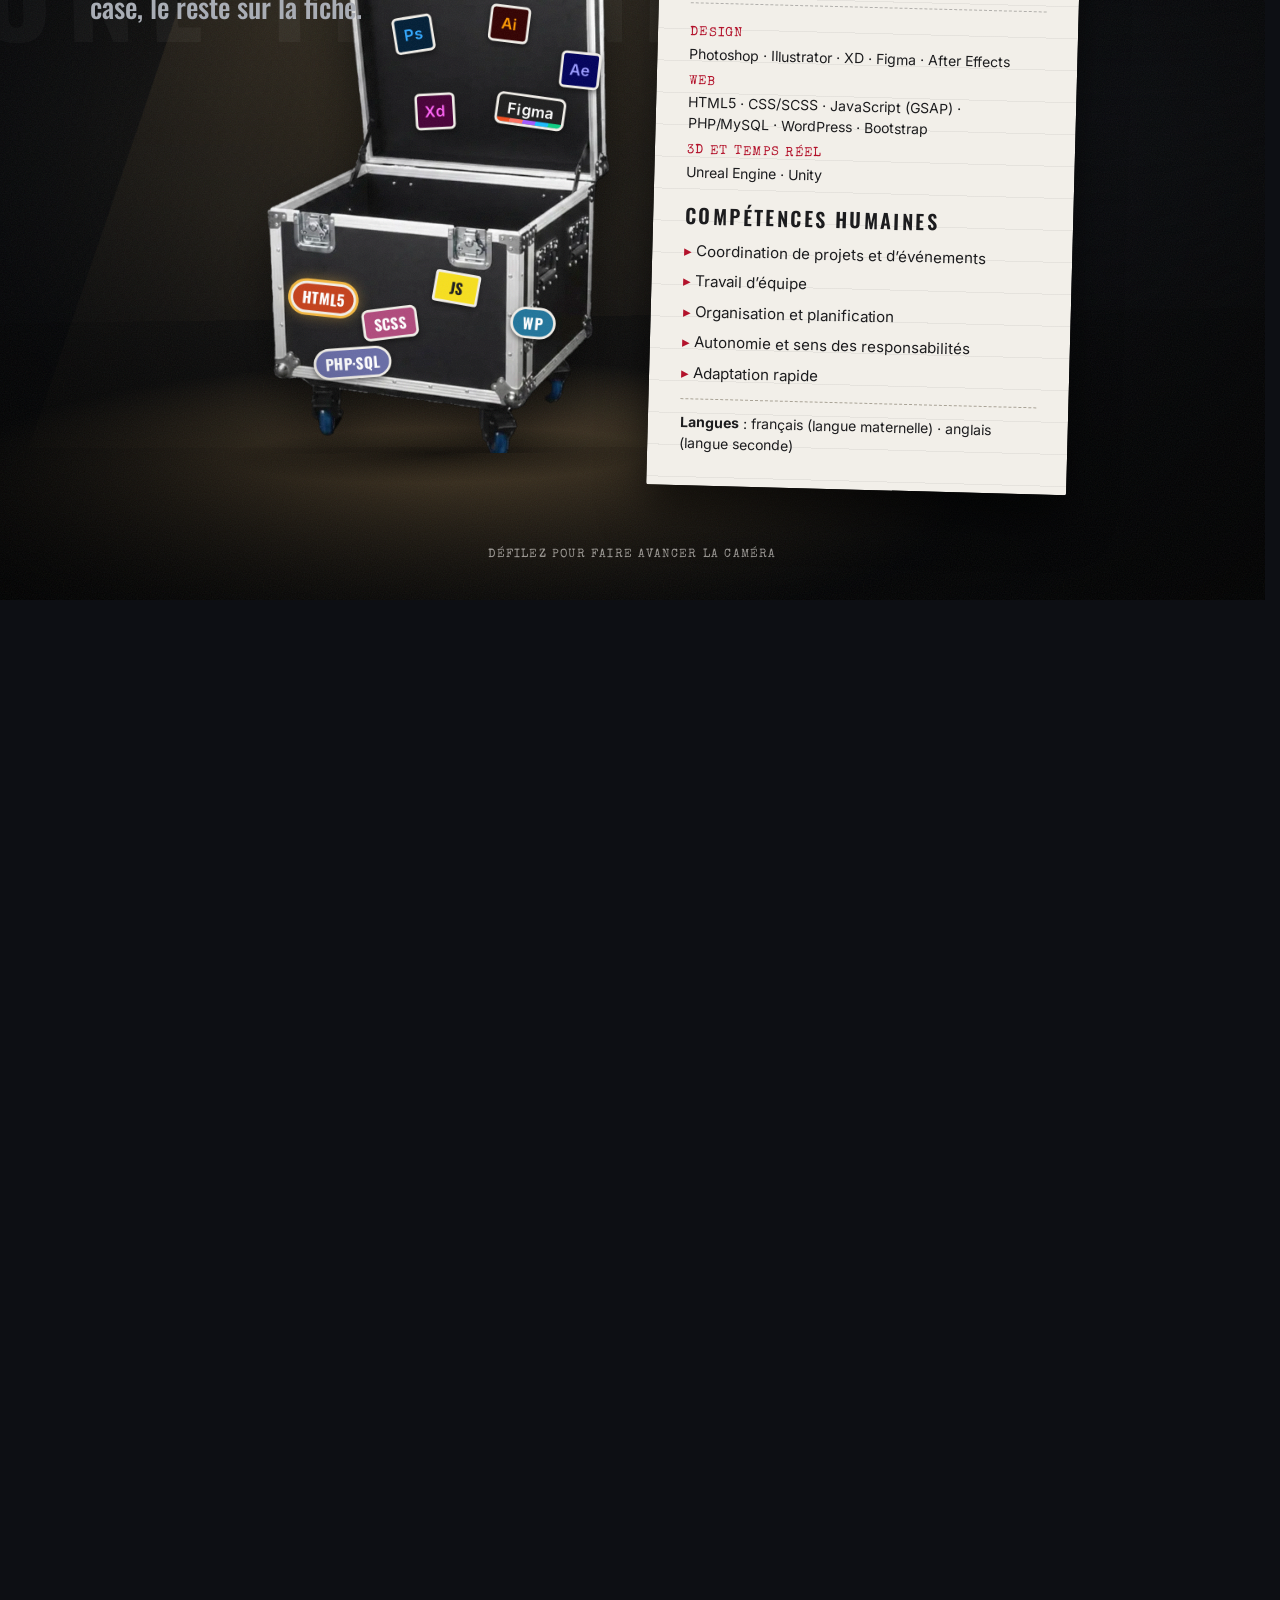
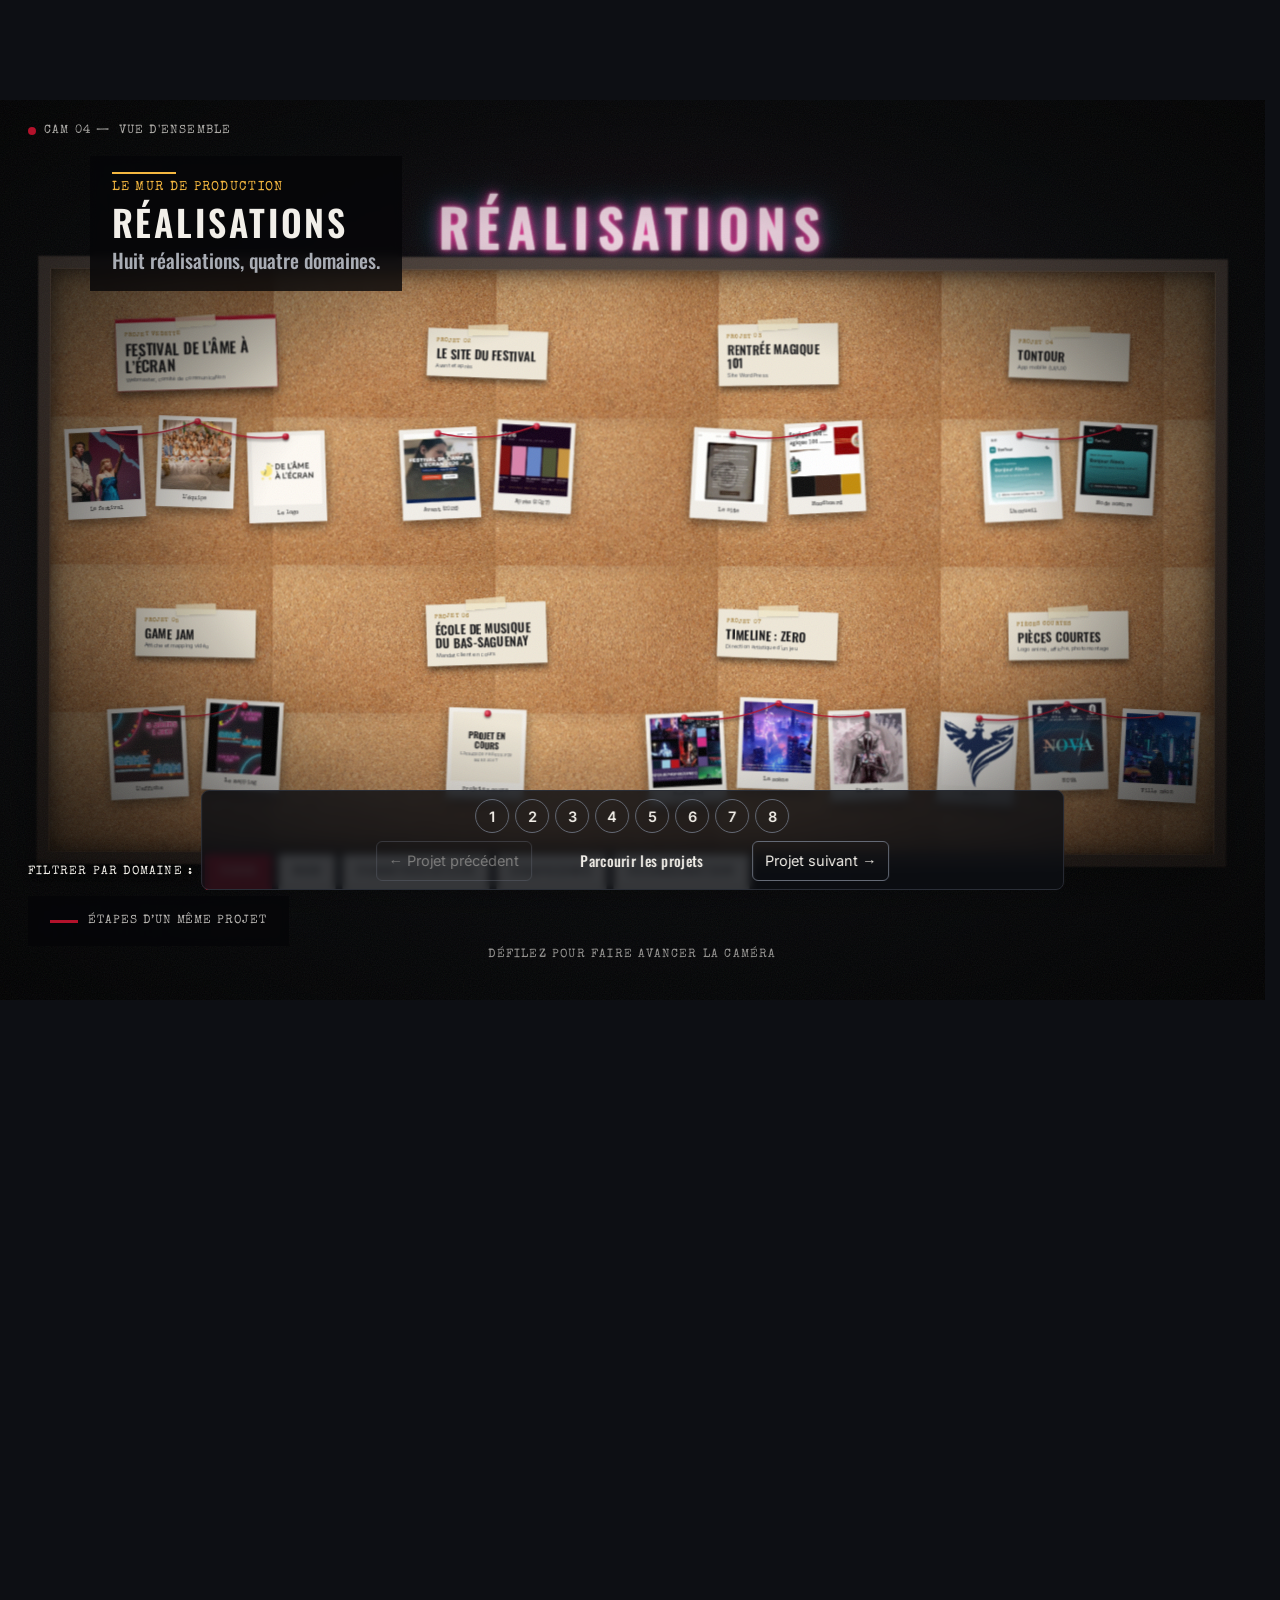
==== commit 5409652e: "Contact : plus aucun élément ne passe derrière l'œil de la caméra Au plan du téléphone, la caméra to" ====
--- a/index.html
+++ b/index.html
@@ -574,9 +574,11 @@
     <!-- LE MONDE 3D -->
     <div class="scene__echelle">
       <div class="camera">
-        <!-- Le ciel de nuit, très loin derrière, et le terrain de la foule -->
+        <!-- Le ciel de nuit, très loin derrière, et le terrain de la foule.
+             Le terrain s'arrête à z = 100 : plus près, son coin passait derrière
+             l'œil de la caméra au plan du téléphone (voir _scene-finale.scss). -->
         <div class="decor decor--ciel" style="--y: -600px; --z: -1500px;" aria-hidden="true"></div>
-        <div class="decor terrain sol" style="--y: 400px; --z: -300px;" aria-hidden="true"></div>
+        <div class="decor terrain sol" style="--y: 400px; --z: -650px;" aria-hidden="true"></div>
 
         <!-- La scène : le plateau et sa façade (bande LED) -->
         <div class="decor estrade sol" style="--y: 200px; --z: -150px;" aria-hidden="true"></div>
@@ -629,7 +631,9 @@
 
         <!-- La foule en contre-jour (deux rangées, remplies par assets/js/scenes/scene-finale.js) -->
         <svg class="foule billboard" data-foule="22" style="--y: 400px; --z: 420px;" viewBox="0 0 3200 320" aria-hidden="true"></svg>
-        <svg class="foule foule--devant billboard" data-foule="17" style="--y: 400px; --z: 680px;" viewBox="0 0 3200 320" aria-hidden="true"></svg>
+        <!-- z = 500 (et non 680) : au gros plan sur le téléphone, la rangée du devant
+             frôlait l'œil de la caméra et était agrandie environ 8 fois -->
+        <svg class="foule foule--devant billboard" data-foule="17" style="--y: 400px; --z: 500px;" viewBox="0 0 3200 320" aria-hidden="true"></svg>
       </div>
     </div>
 
--- a/assets/css/style.css
+++ b/assets/css/style.css
@@ -2345,8 +2345,8 @@
 }
 
 .terrain {
-  width: 6000px;
-  height: 2200px;
+  width: 4400px;
+  height: 1500px;
   background: radial-gradient(ellipse 30% 30% at 50% 25%, rgba(139, 47, 224, 0.2), transparent 70%), #050308;
 }
 .terrain::after {
@@ -2418,9 +2418,9 @@
   align-items: center;
   justify-content: center;
   gap: 26px;
-  background: linear-gradient(120deg, #2a0640, #050414 30%, #1a0230 55%, #003a46 80%, #2a0640);
-  background-size: 300% 300%;
+  background: #050414;
   opacity: 0;
+  isolation: isolate;
 }
 .ecran-geant__contenu::before {
   content: "";
@@ -2430,6 +2430,18 @@
   top: -20%;
   height: 20%;
   background: linear-gradient(transparent, rgba(255, 255, 255, 0.06), transparent);
+  will-change: transform;
+}
+.ecran-geant__contenu::after {
+  content: "";
+  position: absolute;
+  top: -100%;
+  left: 0;
+  z-index: -1;
+  width: 300%;
+  height: 300%;
+  background: linear-gradient(120deg, #2a0640, #050414 30%, #1a0230 55%, #003a46 80%, #2a0640);
+  will-change: transform;
 }
 .ecran-geant__logo {
   width: 230px;
@@ -2564,8 +2576,12 @@
 /* ============================================================
    LE SPECTACLE COMMENCE (.en-concert)
    ============================================================ */
+.scene--festival.lumiere-allumee .scene__obscurite {
+  animation: fondu-obscurite 1.2s ease-out forwards;
+}
+
 .scene--festival.en-concert .rayon {
-  animation: allumage 1.4s linear both;
+  animation: fondu-allumage 1.2s ease-out both;
 }
 .scene--festival.en-concert .rayon__cone {
   animation: balayage 6s ease-in-out var(--delai) infinite alternate;
@@ -2578,10 +2594,13 @@
   display: none;
 }
 .scene--festival.en-concert .ecran-geant__contenu {
-  animation: allumage 1.6s linear 0.3s both, fond-ecran 12s ease-in-out infinite alternate;
+  animation: fondu-allumage 1.4s ease-out 0.3s both;
 }
 .scene--festival.en-concert .ecran-geant__contenu::before {
   animation: balayage-ecran 4s linear infinite;
+}
+.scene--festival.en-concert .ecran-geant__contenu::after {
+  animation: fond-ecran 12s ease-in-out infinite alternate;
 }
 .scene--festival.en-concert .estrade__facade::before {
   opacity: 1;
@@ -2943,6 +2962,12 @@
   visibility: hidden;
 }
 
+.scene--festival.en-examen .hud__passe,
+.scene--festival.en-examen .hud__generique {
+  opacity: 0;
+  visibility: hidden;
+}
+
 .scene--festival[data-plan="2"] .generique > * {
   animation: apparition-ligne 0.7s ease both;
 }
@@ -3107,17 +3132,30 @@
     rotate: calc(var(--angle) + 14deg);
   }
 }
+@keyframes fondu-allumage {
+  from {
+    opacity: 0;
+  }
+  to {
+    opacity: 1;
+  }
+}
+@keyframes fondu-obscurite {
+  from {
+    opacity: 0.92;
+  }
+  to {
+    opacity: 0;
+  }
+}
 @keyframes fond-ecran {
-  from {
-    background-position: 0% 50%;
-  }
   to {
-    background-position: 100% 50%;
+    translate: -66.667% 0;
   }
 }
 @keyframes balayage-ecran {
   to {
-    top: 120%;
+    translate: 0 700%;
   }
 }
 @keyframes chenillard {
@@ -3170,6 +3208,7 @@
 }
 html.mouvement-reduit .scene--festival.en-concert .rayon__cone,
 html.mouvement-reduit .scene--festival.en-concert .ecran-geant__contenu::before,
+html.mouvement-reduit .scene--festival.en-concert .ecran-geant__contenu::after,
 html.mouvement-reduit .scene--festival.en-concert .estrade__facade::before,
 html.mouvement-reduit .scene--festival.en-concert .fumee,
 html.mouvement-reduit .scene--festival.en-concert .fan,
